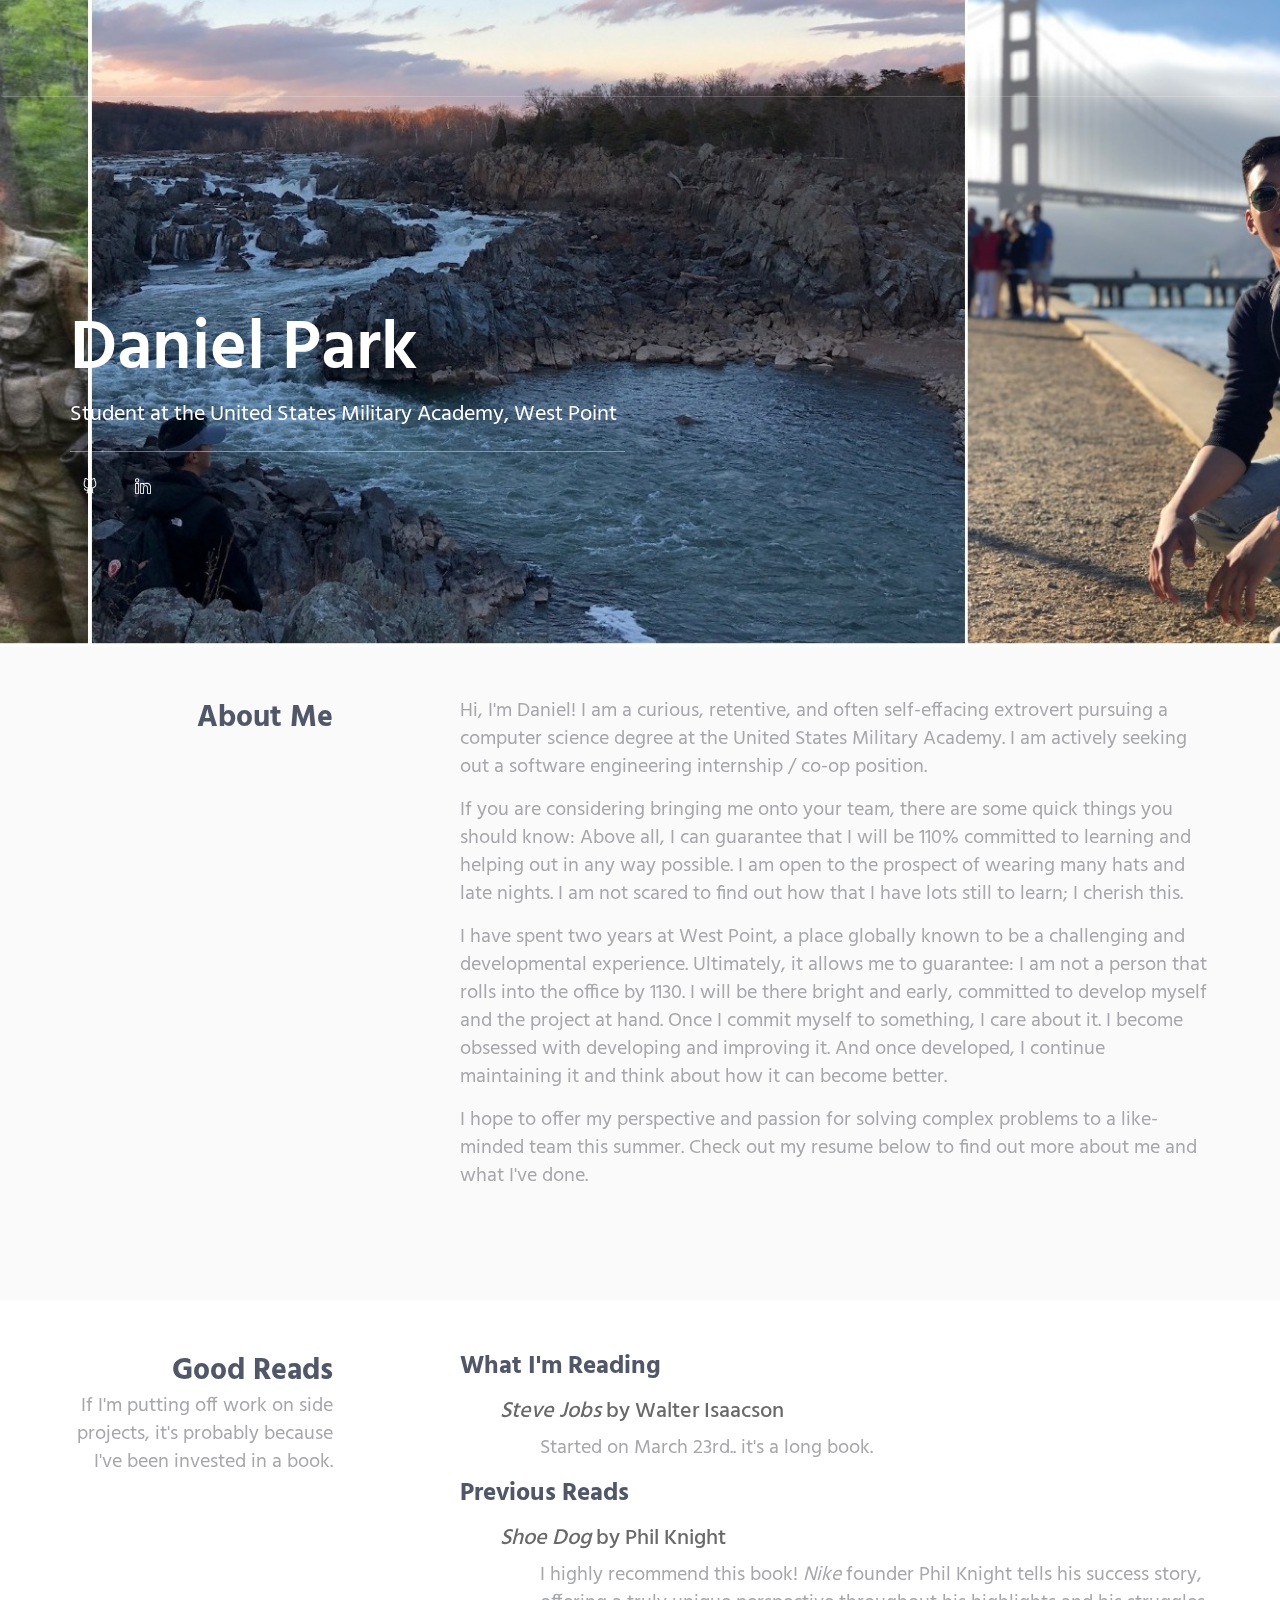
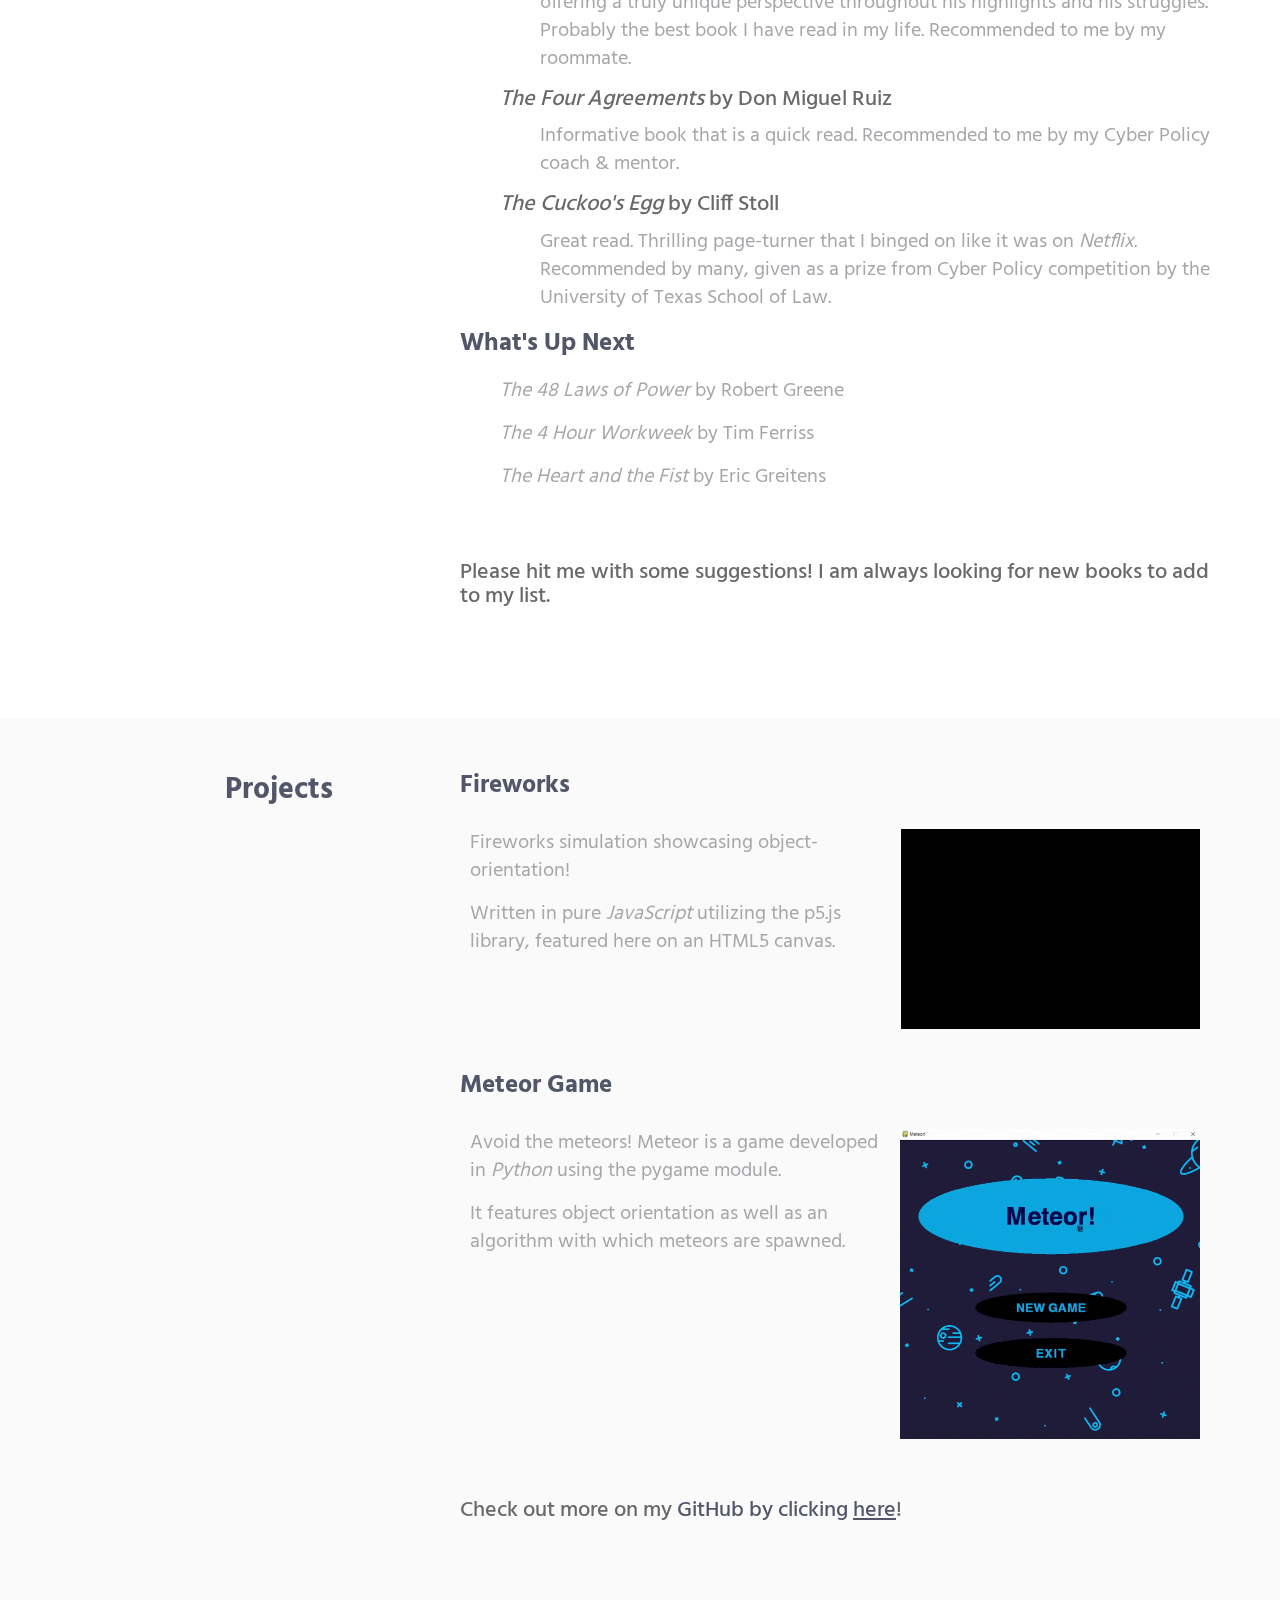
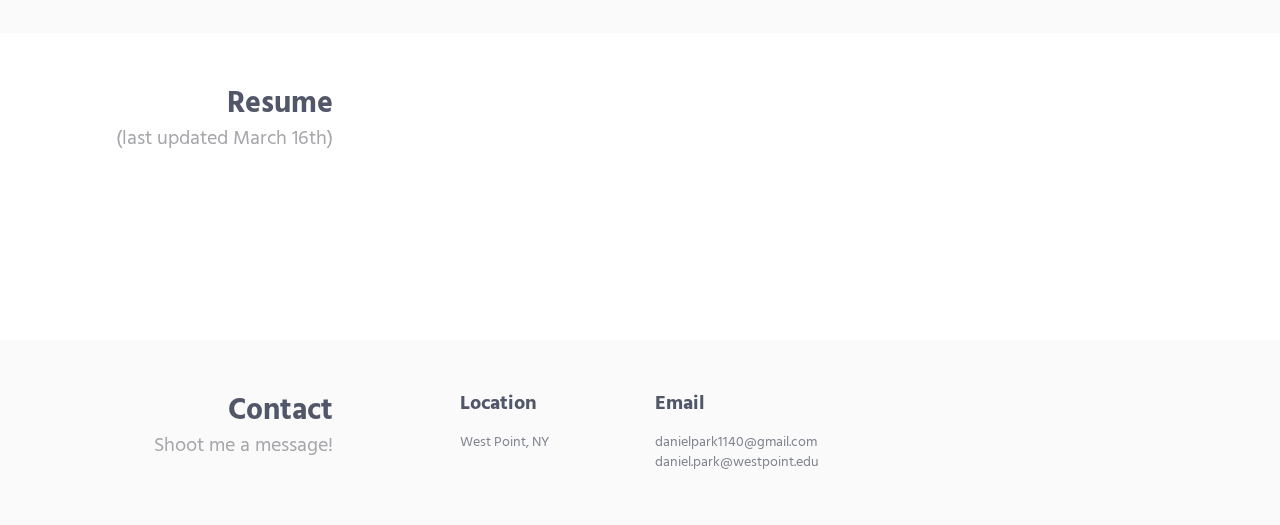
==== index.html @ 15e7bb60 "yet another commit" ====
<!DOCTYPE html>


<html lang="en" class="no-js">
<!-- BEGIN HEAD -->

<head>
  <meta charset="utf-8" />
  <title>Daniel Park: Welcome to my Site!</title>
  <meta http-equiv="X-UA-Compatible" content="IE=edge">
  <meta content="width=device-width, initial-scale=1" name="viewport" />
  <meta content="" name="description" />
  <meta content="" name="author" />

  <!-- GLOBAL MANDATORY STYLES -->
  <!-- <link href="https://fonts.googleapis.com/css?family=Open+Sans" rel="stylesheet"> -->
  <link href="http://fonts.googleapis.com/css?family=Hind:300,400,500,600,700" rel="stylesheet" type="text/css">
  <link href="vendor/simple-line-icons/css/simple-line-icons.css" rel="stylesheet" type="text/css" />
  <link href="vendor/bootstrap/css/bootstrap.min.css" rel="stylesheet" type="text/css" />

  <!-- PAGE LEVEL PLUGIN STYLES -->
  <link href="css/animate.css" rel="stylesheet">

  <!-- THEME STYLES -->
  <link href="css/layout.min.css" rel="stylesheet" type="text/css" />

  <!-- Favicon -->
  <link rel="shortcut icon" href="favicon.ico" />
</head>
<!-- END HEAD -->

<!-- BODY -->

<body id="body" data-spy="scroll" data-target=".header">

  <!--========== HEADER ==========-->
  <header class="header navbar-fixed-top">
    <!-- Navbar -->
    <nav class="navbar" role="navigation">
      <div class="container">
        <!-- Brand and toggle get grouped for better mobile display -->
        <div class="menu-container js_nav-item">
          <button type="button" class="navbar-toggle" data-toggle="collapse" data-target=".nav-collapse">
            <span class="sr-only">Toggle navigation</span>
            <span class="toggle-icon"></span>
          </button>

          <!-- Logo -->

          <!-- End Logo -->
        </div>

        <!-- Collect the nav links, forms, and other content for toggling -->
        <div class="collapse navbar-collapse nav-collapse">
          <div class="menu-container">
            <ul class="nav navbar-nav navbar-nav-right">
              <li class="js_nav-item nav-item"><a class="nav-item-child nav-item-hover" href="#body">Home</a></li>
              <li class="js_nav-item nav-item"><a class="nav-item-child nav-item-hover" href="#about">About</a></li>
              <li class="js_nav-item nav-item"><a class="nav-item-child nav-item-hover" href="#reading">Good Reads</a></li>
              <li class="js_nav-item nav-item"><a class="nav-item-child nav-item-hover" href="#projects">Projects</a></li>
              <li class="js_nav-item nav-item"><a class="nav-item-child nav-item-hover" href="#experience">Resume</a></li>
              <li class="js_nav-item nav-item"><a class="nav-item-child nav-item-hover" href="#contact">Contact</a></li>
            </ul>
          </div>
        </div>
        <!-- End Navbar Collapse -->
      </div>
    </nav>
    <!-- Navbar -->
  </header>
  <!--========== END HEADER ==========-->
  <!-- update -->
  <!--========== SLIDER ==========-->
  <div class="promo-block parallax-window" data-parallax="scroll" data-image-src="./img/slider.jpg">
    <div class="container">
      <div class="row">
        <div class="col-sm-6">
          <div class="promo-block-divider">
            <h1 class="promo-block-title">Daniel Park</h1>
            <p class="promo-block-text">Student at the United States Military Academy, West Point <br></p>
          </div>
          <ul class="list-inline">
            <li><a href="https://github.com/panieldark/" target="_blank" class="social-icons"><i class="icon-social-github"></i></a></li>
            <li><a href="https://www.linkedin.com/in/park-daniel-c/" target="_blank" class="social-icons"><i class="icon-social-linkedin"></i></a></li>
          </ul>
        </div>
      </div>
      <!--// end row -->
    </div>
  </div><!-- End SLIDER -->

  <!--========== SLIDER ==========-->

  <!--========== PAGE LAYOUT ==========-->
  <!-- About -->
  <div id="about">
    <div class="bg-color-sky-light" data-auto-height="true">
      <div class="container content-lg">
        <div class="row">
          <div class="col-sm-3 sm-margin-b-30">
            <div class="text-right sm-text-left">
              <h2 class="margin-b-0">About Me</h2>
              <p></p>

            </div>
          </div>
          <div class="col-sm-8 col-sm-offset-1">
            <div class="margin-b-60">

              <p> Hi, I'm Daniel! I am a curious, retentive, and often self-effacing extrovert pursuing a computer science degree at the United States Military Academy. I am actively seeking out a software engineering internship / co-op position.</p>

              <p>If you are considering bringing me onto your team, there are some quick things you should know:

                Above all, I can guarantee that I will be 110% committed to learning and helping out in any way possible. I am open to the prospect of wearing many hats and late nights. I am not scared to find out how that I have lots still to
                learn;
                I cherish this. </p>
              <p>I have spent two years at West Point, a place globally known to be a challenging and developmental experience.
                Ultimately, it allows me to guarantee: I am not a person that rolls into the office by 1130. I will be there bright and
                early, committed to develop myself and the project at hand.

                Once I commit myself to something, I care about it. I become obsessed with developing and improving it. And once developed, I continue maintaining it and think about how it can become better.</p>

              <p>I hope to offer my perspective and passion for solving complex problems to a like-minded team this summer. Check out my resume below to find out more about me and what I've done.</p>
              <!-- <p>(FOR LATER)CS fundamentals including data structures, algorithms and complexity analysis
                · Proven track record of taking ownership and successfully delivering results
                · Experience with service-oriented architecture and web application/services development from scratch
                · Understanding of performance tradeoffs, load balancing and operational issues
                · Ability to clearly and concisely communicate with technical and non-technical stakeholders across all levels of the organization
                · Demonstrated ability to mentor other software developers to maintain architectural vision and software quality
                · Working in building large-scale, high-performance systems in a complex, multi-tiered, distributed environment
                · Ability to thrive in fast-paced, dynamic environment</p> -->

            </div>
          </div>
          <!--// end row -->
        </div>
      </div>
    </div>
  </div>
  <!-- End About -->


  <!-- Good Reads -->
  <div id="reading">

    <div class="container content-lg" data-auto-height="true">
      <div class="row">
        <div class="col-sm-3 sm-margin-b-30">
          <div class="text-right sm-text-left">
            <h2 class="margin-b-0">Good Reads</h2>
            <p>If I'm putting off work on side projects, it's probably because I've been invested in a book.</p>
          </div>
        </div>


        <div class="col-sm-8 col-sm-offset-1">
          <div class="margin-b-60">
                <div id="container">

                  <div id="container">
                    <h3>What I'm Reading</h3>
                    <ul>
                      <h4> <i>Steve Jobs</i> by Walter Isaacson </h4>
                      <ul>
                        <p>Started on March 23rd.. it's a long book.</p>
                      </ul>
                    </ul>
                  </div>

                  <div id="container">
                    <h3>Previous Reads</h3>
                    <p>
                      <ul>
                        <h4><i>Shoe Dog</i> by Phil Knight</h4>
                        <ul>
                          <p> I highly recommend this book! <i>Nike</i> founder Phil Knight tells his success story, offering a truly unique perspective throughout his highlights and his struggles. Probably the best book I have read in my life.
                            Recommended to me by my roommate.
                        </ul>
                        </p>
                      </ul>
                      <ul>
                        <h4> <i>The Four Agreements</i> by Don Miguel Ruiz </h4>
                        <ul>
                          <p> Informative book that is a quick read. Recommended to me by my Cyber Policy coach & mentor.</p>
                        </ul>
                      </ul>
                      <ul>
                        <h4> <i>The Cuckoo's Egg</i> by Cliff Stoll </h4>
                        <ul>
                          <p> Great read. Thrilling page-turner that I binged on like it was on <i>Netflix</i>. Recommended by many, given as a prize from Cyber Policy competition by the University of Texas School of Law.
                          </p>
                        </ul>
                      </ul>
                    </p>
                  </div>

                  <div id="container" style="margin-bottom: 70px">
                    <h3>What's Up Next</h3>
                    <p>
                      <ul>
                        <p> <i>The 48 Laws of Power</i> by Robert Greene </p>
                      </ul>
                      <ul>
                        <p> <i>The 4 Hour Workweek</i> by Tim Ferriss</p>
                      </ul>
                      <ul>
                        <p> <i>The Heart and the Fist</i> by Eric Greitens</p>
                      </ul>
                    </p>
                  </div>

                  <div id="container">
                    <h4>Please hit me with some suggestions! I am always looking for new books to add to my list.</h4>
                  </div>

                </div>
              </div>
            </div>
        <!--// end row -->
      </div>
    </div>
    <!--// end row -->
  </div>

  </div>
  <!-- End Good Reads -->

  <!-- Projects -->

  <div id="projects">
    <div class="bg-color-sky-light" data-auto-height="true">
      <div class="container content-lg">
        <div class="row">
          <div class="col-sm-3 sm-margin-b-30">
            <div class="text-right sm-text-left">
              <h2 class="margin-b-0">Projects</h2>
              <!-- <p>What I've been working on.</p>
              <p>(DELETE) Where I'm drawing from: https://www.quora.com/What-are-some-good-programming-side-projects-to-work-on-in-your-undergrad-thatll-look-good-on-a-resume</p>
              <p>https://github.com/karan/Projects</p>
              <p>https://codeburst.io/10-awesome-web-developer-portfolios-d266b32e6154</p>
              <p>And potentially: https://gist.github.com/domenic/ec8b0fc8ab45f39403dd</p> -->

            </div>
          </div>
          <div class="col-sm-8 col-sm-offset-1">
            <div class="margin-b-60">

              <div id="container" style="margin-bottom: 30px">
                <table style="width:100%; ">
                  <tr>
                  <tr>
                    <h3>Fireworks</h3>
                  </tr>
                  <td style="padding: 10px; margin: 10px;" valign="baseline">
                    <p>Fireworks simulation showcasing object-orientation! </p>
                    <p> Written in pure <i>JavaScript</i> utilizing the p5.js library, featured here on an HTML5 canvas. </p>
                  </td>
                  <td style="padding: 10px; margin: 10px;"> <a href="https://github.com/panieldark/fireworks" target="_blank">
                      <img data-src="./img/projects/fireworks.gif" alt="fireworks" class="  lazyloaded" src="./img/projects/fireworks.gif" style="width: 300px; height: 200px"></a></td>

                  </tr>

                </table>

              </div>

              <div id="container" style="margin-bottom: 50px">
                <table style="width:100%;">
                  <tr>
                  <tr>
                    <h3>Meteor Game</h3>
                  </tr>
                  <td style="padding: 10px; margin: 10px" valign="baseline">
                    <p>Avoid the meteors! Meteor is a game developed in <i>Python</i> using the pygame module. </p>
                    <p> It features object orientation as well as an algorithm with which meteors are spawned. </p>
                  </td>
                  <td style="padding: 10px; margin: 10px;"> <a href="https://github.com/panieldark/meteor-game" target="_blank">
                      <img data-src="./img/projects/meteor.gif" alt="Meteor Game" class="  lazyloaded" src="./img/projects/meteor.gif" style="width: 300px; height: 310px;"></a></td>

                  </tr>

                </table>

              </div>

              <div id="container">
                <h4>Check out more on my <a href="github.com/panieldark">GitHub by clicking <u> here</u></a>!</h4>
              </div>

            </div>
          </div>
        </div>
      </div>
    </div>
  </div>
  <!-- End Projects -->


  <!-- Resume -->
  <div id="resume">

    <div class="container content-lg">
      <div class="row">
        <div class="col-sm-3 sm-margin-b-30">
          <div class="text-right sm-text-left">
            <h2 class="margin-b-0">Resume</h2>
            <p>(last updated March 16th) </p>
          </div>
        </div>
        <div class="col-sm-8 col-sm-offset-1">
          <div class="row row-space-2 margin-b-4">

            <div class="col-md-4 md-margin-b-4">
              <div class="service bg-color-base wow zoomIn" data-height="height" data-wow-duration=".3" data-wow-delay=".1s">
                <div class="service-element">
                  <i class="service-icon color-white icon-screen-tablet"></i>
                </div>
                <div class="service-info">
                  <h3 class="color-white">Download</h3>
                  <p class="color-white margin-b-5">Click Me!</p>
                </div>
                <a href="./daniel-park-resume.pdf" target="_blank" class="content-wrapper-link"></a>
              </div>
            </div>
            <div class="col-md-4">

            </div>
          </div>
          <!--// end row -->
        </div>
      </div>
      <!--// end row -->
    </div>

  </div>
  <!-- End Resume -->


  </div>
  <div class="masonry-grid-item col-xs-12 col-sm-6 col-md-4 md-margin-b-4">

  </div>
  </div>
  <!-- End Masonry Grid -->
  </div>
  </div>
  <!--// end row -->
  </div>
  </div>
  <!-- End Work -->

  <!-- Contact -->
  <div id="contact">
    <div class="bg-color-sky-light">
      <div class="container content-lg">
        <div class="row">
          <div class="col-sm-3 sm-margin-b-30">
            <div class="text-right sm-text-left">
              <h2 class="margin-b-0">Contact</h2>
              <p>Shoot me a message!</p>
            </div>
          </div>
          <div class="col-sm-8 col-sm-offset-1">
            <div class="row">
              <div class="col-md-3 col-xs-6 md-margin-b-30">
                <h5>Location</h5>
                <a href="https://bit.ly/2Cp3yWv">West Point, NY</a>
              </div>
              <div class="col-md-3 col-xs-6">
                <h5>Email</h5>
                <a href="mailto:danielpark1140@gmail.com">danielpark1140@gmail.com</a>
                <a href="mailto:daniel.park@westpoint.edu">daniel.park@westpoint.edu</a>
              </div>

            </div>
          </div>
        </div>
        <!--// end row -->

      </div>
    </div>
  </div>


  <!-- Back To Top -->
  <a href="javascript:void(0);" class="js-back-to-top back-to-top">Top</a>

  <!-- JAVASCRIPTS(Load javascripts at bottom, this will reduce page load time) -->
  <!-- CORE PLUGINS -->
  <script src="vendor/jquery.min.js" type="text/javascript"></script>
  <script src="vendor/jquery-migrate.min.js" type="text/javascript"></script>
  <script src="vendor/bootstrap/js/bootstrap.min.js" type="text/javascript"></script>

  <!-- PAGE LEVEL PLUGINS -->
  <script src="vendor/jquery.easing.js" type="text/javascript"></script>
  <script src="vendor/jquery.back-to-top.js" type="text/javascript"></script>
  <script src="vendor/jquery.smooth-scroll.js" type="text/javascript"></script>
  <script src="vendor/jquery.wow.min.js" type="text/javascript"></script>
  <script src="vendor/jquery.parallax.min.js" type="text/javascript"></script>
  <script src="vendor/jquery.appear.js" type="text/javascript"></script>
  <script src="vendor/masonry/jquery.masonry.pkgd.min.js" type="text/javascript"></script>
  <script src="vendor/masonry/imagesloaded.pkgd.min.js" type="text/javascript"></script>

  <!-- PAGE LEVEL SCRIPTS -->
  <script src="js/layout.min.js" type="text/javascript"></script>
  <script src="js/components/progress-bar.min.js" type="text/javascript"></script>
  <script src="js/components/masonry.min.js" type="text/javascript"></script>
  <script src="js/components/wow.min.js" type="text/javascript"></script>

</body>
<!-- END BODY -->

</html>
---- vendor/simple-line-icons/css/simple-line-icons.css ----
@font-face {
  font-family: 'simple-line-icons';
  src: url('../fonts/Simple-Line-Icons.eot?v=2.3.2');
  src: url('../fonts/Simple-Line-Icons.eot?v=2.3.2#iefix') format('embedded-opentype'), url('../fonts/Simple-Line-Icons.woff2?v=2.3.2') format('woff2'), url('../fonts/Simple-Line-Icons.ttf?v=2.3.2') format('truetype'), url('../fonts/Simple-Line-Icons.woff?v=2.3.2') format('woff'), url('../fonts/Simple-Line-Icons.svg?v=2.3.2#simple-line-icons') format('svg');
  font-weight: normal;
  font-style: normal;
}
/*
 Use the following CSS code if you want to have a class per icon.
 Instead of a list of all class selectors, you can use the generic [class*="icon-"] selector, but it's slower:
*/
.icon-user,
.icon-people,
.icon-user-female,
.icon-user-follow,
.icon-user-following,
.icon-user-unfollow,
.icon-login,
.icon-logout,
.icon-emotsmile,
.icon-phone,
.icon-call-end,
.icon-call-in,
.icon-call-out,
.icon-map,
.icon-location-pin,
.icon-direction,
.icon-directions,
.icon-compass,
.icon-layers,
.icon-menu,
.icon-list,
.icon-options-vertical,
.icon-options,
.icon-arrow-down,
.icon-arrow-left,
.icon-arrow-right,
.icon-arrow-up,
.icon-arrow-up-circle,
.icon-arrow-left-circle,
.icon-arrow-right-circle,
.icon-arrow-down-circle,
.icon-check,
.icon-clock,
.icon-plus,
.icon-minus,
.icon-close,
.icon-exclamation,
.icon-organization,
.icon-trophy,
.icon-screen-smartphone,
.icon-screen-desktop,
.icon-plane,
.icon-notebook,
.icon-mustache,
.icon-mouse,
.icon-magnet,
.icon-energy,
.icon-disc,
.icon-cursor,
.icon-cursor-move,
.icon-crop,
.icon-chemistry,
.icon-speedometer,
.icon-shield,
.icon-screen-tablet,
.icon-magic-wand,
.icon-hourglass,
.icon-graduation,
.icon-ghost,
.icon-game-controller,
.icon-fire,
.icon-eyeglass,
.icon-envelope-open,
.icon-envelope-letter,
.icon-bell,
.icon-badge,
.icon-anchor,
.icon-wallet,
.icon-vector,
.icon-speech,
.icon-puzzle,
.icon-printer,
.icon-present,
.icon-playlist,
.icon-pin,
.icon-picture,
.icon-handbag,
.icon-globe-alt,
.icon-globe,
.icon-folder-alt,
.icon-folder,
.icon-film,
.icon-feed,
.icon-drop,
.icon-drawer,
.icon-docs,
.icon-doc,
.icon-diamond,
.icon-cup,
.icon-calculator,
.icon-bubbles,
.icon-briefcase,
.icon-book-open,
.icon-basket-loaded,
.icon-basket,
.icon-bag,
.icon-action-undo,
.icon-action-redo,
.icon-wrench,
.icon-umbrella,
.icon-trash,
.icon-tag,
.icon-support,
.icon-frame,
.icon-size-fullscreen,
.icon-size-actual,
.icon-shuffle,
.icon-share-alt,
.icon-share,
.icon-rocket,
.icon-question,
.icon-pie-chart,
.icon-pencil,
.icon-note,
.icon-loop,
.icon-home,
.icon-grid,
.icon-graph,
.icon-microphone,
.icon-music-tone-alt,
.icon-music-tone,
.icon-earphones-alt,
.icon-earphones,
.icon-equalizer,
.icon-like,
.icon-dislike,
.icon-control-start,
.icon-control-rewind,
.icon-control-play,
.icon-control-pause,
.icon-control-forward,
.icon-control-end,
.icon-volume-1,
.icon-volume-2,
.icon-volume-off,
.icon-calendar,
.icon-bulb,
.icon-chart,
.icon-ban,
.icon-bubble,
.icon-camrecorder,
.icon-camera,
.icon-cloud-download,
.icon-cloud-upload,
.icon-envelope,
.icon-eye,
.icon-flag,
.icon-heart,
.icon-info,
.icon-key,
.icon-link,
.icon-lock,
.icon-lock-open,
.icon-magnifier,
.icon-magnifier-add,
.icon-magnifier-remove,
.icon-paper-clip,
.icon-paper-plane,
.icon-power,
.icon-refresh,
.icon-reload,
.icon-settings,
.icon-star,
.icon-symbol-female,
.icon-symbol-male,
.icon-target,
.icon-credit-card,
.icon-paypal,
.icon-social-tumblr,
.icon-social-twitter,
.icon-social-facebook,
.icon-social-instagram,
.icon-social-linkedin,
.icon-social-pinterest,
.icon-social-github,
.icon-social-google,
.icon-social-reddit,
.icon-social-skype,
.icon-social-dribbble,
.icon-social-behance,
.icon-social-foursqare,
.icon-social-soundcloud,
.icon-social-spotify,
.icon-social-stumbleupon,
.icon-social-youtube,
.icon-social-dropbox {
  font-family: 'simple-line-icons';
  speak: none;
  font-style: normal;
  font-weight: normal;
  font-variant: normal;
  text-transform: none;
  line-height: 1;
  /* Better Font Rendering =========== */
  -webkit-font-smoothing: antialiased;
  -moz-osx-font-smoothing: grayscale;
}
.icon-user:before {
  content: "\e005";
}
.icon-people:before {
  content: "\e001";
}
.icon-user-female:before {
  content: "\e000";
}
.icon-user-follow:before {
  content: "\e002";
}
.icon-user-following:before {
  content: "\e003";
}
.icon-user-unfollow:before {
  content: "\e004";
}
.icon-login:before {
  content: "\e066";
}
.icon-logout:before {
  content: "\e065";
}
.icon-emotsmile:before {
  content: "\e021";
}
.icon-phone:before {
  content: "\e600";
}
.icon-call-end:before {
  content: "\e048";
}
.icon-call-in:before {
  content: "\e047";
}
.icon-call-out:before {
  content: "\e046";
}
.icon-map:before {
  content: "\e033";
}
.icon-location-pin:before {
  content: "\e096";
}
.icon-direction:before {
  content: "\e042";
}
.icon-directions:before {
  content: "\e041";
}
.icon-compass:before {
  content: "\e045";
}
.icon-layers:before {
  content: "\e034";
}
.icon-menu:before {
  content: "\e601";
}
.icon-list:before {
  content: "\e067";
}
.icon-options-vertical:before {
  content: "\e602";
}
.icon-options:before {
  content: "\e603";
}
.icon-arrow-down:before {
  content: "\e604";
}
.icon-arrow-left:before {
  content: "\e605";
}
.icon-arrow-right:before {
  content: "\e606";
}
.icon-arrow-up:before {
  content: "\e607";
}
.icon-arrow-up-circle:before {
  content: "\e078";
}
.icon-arrow-left-circle:before {
  content: "\e07a";
}
.icon-arrow-right-circle:before {
  content: "\e079";
}
.icon-arrow-down-circle:before {
  content: "\e07b";
}
.icon-check:before {
  content: "\e080";
}
.icon-clock:before {
  content: "\e081";
}
.icon-plus:before {
  content: "\e095";
}
.icon-minus:before {
  content: "\e615";
}
.icon-close:before {
  content: "\e082";
}
.icon-exclamation:before {
  content: "\e617";
}
.icon-organization:before {
  content: "\e616";
}
.icon-trophy:before {
  content: "\e006";
}
.icon-screen-smartphone:before {
  content: "\e010";
}
.icon-screen-desktop:before {
  content: "\e011";
}
.icon-plane:before {
  content: "\e012";
}
.icon-notebook:before {
  content: "\e013";
}
.icon-mustache:before {
  content: "\e014";
}
.icon-mouse:before {
  content: "\e015";
}
.icon-magnet:before {
  content: "\e016";
}
.icon-energy:before {
  content: "\e020";
}
.icon-disc:before {
  content: "\e022";
}
.icon-cursor:before {
  content: "\e06e";
}
.icon-cursor-move:before {
  content: "\e023";
}
.icon-crop:before {
  content: "\e024";
}
.icon-chemistry:before {
  content: "\e026";
}
.icon-speedometer:before {
  content: "\e007";
}
.icon-shield:before {
  content: "\e00e";
}
.icon-screen-tablet:before {
  content: "\e00f";
}
.icon-magic-wand:before {
  content: "\e017";
}
.icon-hourglass:before {
  content: "\e018";
}
.icon-graduation:before {
  content: "\e019";
}
.icon-ghost:before {
  content: "\e01a";
}
.icon-game-controller:before {
  content: "\e01b";
}
.icon-fire:before {
  content: "\e01c";
}
.icon-eyeglass:before {
  content: "\e01d";
}
.icon-envelope-open:before {
  content: "\e01e";
}
.icon-envelope-letter:before {
  content: "\e01f";
}
.icon-bell:before {
  content: "\e027";
}
.icon-badge:before {
  content: "\e028";
}
.icon-anchor:before {
  content: "\e029";
}
.icon-wallet:before {
  content: "\e02a";
}
.icon-vector:before {
  content: "\e02b";
}
.icon-speech:before {
  content: "\e02c";
}
.icon-puzzle:before {
  content: "\e02d";
}
.icon-printer:before {
  content: "\e02e";
}
.icon-present:before {
  content: "\e02f";
}
.icon-playlist:before {
  content: "\e030";
}
.icon-pin:before {
  content: "\e031";
}
.icon-picture:before {
  content: "\e032";
}
.icon-handbag:before {
  content: "\e035";
}
.icon-globe-alt:before {
  content: "\e036";
}
.icon-globe:before {
  content: "\e037";
}
.icon-folder-alt:before {
  content: "\e039";
}
.icon-folder:before {
  content: "\e089";
}
.icon-film:before {
  content: "\e03a";
}
.icon-feed:before {
  content: "\e03b";
}
.icon-drop:before {
  content: "\e03e";
}
.icon-drawer:before {
  content: "\e03f";
}
.icon-docs:before {
  content: "\e040";
}
.icon-doc:before {
  content: "\e085";
}
.icon-diamond:before {
  content: "\e043";
}
.icon-cup:before {
  content: "\e044";
}
.icon-calculator:before {
  content: "\e049";
}
.icon-bubbles:before {
  content: "\e04a";
}
.icon-briefcase:before {
  content: "\e04b";
}
.icon-book-open:before {
  content: "\e04c";
}
.icon-basket-loaded:before {
  content: "\e04d";
}
.icon-basket:before {
  content: "\e04e";
}
.icon-bag:before {
  content: "\e04f";
}
.icon-action-undo:before {
  content: "\e050";
}
.icon-action-redo:before {
  content: "\e051";
}
.icon-wrench:before {
  content: "\e052";
}
.icon-umbrella:before {
  content: "\e053";
}
.icon-trash:before {
  content: "\e054";
}
.icon-tag:before {
  content: "\e055";
}
.icon-support:before {
  content: "\e056";
}
.icon-frame:before {
  content: "\e038";
}
.icon-size-fullscreen:before {
  content: "\e057";
}
.icon-size-actual:before {
  content: "\e058";
}
.icon-shuffle:before {
  content: "\e059";
}
.icon-share-alt:before {
  content: "\e05a";
}
.icon-share:before {
  content: "\e05b";
}
.icon-rocket:before {
  content: "\e05c";
}
.icon-question:before {
  content: "\e05d";
}
.icon-pie-chart:before {
  content: "\e05e";
}
.icon-pencil:before {
  content: "\e05f";
}
.icon-note:before {
  content: "\e060";
}
.icon-loop:before {
  content: "\e064";
}
.icon-home:before {
  content: "\e069";
}
.icon-grid:before {
  content: "\e06a";
}
.icon-graph:before {
  content: "\e06b";
}
.icon-microphone:before {
  content: "\e063";
}
.icon-music-tone-alt:before {
  content: "\e061";
}
.icon-music-tone:before {
  content: "\e062";
}
.icon-earphones-alt:before {
  content: "\e03c";
}
.icon-earphones:before {
  content: "\e03d";
}
.icon-equalizer:before {
  content: "\e06c";
}
.icon-like:before {
  content: "\e068";
}
.icon-dislike:before {
  content: "\e06d";
}
.icon-control-start:before {
  content: "\e06f";
}
.icon-control-rewind:before {
  content: "\e070";
}
.icon-control-play:before {
  content: "\e071";
}
.icon-control-pause:before {
  content: "\e072";
}
.icon-control-forward:before {
  content: "\e073";
}
.icon-control-end:before {
  content: "\e074";
}
.icon-volume-1:before {
  content: "\e09f";
}
.icon-volume-2:before {
  content: "\e0a0";
}
.icon-volume-off:before {
  content: "\e0a1";
}
.icon-calendar:before {
  content: "\e075";
}
.icon-bulb:before {
  content: "\e076";
}
.icon-chart:before {
  content: "\e077";
}
.icon-ban:before {
  content: "\e07c";
}
.icon-bubble:before {
  content: "\e07d";
}
.icon-camrecorder:before {
  content: "\e07e";
}
.icon-camera:before {
  content: "\e07f";
}
.icon-cloud-download:before {
  content: "\e083";
}
.icon-cloud-upload:before {
  content: "\e084";
}
.icon-envelope:before {
  content: "\e086";
}
.icon-eye:before {
  content: "\e087";
}
.icon-flag:before {
  content: "\e088";
}
.icon-heart:before {
  content: "\e08a";
}
.icon-info:before {
  content: "\e08b";
}
.icon-key:before {
  content: "\e08c";
}
.icon-link:before {
  content: "\e08d";
}
.icon-lock:before {
  content: "\e08e";
}
.icon-lock-open:before {
  content: "\e08f";
}
.icon-magnifier:before {
  content: "\e090";
}
.icon-magnifier-add:before {
  content: "\e091";
}
.icon-magnifier-remove:before {
  content: "\e092";
}
.icon-paper-clip:before {
  content: "\e093";
}
.icon-paper-plane:before {
  content: "\e094";
}
.icon-power:before {
  content: "\e097";
}
.icon-refresh:before {
  content: "\e098";
}
.icon-reload:before {
  content: "\e099";
}
.icon-settings:before {
  content: "\e09a";
}
.icon-star:before {
  content: "\e09b";
}
.icon-symbol-female:before {
  content: "\e09c";
}
.icon-symbol-male:before {
  content: "\e09d";
}
.icon-target:before {
  content: "\e09e";
}
.icon-credit-card:before {
  content: "\e025";
}
.icon-paypal:before {
  content: "\e608";
}
.icon-social-tumblr:before {
  content: "\e00a";
}
.icon-social-twitter:before {
  content: "\e009";
}
.icon-social-facebook:before {
  content: "\e00b";
}
.icon-social-instagram:before {
  content: "\e609";
}
.icon-social-linkedin:before {
  content: "\e60a";
}
.icon-social-pinterest:before {
  content: "\e60b";
}
.icon-social-github:before {
  content: "\e60c";
}
.icon-social-google:before {
  content: "\e60d";
}
.icon-social-reddit:before {
  content: "\e60e";
}
.icon-social-skype:before {
  content: "\e60f";
}
.icon-social-dribbble:before {
  content: "\e00d";
}
.icon-social-behance:before {
  content: "\e610";
}
.icon-social-foursqare:before {
  content: "\e611";
}
.icon-social-soundcloud:before {
  content: "\e612";
}
.icon-social-spotify:before {
  content: "\e613";
}
.icon-social-stumbleupon:before {
  content: "\e614";
}
.icon-social-youtube:before {
  content: "\e008";
}
.icon-social-dropbox:before {
  content: "\e00c";
}
---- css/layout.min.css ----
h6 {
  font-size: 17px;
  color:
}
h4 {
  color: #696969;
}
.link, body {
  position: relative;
  font-family: Hind, sans-serif
}

.btn-theme, p {
  line-height: 1.4
}

.btn-theme.active.focus, .btn-theme.active:focus, .btn-theme.focus, .btn-theme:active.focus, .btn-theme:active:focus, .btn-theme:focus, :active, :focus, a, a:active, a:focus, a:hover {
  outline: 0
}

.btn-theme:hover, .progress-box .progress-bar {
  transition-property: all;
  transition-timing-function: cubic-bezier(.7, 1, .7, 1)
}

.header .nav-item-child, .link, a, body, em, h1, h2, h3, h4, h5, h6, li, li a, p, span {
  font-family: Hind, sans-serif
}

.header .nav-item-hover:after, .link:after, .work .work-overlay:before {
  content: " "
}

.back-to-top, .header .nav-item-child, .link {
  text-transform: uppercase
}

.back-to-top:focus, .back-to-top:hover, .btn-theme.focus, .btn-theme:focus, .btn-theme:hover, .content-wrapper-link, .header .logo-wrap:focus, .header .logo-wrap:hover, a:active, a:focus, a:hover, h1>a:focus, h2>a:focus, h3>a:focus, h4>a:focus, h5>a:focus, h6>a:focus {
  text-decoration: none
}

.container-full-width:after, .container-sm:after {
  clear: both
}

html {
  overflow-x: hidden
}

body, html, html a {
  -webkit-font-smoothing: antialiased
}

p {
  font-size: 20px;
  font-weight: 400;
  color: #a6a7aa;
  margin-bottom: 15px
}

em, li, li a {
  font-size: 20px;
  font-weight: 500;
  color: #515769
}

a {
  color: #81848f
}

a:active, a:focus, a:hover {
  color: #999caa
}

.link {
  font-size: 13px;
  font-weight: 600
}

.back-to-top, .form-control, span {
  font-weight: 400
}

.link:after {
  position: absolute;
  top: 8px;
  right: -15px;
  width: 9px;
  height: 2px;
  background: #17bed2
}

span {
  font-size: 14px;
  color: #bfc1c7
}

h1, h2, h3, h5 {
  font-weight: 700;
  color: #515769;
  line-height: 1.4;
  margin: 0 0 15px
}

h1>a, h2>a, h3>a, h4>a, h5>a, h6>a {
  color: #515769
}

h1>a:hover, h2>a:hover, h3>a:hover, h4>a:hover, h5>a:hover, h6>a:hover {
  color: #999caa;
  text-decoration: none
}

h1 {
  font-size: 40px
}

h2 {
  font-size: 30px
}

h3 {
  font-size: 25px
}
h4 {
  font-size: 22px
}
h5 {
  font-size: 20px
}

::selection {
  color: #fff;
  background: #17bed2;
  text-shadow: none
}

::-webkit-selection {
  color: #fff;
  background: #17bed2;
  text-shadow: none
}

::-moz-selection {
  color: #fff;
  background: #17bed2;
  text-shadow: none
}

.section-seperator {
  border-bottom: 1px solid #edf0f2
}

.content-wrapper-link {
  position: absolute;
  top: 0;
  left: 0;
  right: 0;
  bottom: 0;
  display: block;
  z-index: 3
}

.btn-icon, .btn-theme, .work {
  position: relative
}

.btn-theme, .social-icons {
  display: inline-block;
  vertical-align: middle;
  text-align: center
}

.btn-theme {
  background-image: none;
  border-style: solid;
  white-space: nowrap;
  -ms-touch-action: manipulation;
  touch-action: manipulation;
  cursor: pointer;
  -webkit-user-select: none;
  -moz-user-select: none;
  -ms-user-select: none;
  user-select: none
}

.btn-theme:hover {
  transition-duration: .3s
}

.btn-theme.active, .btn-theme:active {
  background-image: none;
  outline: 0
}

.btn-theme.disabled, .btn-theme[disabled], fieldset[disabled] .btn-theme {
  cursor: not-allowed;
  box-shadow: none;
  opacity: .65;
  pointer-events: none
}

.btn-icon {
  top: 1px;
  margin-right: 10px
}

.btn-white-bg {
  color: #515769;
  background: #fff;
  border-color: transparent;
  border-width: 0
}

.btn-white-bg.focus, .btn-white-bg:focus, .btn-white-bg:hover {
  color: #fff;
  background: #17bed2;
  border-color: transparent
}

.btn-white-brd {
  color: #fff;
  background: 0 0;
  border-color: #fff;
  border-width: 2px
}

.btn-white-brd.focus, .btn-white-brd:focus, .btn-white-brd:hover {
  color: #515769;
  background: #fff;
  border-color: #fff
}

.btn-default-bg {
  color: #515769;
  background: #f3f4f5;
  border-color: transparent;
  border-width: 0
}

.btn-default-bg.focus, .btn-default-bg:focus, .btn-default-bg:hover {
  color: #fff;
  background: #17bed2;
  border-color: transparent
}

.btn-theme-sm {
  font-size: 13px;
  font-weight: 600;
  padding: 15px 40px
}

.btn-theme-md {
  font-size: 15px;
  font-weight: 600;
  padding: 20px 30px
}

.progress-box .progress {
  box-shadow: none;
  height: 3px
}

.progress-box .progress-bar {
  transition-duration: 2s
}

.social-icons {
  width: 40px;
  height: 40px;
  font-size: 16px;
  color: #fff;
  border-radius: 50%;
  padding: 11px;
  transition-duration: .3s;
  transition-property: all;
  transition-timing-function: cubic-bezier(.7, 1, .7, 1)
}

.work .work-overlay:before, .work .work-popup-overlay {
  top: 0;
  width: 100%;
  height: 100%;
  transition-property: all;
  transition-timing-function: cubic-bezier(.7, 1, .7, 1);
  transition-duration: .3s;
  left: 0
}

.social-icons:hover {
  color: #515769;
  background: #fff;
  transition-duration: .3s;
  transition-property: all;
  transition-timing-function: cubic-bezier(.7, 1, .7, 1)
}

.promo-block {
  padding: 315px 0 130px
}

.promo-block .promo-block-title {
  /* font-family: 'Open Sans';
  letter-spacing: 15px;
  font-weight: 50; */
  font-weight: 600;
  font-size: 70px;
  color: #fff;
  line-height: 1
}

@media (max-width:480px) {
  .promo-block .promo-block-title {
    font-size: 50px
    padding: 0;
  }
}

.promo-block .promo-block-text {
  font-size: 22px;
  color: #fff;
}

.promo-block .promo-block-divider {
  border-bottom: 1px solid rgba(255, 255, 255, .4);
  padding-bottom: 5px;
  margin-bottom: 15px
}

.service {
  background: #fff;
  padding: 30px
}

.service .service-element, .service .service-info {
  -webkit-transform: translate3d(0, 0, 0);
  -moz-transform: translate3d(0, 0, 0);
  transform: translate3d(0, 0, 0);
  transition-duration: .3s;
  transition-property: all;
  transition-timing-function: cubic-bezier(.7, 1, .7, 1)
}

.service .service-icon {
  display: block;
  font-size: 30px;
  color: #999caa;
  margin-bottom: 30px
}

.service:hover .service-element {
  opacity: 0;
  -webkit-transform: translate3d(0, -100%, 0);
  -moz-transform: translate3d(0, -100%, 0);
  transform: translate3d(0, -100%, 0);
  transition-duration: .3s;
  transition-property: all;
  transition-timing-function: cubic-bezier(.7, 1, .7, 1)
}

.service:hover .service-info {
  -webkit-transform: translate3d(0, -30%, 0);
  -moz-transform: translate3d(0, -30%, 0);
  transform: translate3d(0, -30%, 0);
  transition-duration: .3s;
  transition-property: all;
  transition-timing-function: cubic-bezier(.7, 1, .7, 1)
}

.work {
  display: block
}

.work .work-overlay {
  position: relative;
  cursor: pointer
}

.work .work-overlay:before {
  position: absolute;
  background: 0 0
}

.work:hover .work-overlay:before {
  background: rgba(0, 0, 0, .5);
  transition-duration: .3s;
  transition-property: all;
  transition-timing-function: cubic-bezier(.7, 1, .7, 1)
}

.work .work-popup-overlay {
  position: fixed;
  right: 0;
  z-index: 99999;
  opacity: 0;
  visibility: hidden;
  -webkit-backface-visibility: hidden;
  backface-visibility: hidden;
  overflow-x: hidden;
  background: rgba(81, 87, 105, .4)
}

.work .work-popup-overlay-show {
  opacity: 1;
  visibility: visible;
  -webkit-backface-visibility: visible;
  backface-visibility: visible;
  transition-duration: .3s;
  transition-property: all;
  transition-timing-function: cubic-bezier(.7, 1, .7, 1)
}

.work .work-popup-content {
  position: absolute;
  top: 50%;
  left: 0;
  right: 0;
  width: 730px;
  height: auto;
  display: block;
  background: #fff;
  padding: 30px;
  margin: 0 auto;
  -webkit-transform: translate3d(0, -50%, 0);
  -moz-transform: translate3d(0, -50%, 0);
  transform: translate3d(0, -50%, 0)
}

.header .logo-img, .header .logo-img-main, .header .logo-wrap {
  display: inline-block
}

.work .work-popup-content-divider {
  border-right: 1px solid #cdcecf
}

@media (max-width:768px) {
  .work .work-popup-content {
    width: 95%
  }

  .work .work-popup-content-divider {
    border-right: none;
    border-bottom: 1px solid #cdcecf
  }
}

.work .work-popup-close {
  float: right;
  font-size: 13px;
  font-weight: 700;
  color: #c5c6cb;
  transition-duration: .3s;
  transition-property: all;
  transition-timing-function: cubic-bezier(.7, 1, .7, 1)
}

.work .work-popup-close:hover {
  color: #aaacb3;
  transition-duration: .3s;
  transition-property: all;
  transition-timing-function: cubic-bezier(.7, 1, .7, 1)
}

.work .work-popup-tag {
  margin: 0
}

.work .work-popup-tag-item {
  padding: 0 2px
}

.work .work-popup-tag-link {
  font-size: 13px
}

.footer .footer-logo {
  width: 64px;
  height: auto
}

.navbar-fixed-top .navbar-collapse {
  max-height: 100%
}

.header .navbar {
  margin-bottom: 0;
  border-bottom: 1px solid rgba(255, 255, 255, .2);
  transition-duration: .3s;
  transition-property: all;
  transition-timing-function: cubic-bezier(.7, 1, .7, 1)
}

.header .navbar-toggle {
  width: 25px;
  height: 25px;
  border: none;
  padding: 0;
  margin: 35px 0
}

.header .navbar-toggle .toggle-icon {
  position: relative;
  width: 21px;
  height: 1px;
  display: inline-block;
  background: #515769;
  transition-duration: .3s;
  transition-property: all;
  transition-timing-function: cubic-bezier(.7, 1, .7, 1)
}

.header .navbar-toggle .toggle-icon:after, .header .navbar-toggle .toggle-icon:before {
  position: absolute;
  left: 0;
  background: #515769;
  content: " "
}

.header .navbar-toggle .toggle-icon:before {
  width: 10px;
  height: 1px;
  bottom: 10px;
  -webkit-transform: rotate(0);
  -moz-transform: rotate(0);
  transform: rotate(0);
  transition-duration: .3s;
  transition-property: all;
  transition-timing-function: cubic-bezier(.7, 1, .7, 1)
}

.header .navbar-toggle .toggle-icon:after {
  width: 16px;
  height: 1px;
  top: -5px;
  -webkit-transform: rotate(0);
  -moz-transform: rotate(0);
  transform: rotate(0);
  transition-duration: .3s;
  transition-property: all;
  transition-timing-function: cubic-bezier(.7, 1, .7, 1)
}

.header .navbar-toggle:hover .toggle-icon {
  background: #17bed2;
  transition-duration: .3s;
  transition-property: all;
  transition-timing-function: cubic-bezier(.7, 1, .7, 1)
}

.header .navbar-toggle:hover .toggle-icon:after, .header .navbar-toggle:hover .toggle-icon:before {
  width: 21px;
  height: 1px;
  background: #17bed2;
  transition-duration: .3s;
  transition-property: all;
  transition-timing-function: cubic-bezier(.7, 1, .7, 1)
}

.header .logo-img-active, .header .logo-img-main, .header .nav-item.active .nav-item-hover:after, .header .nav-item:hover .nav-item-hover:after {
  transition-duration: .4s;
  transition-property: all;
  transition-timing-function: cubic-bezier(.7, 1, .7, 1)
}

.header .navbar-toggle:hover .toggle-icon.is-clicked {
  background: rgba(81, 87, 105, 0)
}

.header .logo {
  width: 100px;
  height: 100px;
  float: left;
  max-height: 95px;
  line-height: 65px
}

.header .logo-wrap {
  padding: 15px 0
}

.header .logo-img {
  width: 64px;
  height: auto;
  max-width: 100%;
  max-height: 100%;
  vertical-align: middle
}

.header .logo-img-active {
  display: none
}

.header .nav-item, .header .nav-item-child {
  display: block;
  position: relative
}

.header .navbar-nav {
  padding-left: 0;
  margin-bottom: 0;
  list-style: none
}

.header .nav-item:last-child .nav-item-child {
  padding-right: 0
}

.header .nav-item.active .nav-item-hover:after, .header .nav-item:hover .nav-item-hover:after {
  opacity: 1;
}

.header .nav-item-child {
  font-size: 15px;
  font-weight: 600;
  color: #fff;
  opacity: 0;
  line-height: 55px;
  padding: 20px;
  transition-duration: .3s;
  transition-property: all;
  transition-timing-function: cubic-bezier(.7, 1, .7, 1)
}

.header .nav-item-child:focus, .header .nav-item-child:hover {
  background: inherit
}

.header .nav-item-hover {
  position: relative
}

.header .nav-item-hover:after {
  position: absolute;
  top: 45px;
  left: 0;
  width: 9px;
  height: 2px;
  background: #17bed2;
  opacity: 0;
  transition-duration: .4s;
  transition-property: all;
  transition-timing-function: cubic-bezier(.7, 1, .7, 1)
}

@media (max-width:991px) {
  .header {
    background: #fff
  }

  .header .navbar-toggle {
    display: block
  }

  .header .navbar-collapse.collapse {
    display: none !important
  }

  .header .navbar-collapse.collapse.in {
    display: block !important
  }

  .header .nav-collapse {
    padding-left: 0;
    padding-right: 0
  }

  .header .navbar-nav {
    margin: 0;
    float: none
  }

  .header .navbar-nav .nav-item {
    float: none
  }

  .header .menu-container:after, .header .menu-container:before {
    content: " ";
    display: table
  }

  .header .menu-container:after {
    clear: both
  }

  .header .logo .logo-img-main {
    display: none
  }

  .header .logo .logo-img-active {
    display: inline-block
  }

  .header .nav-item-child {
    color: #515769;
    line-height: 1.4;
    padding: 12px 12px 12px 15px
  }

  .header .nav-item-hover:after {
    position: absolute;
    top: 19px
  }
}

@media (max-width:767px) {
  .header .menu-container {
    padding-left: 15px;
    padding-right: 15px;
    margin-left: 0;
    margin-right: 0
  }

  .header .navbar>.container, .header .navbar>.container>.nav-collapse {
    padding-left: 0;
    padding-right: 0;
    margin-left: 0;
    margin-right: 0
  }

  .header .navbar>.container {
    width: auto
  }
}

@media (min-width:992px) {
  .header .navbar-nav-right {
    float: right
  }

  .page-on-scroll .header .navbar {
    background: #fff;
    border-bottom-color: #f0f0f0;
    transition-duration: .3s;
    transition-property: all;
    transition-timing-function: cubic-bezier(.7, 1, .7, 1)
  }

  .page-on-scroll .header .logo-img-active, .page-on-scroll .header .logo-img-main {
    transition-duration: .4s;
    transition-property: all;
    transition-timing-function: cubic-bezier(.7, 1, .7, 1)
  }

  .page-on-scroll .header .logo-img-main {
    display: none
  }

  .page-on-scroll .header .logo-img-active {
    display: inline-block
  }

  .page-on-scroll .header .nav-item-child {
    color: #515769;
    opacity: 1;
    transition-duration: .3s;
    transition-property: all;
    transition-timing-function: cubic-bezier(.7, 1, .7, 1)
  }
}

.back-to-top, .back-to-top:hover {
  color: #fff;
  transition-property: all;
  transition-timing-function: cubic-bezier(.7, 1, .7, 1)
}

.back-to-top {
  position: fixed;
  right: 10px;
  bottom: 10px;
  display: inline-block;
  z-index: 9;
  width: 40px;
  height: 40px;
  font-size: 11px;
  text-align: center;
  line-height: 3;
  letter-spacing: 1px;
  background: #515769;
  border-radius: 3px;
  visibility: hidden;
  opacity: 0;
  padding: 5px;
  -webkit-transform: translate3d(0, 50px, 0);
  -moz-transform: translate3d(0, 50px, 0);
  transform: translate3d(0, 50px, 0);
  transition-duration: .3s
}

.container-full-width:after, .container-full-width:before, .container-sm:after, .container-sm:before {
  content: " ";
  display: table
}

.back-to-top:hover {
  transition-duration: .3s
}

.back-to-top.back-to-top-is-visible {
  visibility: visible;
  opacity: .6;
  -webkit-transform: translate3d(0, 0, 0);
  -moz-transform: translate3d(0, 0, 0);
  transform: translate3d(0, 0, 0);
  transition-duration: .3s;
  transition-property: all;
  transition-timing-function: cubic-bezier(.7, 1, .7, 1)
}

.back-to-top.back-to-top-is-visible:hover {
  opacity: 1;
  transition-duration: .3s;
  transition-property: all;
  transition-timing-function: cubic-bezier(.7, 1, .7, 1)
}

.back-to-top.back-to-top-fade-out {
  opacity: .4
}

.back-to-top.back-to-top-fade-out:hover {
  opacity: 1;
  transition-duration: .3s;
  transition-property: all;
  transition-timing-function: cubic-bezier(.7, 1, .7, 1)
}

.form-control {
  height: 50px;
  font-size: 14px;
  color: #a6a7aa;
  background: #fafafa;
  border: none;
  box-shadow: none;
  border-radius: 0;
  padding-left: 15px
}

.form-control::-moz-placeholder {
  color: #a6a7aa
}

.form-control:-ms-input-placeholder {
  color: #a6a7aa
}

.form-control::-webkit-input-placeholder {
  color: #a6a7aa
}

.form-control:focus {
  color: #515769;
  box-shadow: none
}

.form-control:focus::-moz-placeholder {
  color: #515769
}

.form-control:focus:-ms-input-placeholder {
  color: #515769
}

.form-control:focus::-webkit-input-placeholder {
  color: #515769
}

.color-base {
  color: #17bed2 !important
}

.color-white {
  color: #fff !important
}

.color-heading {
  color: #515769 !important
}

.color-subtitle {
  color: #a6a7aa !important
}

.color-link {
  color: #81848f !important
}

.color-link-hover {
  color: #999caa !important
}

.color-sky-light {
  color: #fafafa !important
}

.bg-color-base {
  background: #17bed2 !important
}

.bg-color-white {
  background: #fff !important
}

.bg-color-heading {
  background: #515769 !important
}

.bg-color-subtitle {
  background: #a6a7aa !important
}

.bg-color-link {
  background: #81848f !important
}

.bg-color-link-hover {
  background: #999caa !important
}

.bg-color-sky-light {
  background: #fafafa !important
}

.row-space-2 {
  margin-right: -2px;
  margin-left: -2px
}

.container-full-width, .container-sm {
  margin-right: auto;
  margin-left: auto
  padding:0;
}

.row-space-2>[class*=col-] {
  padding-left: 2px;
  padding-right: 2px
}

.container-sm {
  padding-right: 15px;
  padding-left: 15px
}

@media (min-width:768px) {
  .container-sm {
    width: 750px
  }
}

@media (min-width:1200px) {
  .container-sm {
    width: 970px
  }
}

.content {
  padding-top: 40px;
  padding-bottom: 40px
}

.content-sm {
  padding-top: 60px;
  padding-bottom: 60px
}

.content-md {
  padding-top: 80px;
  padding-bottom: 80px
}

.content-lg {
  padding-top: 50px;
  padding-bottom: 50px
}

.full-width {
  width: 100%;
  height: auto
}

.fweight-300 {
  font-weight: 300 !important
}

.fweight-400 {
  font-weight: 400 !important
}

.fweight-500 {
  font-weight: 500 !important
}

.fweight-600 {
  font-weight: 600 !important
}

.fweight-700 {
  font-weight: 700 !important
}

.margin-l-0 {
  margin-left: 0 !important
}

.margin-l-5 {
  margin-left: 5px !important
}

.margin-l-10 {
  margin-left: 10px !important
}

.margin-l-20 {
  margin-left: 20px !important
}

.margin-r-0 {
  margin-right: 0 !important
}

.margin-r-5 {
  margin-right: 5px !important
}

.margin-r-10 {
  margin-right: 10px !important
}

.margin-r-20 {
  margin-right: 20px !important
}

.margin-t-0 {
  margin-top: 0 !important
}

.margin-t-5 {
  margin-top: 5px !important
}

.margin-t-10 {
  margin-top: 10px !important
}

.margin-t-20 {
  margin-top: 20px !important
}

.margin-t-30 {
  margin-top: 30px !important
}

.margin-t-40 {
  margin-top: 40px !important
}

.margin-t-50 {
  margin-top: 50px !important
}

.margin-t-60 {
  margin-top: 60px !important
}

.margin-b-0 {
  margin-bottom: 0 !important
}

.margin-b-4 {
  margin-bottom: 4px !important
}

.margin-b-5 {
  margin-bottom: 5px !important
}

.margin-b-10 {
  margin-bottom: 10px !important
}

.margin-b-20 {
  margin-bottom: 20px !important
}

.margin-b-30 {
  margin-bottom: 30px !important
}

.margin-b-40 {
  margin-bottom: 40px !important
}

.margin-b-50 {
  margin-bottom: 50px !important
}

.margin-b-60 {
  margin-bottom: 60px !important
}

.margin-b-70 {
  margin-bottom: 70px !important
}

.margin-b-80 {
  margin-bottom: 80px !important
}

.margin-b-90 {
  margin-bottom: 90px !important
}

.margin-b-100 {
  margin-bottom: 100px !important
}

.height-100 {
  height: 100px !important
}

.height-200 {
  height: 200px !important
}

.height-300 {
  height: 300px !important
}

.height-400 {
  height: 400px !important
}

.height-500 {
  height: 500px !important
}

@media (max-width:992px) {
  .md-margin-b-0 {
    margin-bottom: 0 !important
  }

  .md-margin-b-4 {
    margin-bottom: 4px !important
  }

  .md-margin-b-5 {
    margin-bottom: 5px !important
  }

  .md-margin-b-10 {
    margin-bottom: 10px !important
  }

  .md-margin-b-20 {
    margin-bottom: 20px !important
  }

  .md-margin-b-30 {
    margin-bottom: 30px !important
  }

  .md-margin-b-40 {
    margin-bottom: 40px !important
  }

  .md-margin-b-50 {
    margin-bottom: 50px !important
  }

  .md-margin-b-60 {
    margin-bottom: 60px !important
  }

  .md-margin-b-70 {
    margin-bottom: 70px !important
  }

  .md-margin-b-80 {
    margin-bottom: 80px !important
  }

  .md-margin-b-90 {
    margin-bottom: 90px !important
  }

  .md-margin-b-100 {
    margin-bottom: 100px !important
  }

  .md-text-center {
    text-align: center
  }

  .md-text-left {
    text-align: left
  }

  .md-text-right {
    text-align: right
  }
}

@media (max-width:768px) {
  .sm-margin-b-0 {
    margin-bottom: 0 !important
  }

  .sm-margin-b-4 {
    margin-bottom: 4px !important
  }

  .sm-margin-b-5 {
    margin-bottom: 5px !important
  }

  .sm-margin-b-10 {
    margin-bottom: 10px !important
  }

  .sm-margin-b-20 {
    margin-bottom: 20px !important
  }

  .sm-margin-b-30 {
    margin-bottom: 30px !important
  }

  .sm-margin-b-40 {
    margin-bottom: 40px !important
  }

  .sm-margin-b-50 {
    margin-bottom: 50px !important
  }

  .sm-margin-b-60 {
    margin-bottom: 60px !important
  }

  .sm-margin-b-70 {
    margin-bottom: 70px !important
  }

  .sm-margin-b-80 {
    margin-bottom: 80px !important
  }

  .sm-margin-b-90 {
    margin-bottom: 90px !important
  }

  .sm-margin-b-100 {
    margin-bottom: 100px !important
  }

  .sm-text-center {
    text-align: center
  }

  .sm-text-left {
    text-align: left
  }

  .sm-text-right {
    text-align: right
  }
}

@media (max-width:480px) {
  .xs-margin-b-0 {
    margin-bottom: 0 !important
  }

  .xs-margin-b-4 {
    margin-bottom: 4px !important
  }

  .xs-margin-b-5 {
    margin-bottom: 5px !important
  }

  .xs-margin-b-10 {
    margin-bottom: 10px !important
  }

  .xs-margin-b-20 {
    margin-bottom: 20px !important
  }

  .xs-margin-b-30 {
    margin-bottom: 30px !important
  }

  .xs-margin-b-40 {
    margin-bottom: 40px !important
  }

  .xs-margin-b-50 {
    margin-bottom: 50px !important
  }

  .xs-margin-b-60 {
    margin-bottom: 60px !important
  }

  .xs-margin-b-70 {
    margin-bottom: 70px !important
  }

  .xs-margin-b-80 {
    margin-bottom: 80px !important
  }

  .xs-margin-b-90 {
    margin-bottom: 90px !important
  }

  .xs-margin-b-100 {
    margin-bottom: 100px !important
  }

  .xs-text-center {
    text-align: center
  }

  .xs-text-left {
    text-align: left
  }

  .xs-text-right {
    text-align: right
  }
}
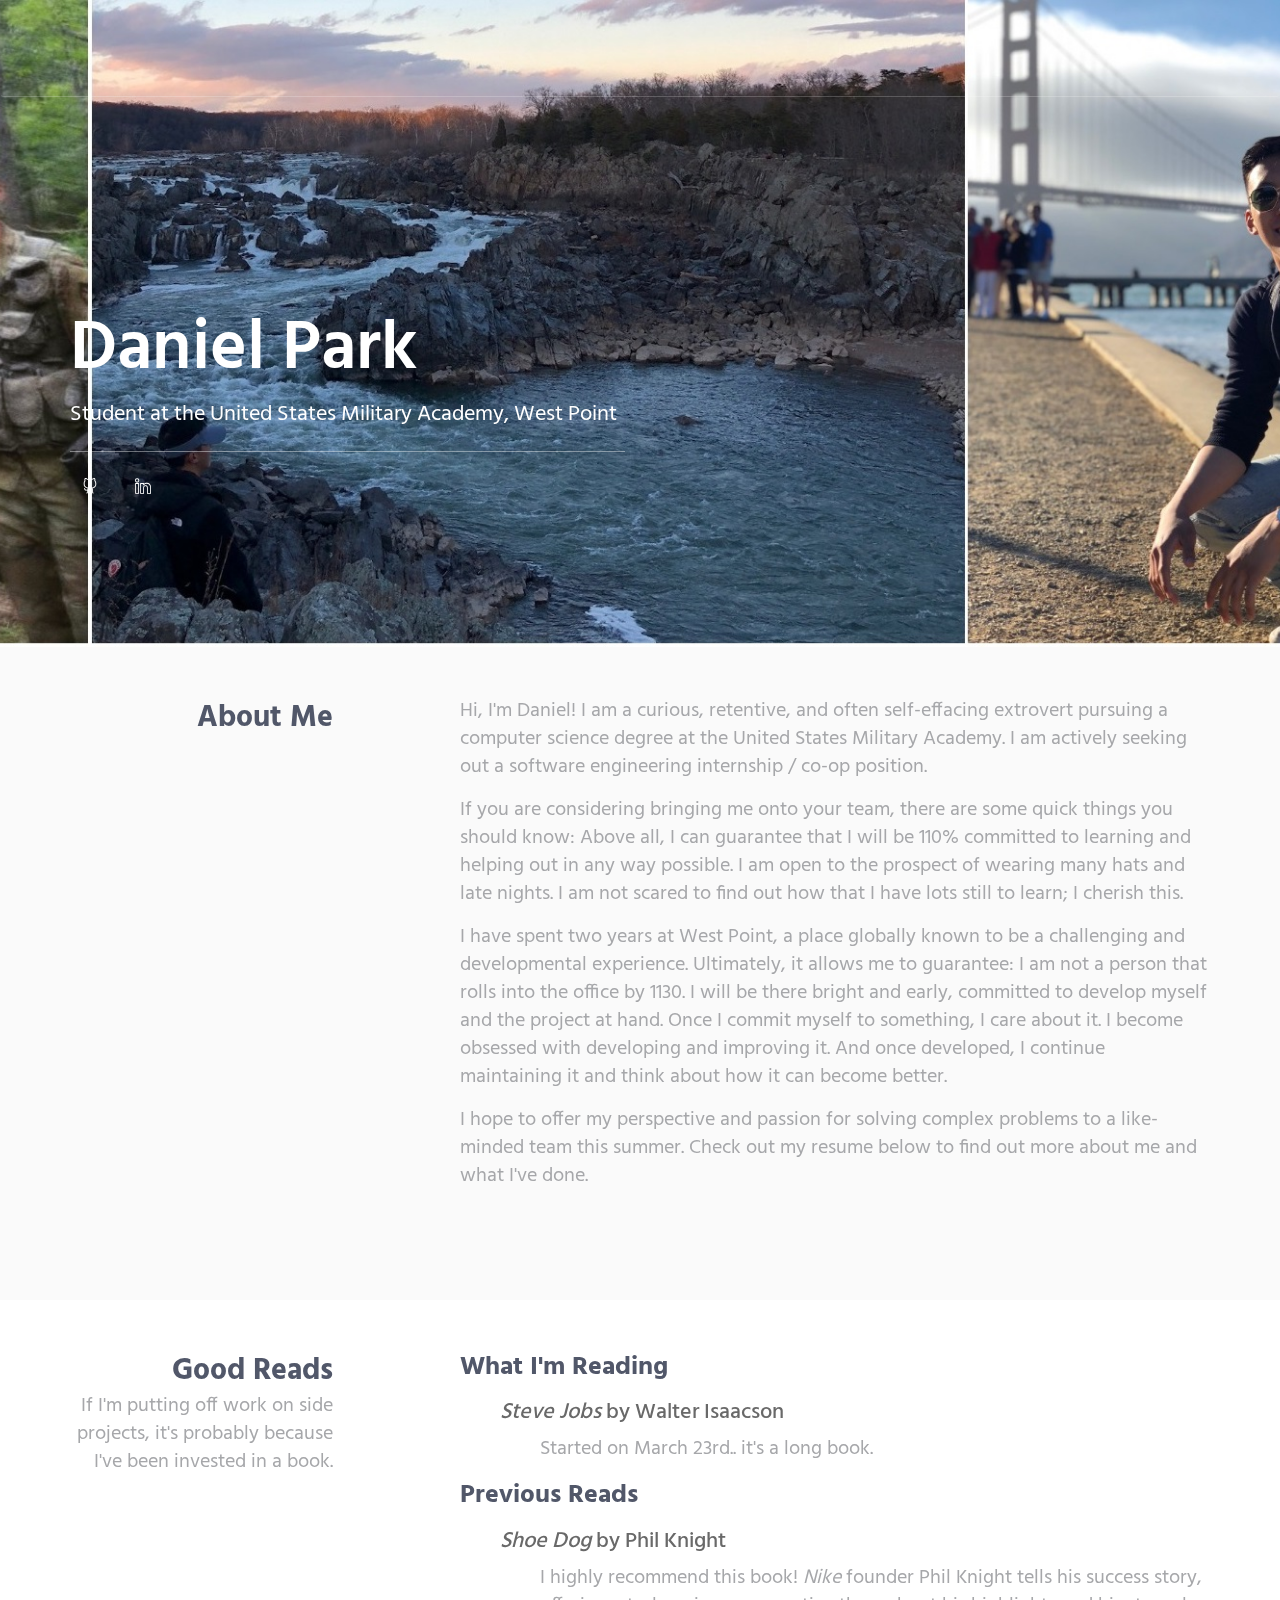
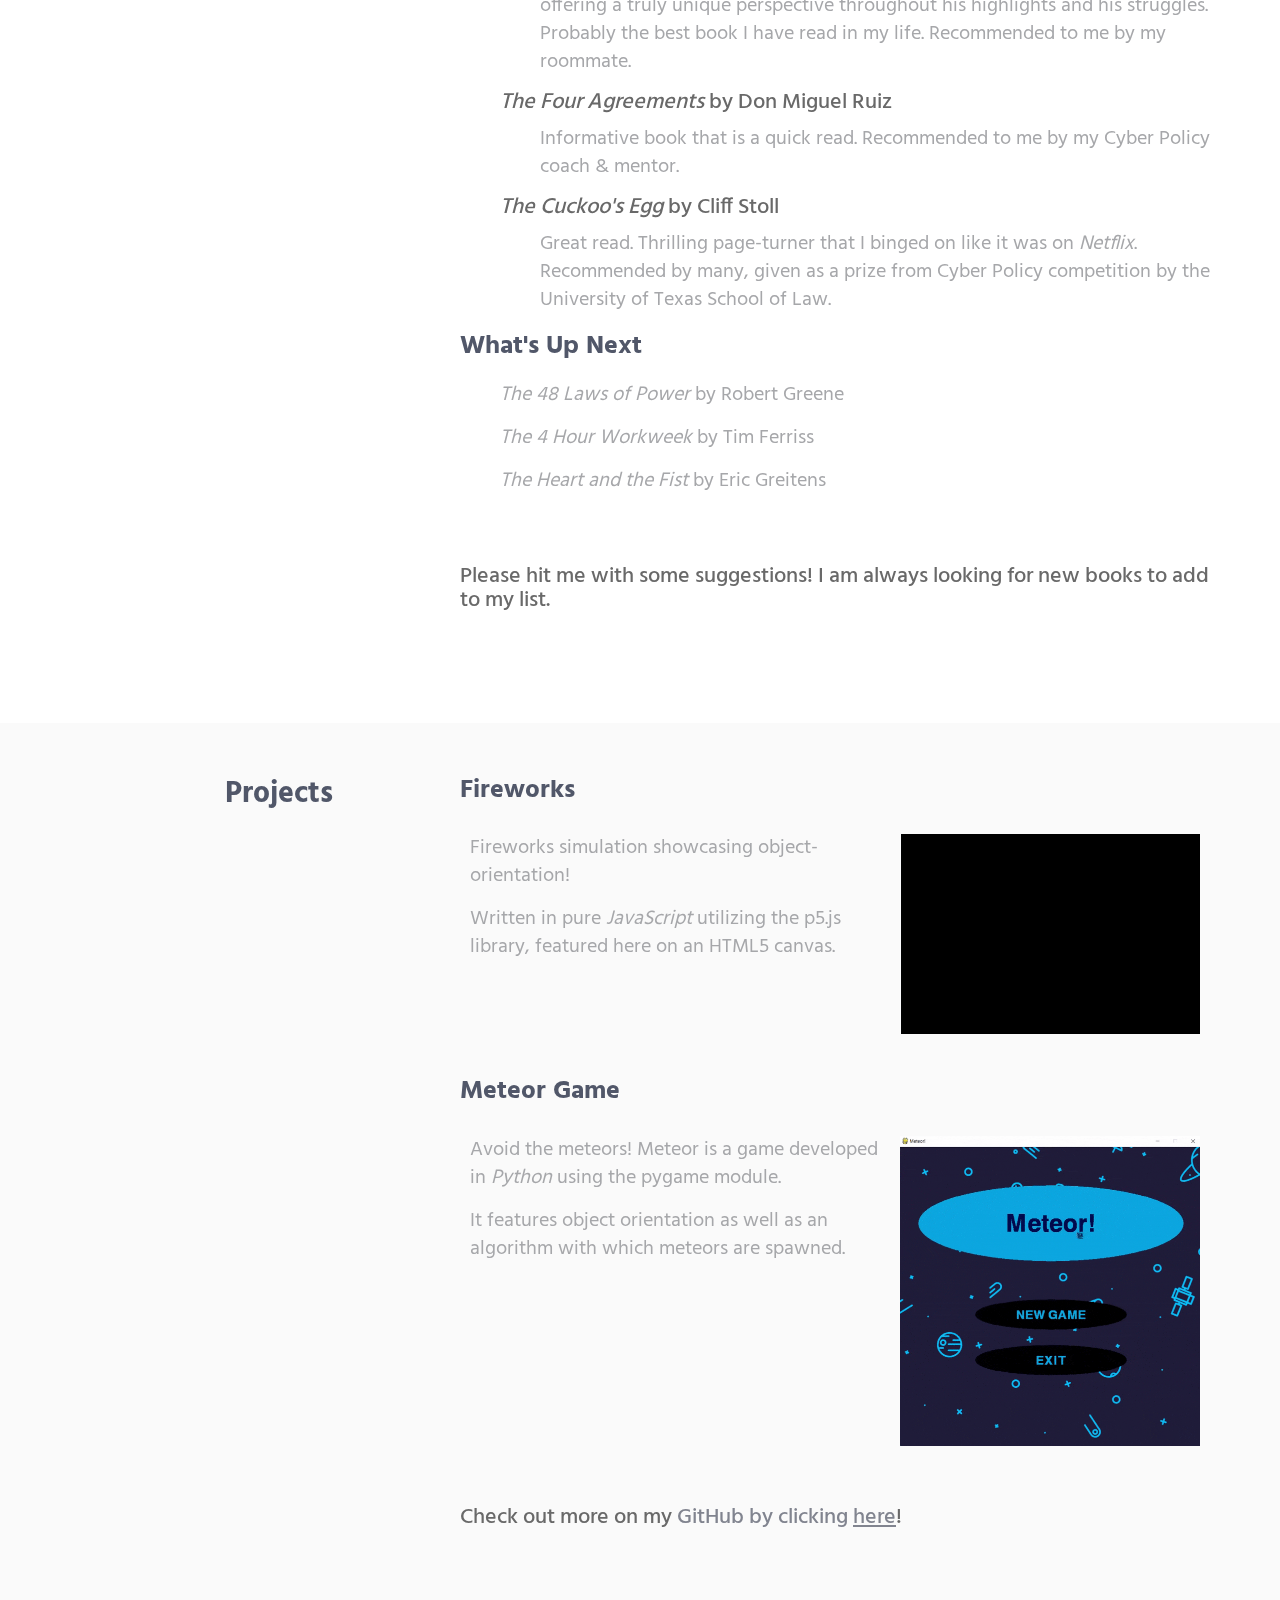
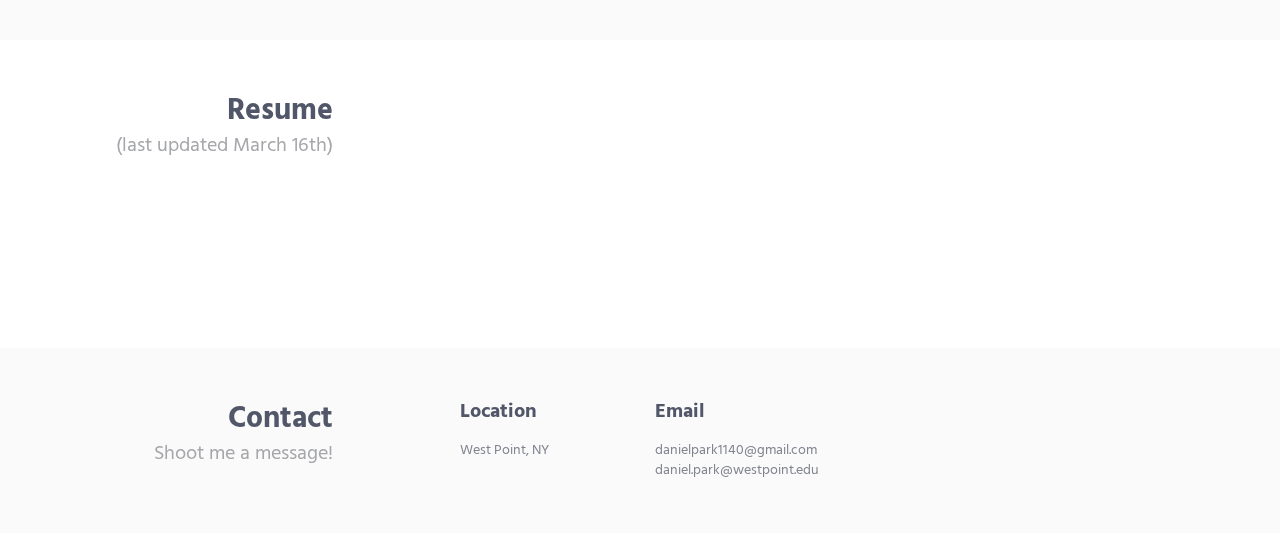
==== commit 46f4f65c: "yet anooooooother commit" ====
--- a/index.html
+++ b/index.html
@@ -14,7 +14,7 @@
 
   <!-- GLOBAL MANDATORY STYLES -->
   <!-- <link href="https://fonts.googleapis.com/css?family=Open+Sans" rel="stylesheet"> -->
-  <link href="http://fonts.googleapis.com/css?family=Hind:300,400,500,600,700" rel="stylesheet" type="text/css">
+  <link href="https://fonts.googleapis.com/css?family=Hind:300,400,500,600,700" rel="stylesheet" type="text/css">
   <link href="vendor/simple-line-icons/css/simple-line-icons.css" rel="stylesheet" type="text/css" />
   <link href="vendor/bootstrap/css/bootstrap.min.css" rel="stylesheet" type="text/css" />
 
--- a/css/layout.min.css
+++ b/css/layout.min.css
@@ -1,6 +1,5 @@
 h6 {
   font-size: 17px;
-  color:
 }
 h4 {
   color: #696969;
@@ -102,7 +101,7 @@
   margin: 0 0 15px
 }
 
-h1>a, h2>a, h3>a, h4>a, h5>a, h6>a {
+h1>a, h2>a, h3>a,h5>a, h6>a {
   color: #515769
 }
 
@@ -120,7 +119,7 @@
 }
 
 h3 {
-  font-size: 25px
+  font-size: 26px
 }
 h4 {
   font-size: 22px
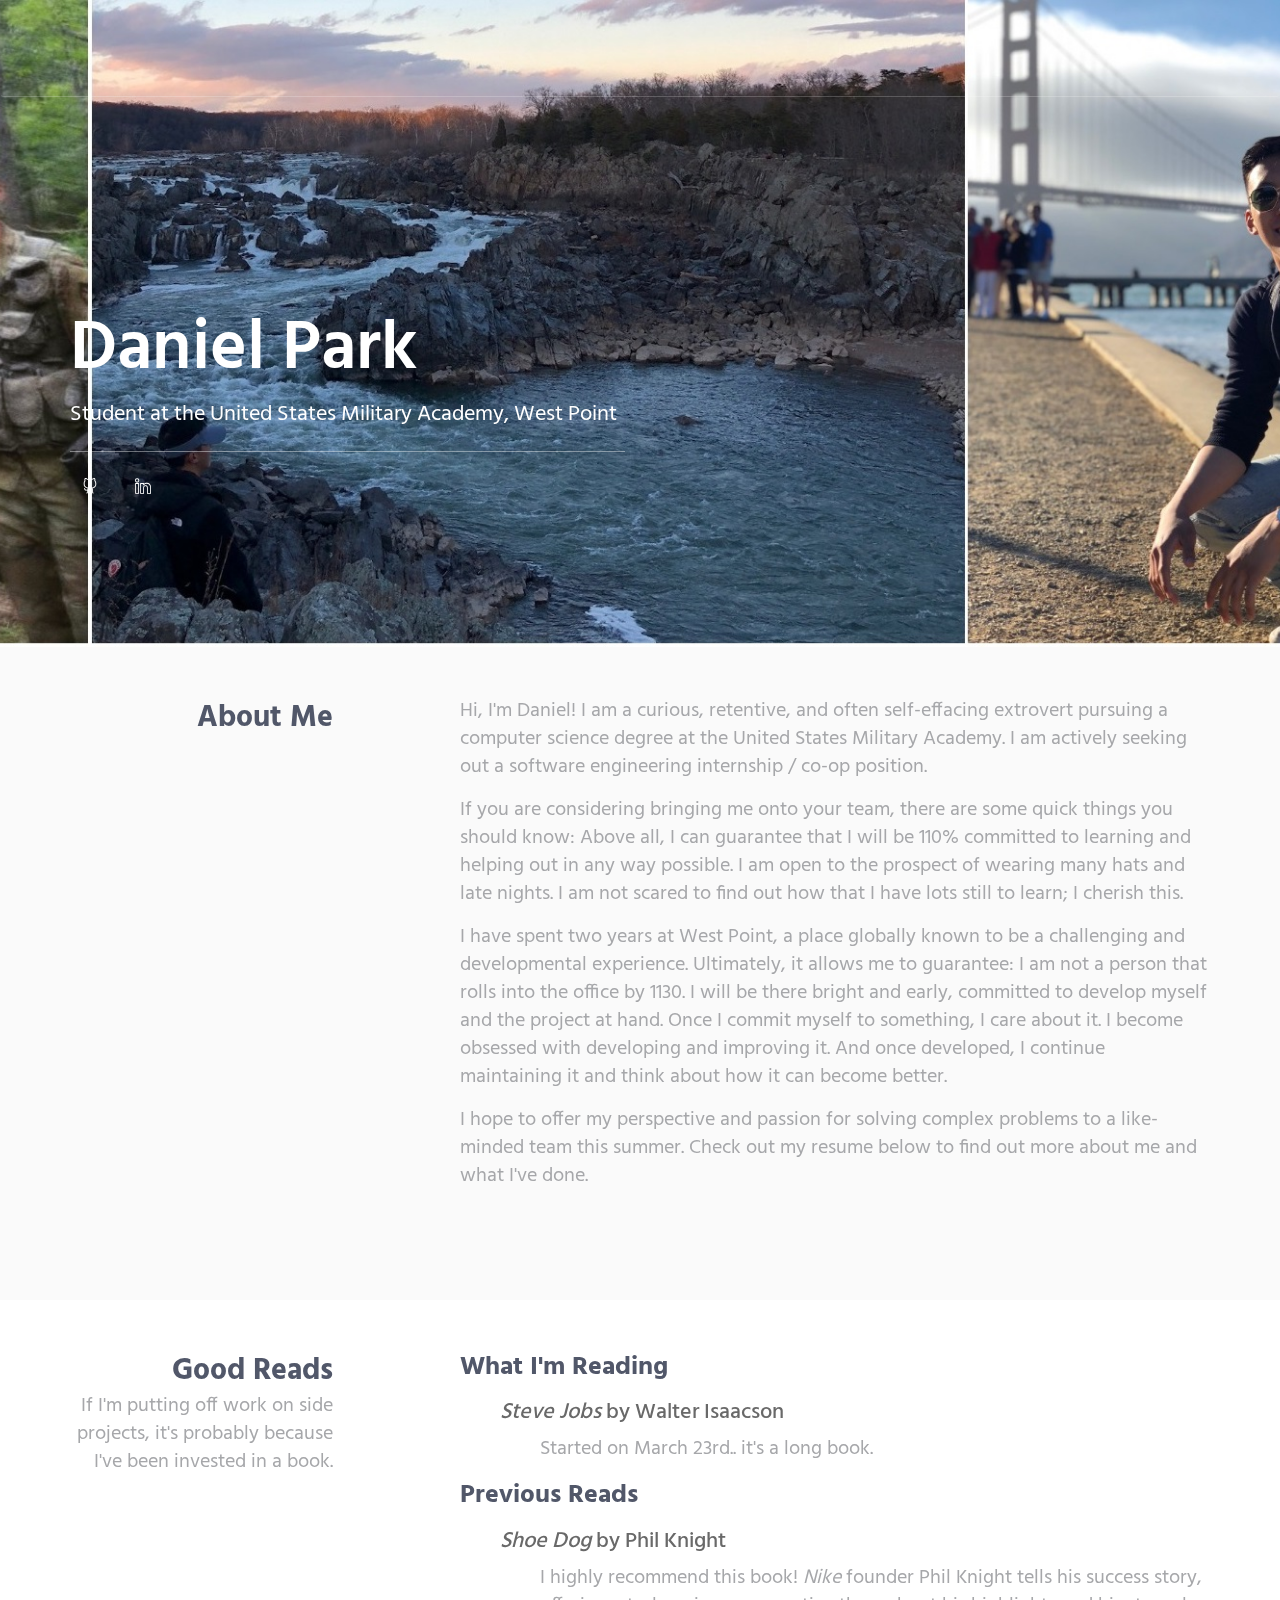
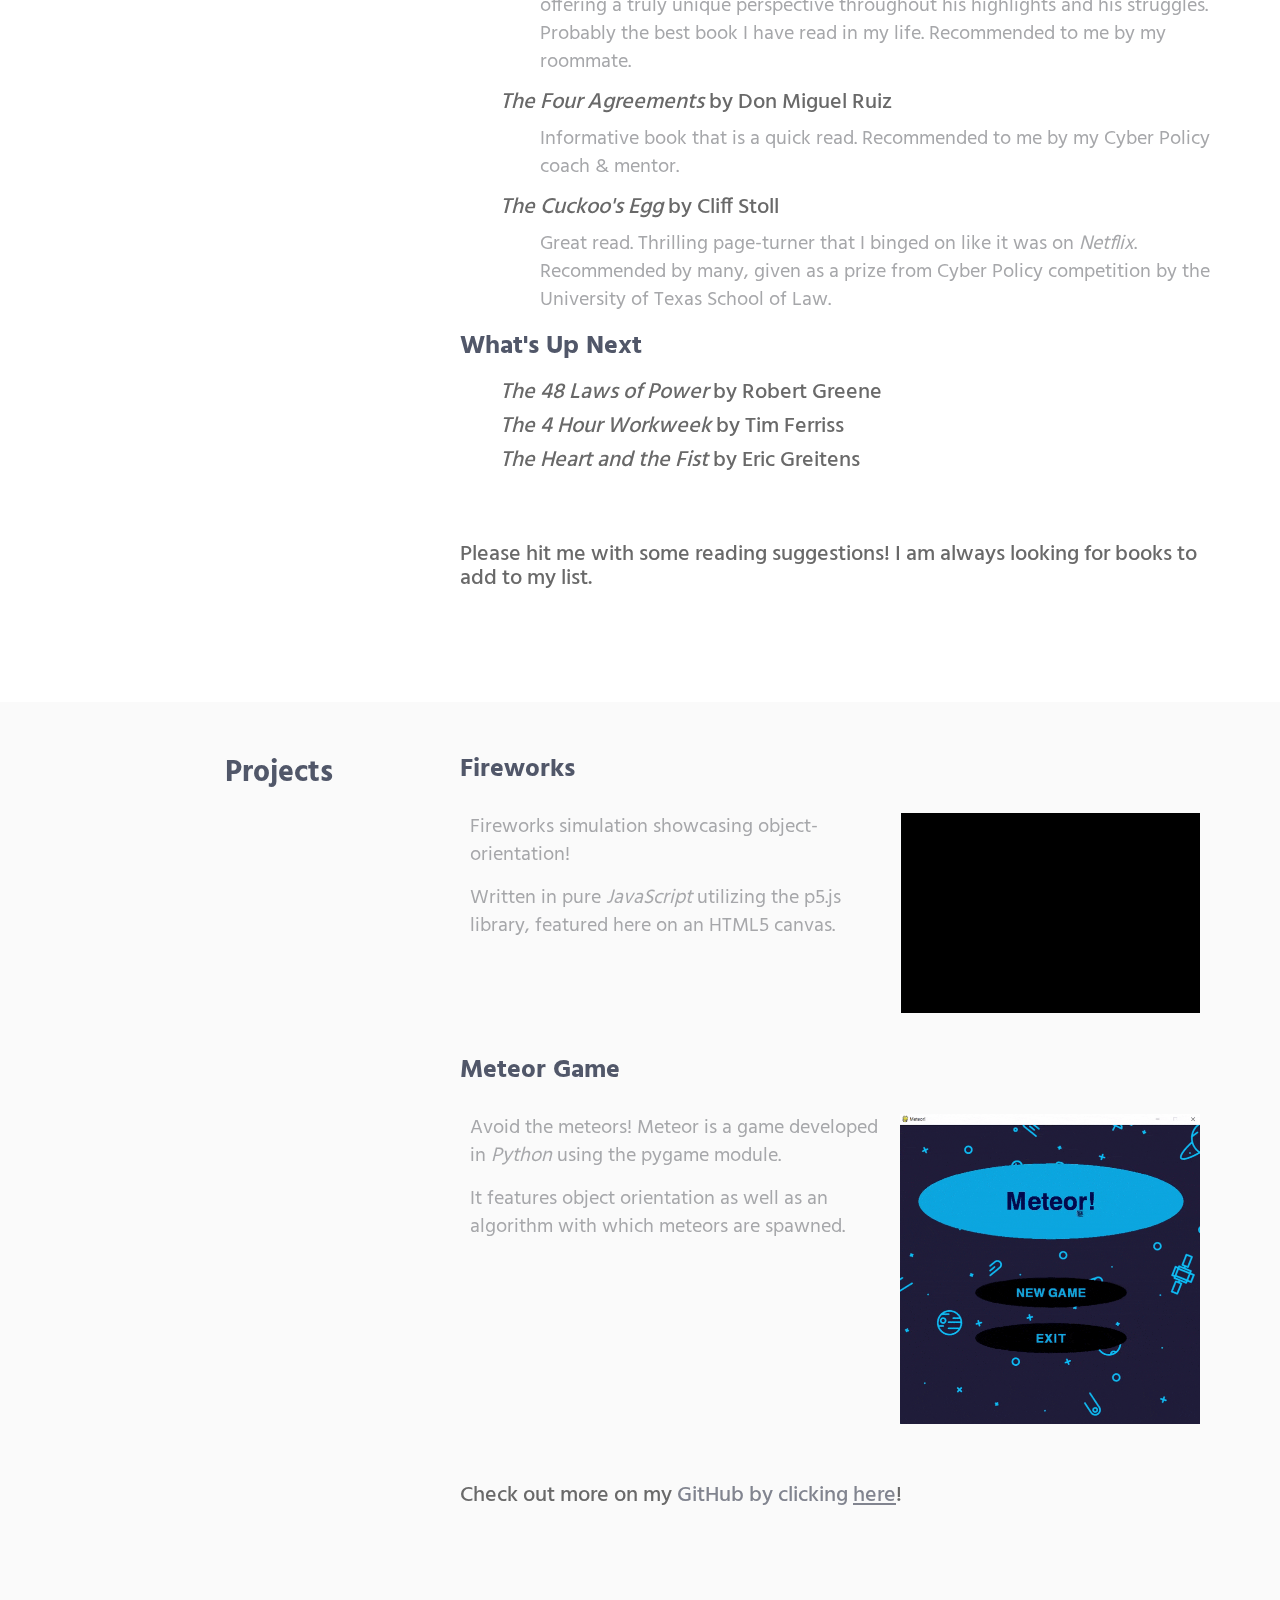
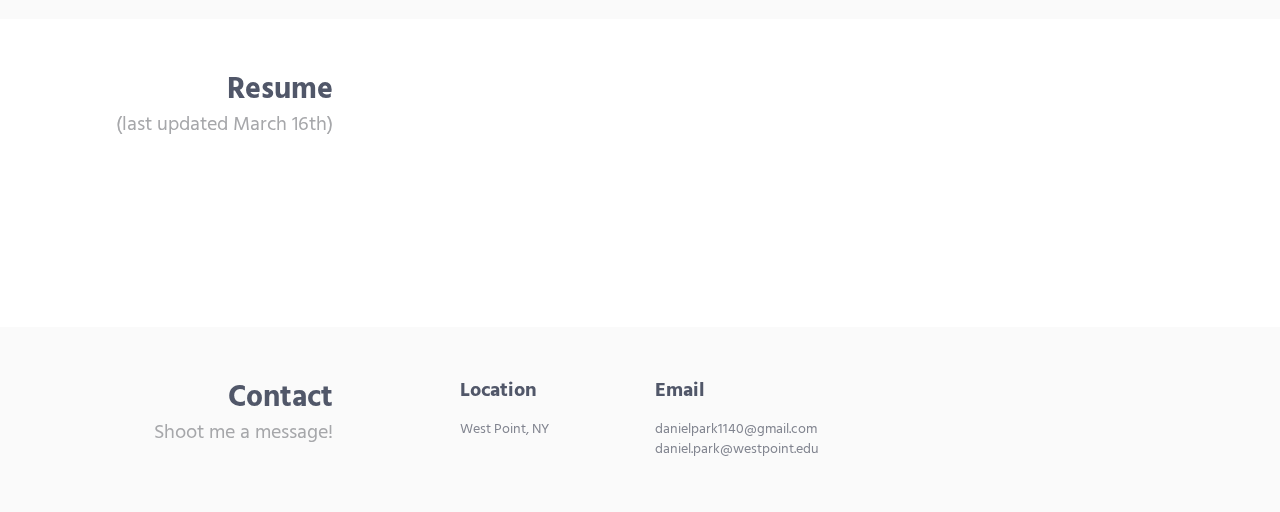
==== commit 46222c9b: "yep. another one" ====
--- a/index.html
+++ b/index.html
@@ -198,19 +198,19 @@
                     <h3>What's Up Next</h3>
                     <p>
                       <ul>
-                        <p> <i>The 48 Laws of Power</i> by Robert Greene </p>
-                      </ul>
-                      <ul>
-                        <p> <i>The 4 Hour Workweek</i> by Tim Ferriss</p>
-                      </ul>
-                      <ul>
-                        <p> <i>The Heart and the Fist</i> by Eric Greitens</p>
+                        <h4> <i>The 48 Laws of Power</i> by Robert Greene </h4>
+                      </ul>
+                      <ul>
+                        <h4> <i>The 4 Hour Workweek</i> by Tim Ferriss</h4>
+                      </ul>
+                      <ul>
+                        <h4> <i>The Heart and the Fist</i> by Eric Greitens</h4>
                       </ul>
                     </p>
                   </div>
 
                   <div id="container">
-                    <h4>Please hit me with some suggestions! I am always looking for new books to add to my list.</h4>
+                    <h4>Please hit me with some reading suggestions! I am always looking for books to add to my list.</h4>
                   </div>
 
                 </div>
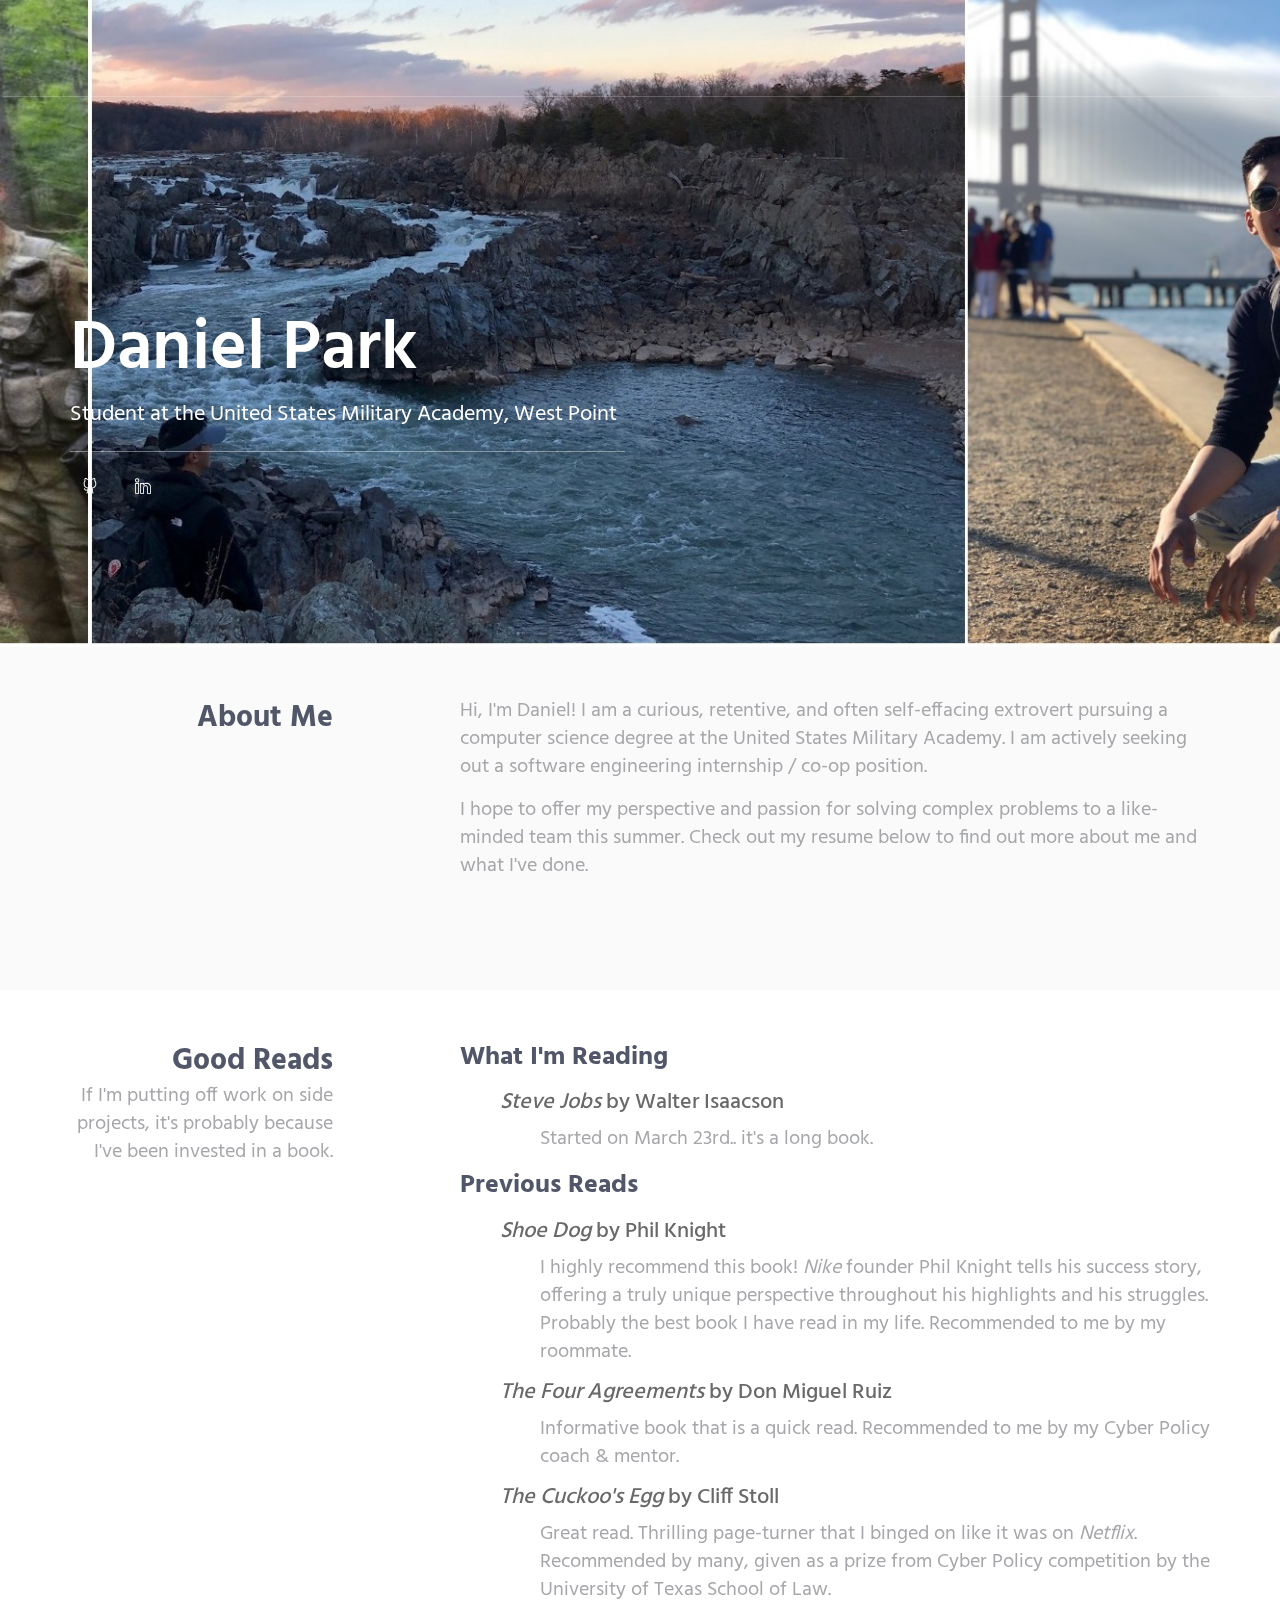
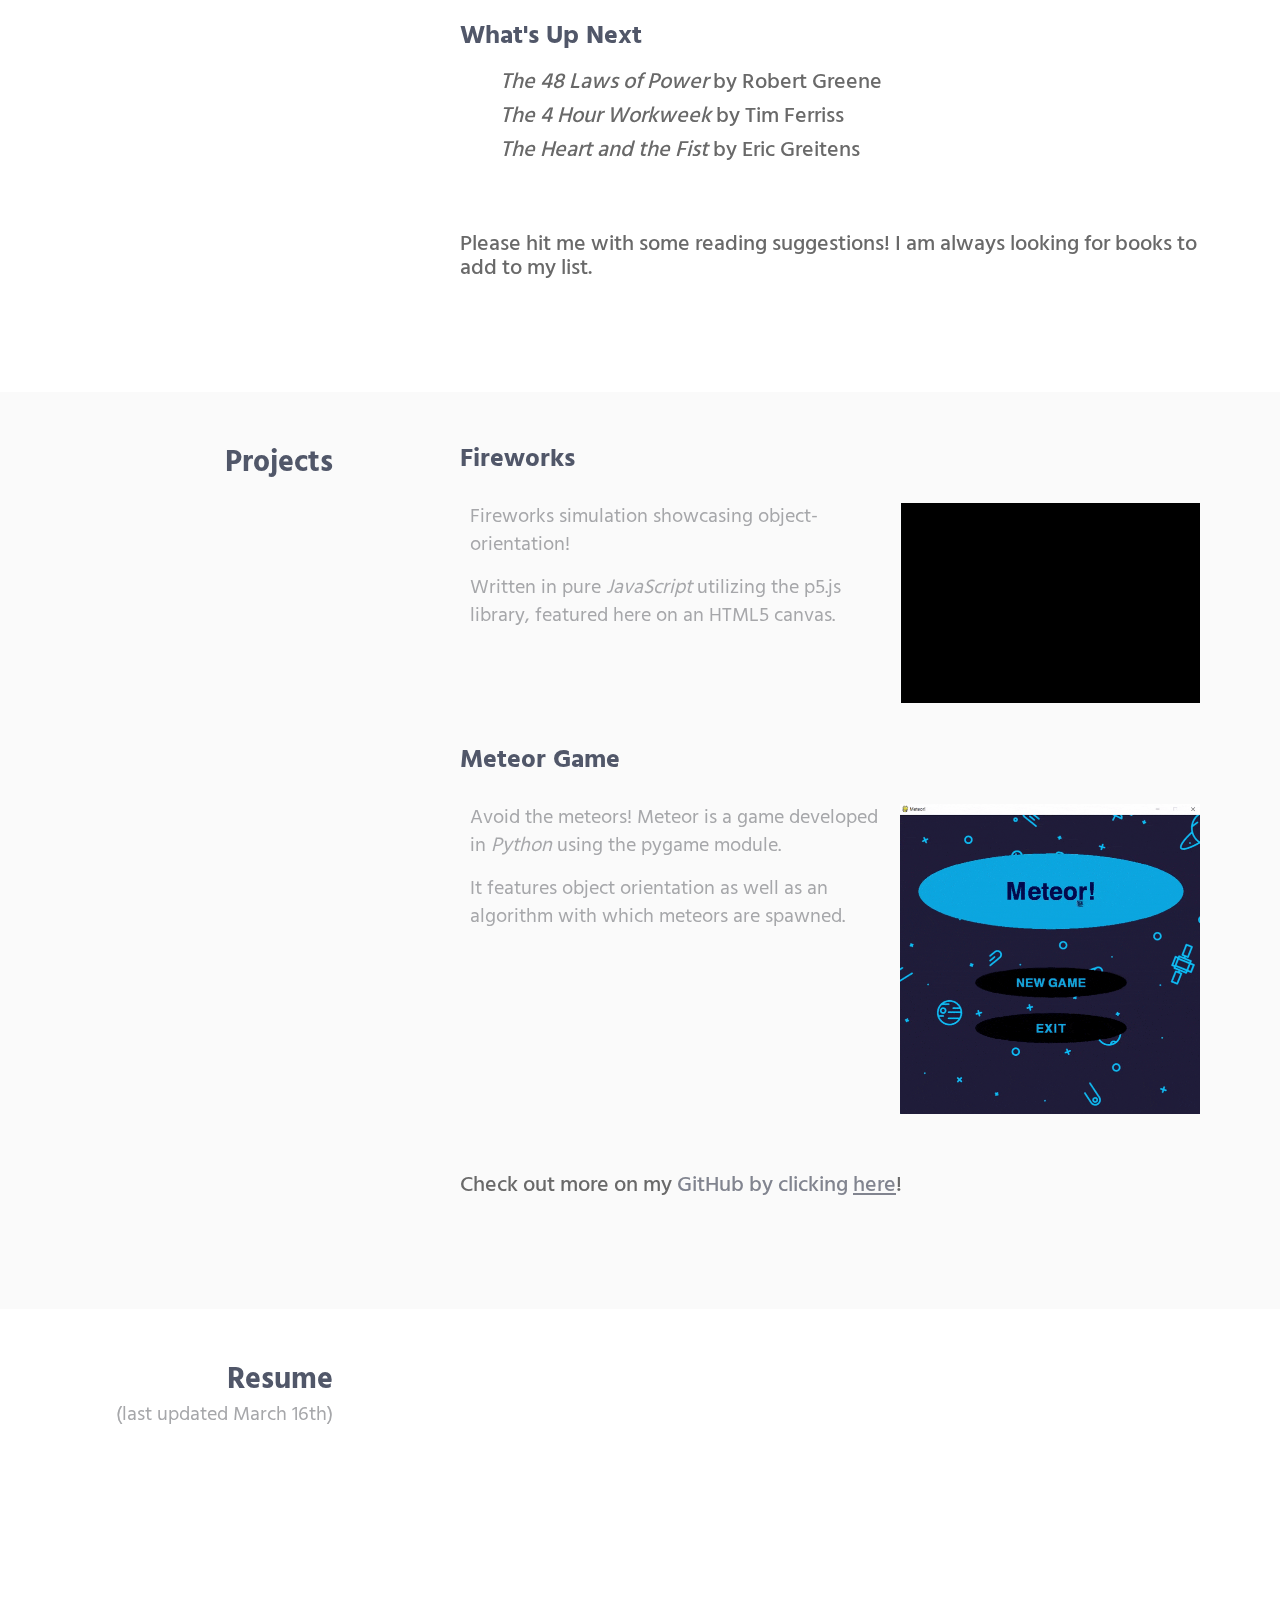
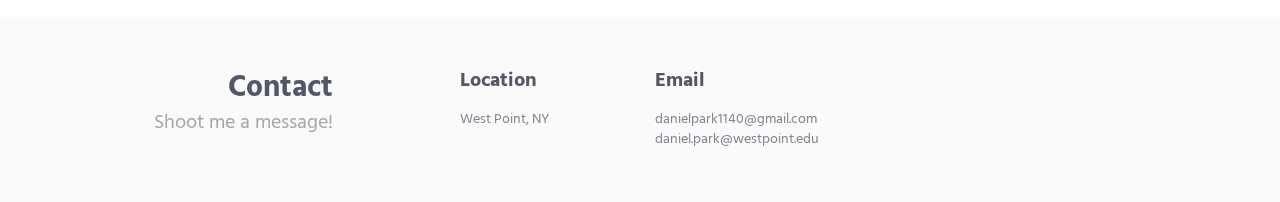
==== commit e890b92b: "it's been a while" ====
--- a/index.html
+++ b/index.html
@@ -1,413 +1,413 @@
-<!DOCTYPE html>
-
-
-<html lang="en" class="no-js">
-<!-- BEGIN HEAD -->
-
-<head>
-  <meta charset="utf-8" />
-  <title>Daniel Park: Welcome to my Site!</title>
-  <meta http-equiv="X-UA-Compatible" content="IE=edge">
-  <meta content="width=device-width, initial-scale=1" name="viewport" />
-  <meta content="" name="description" />
-  <meta content="" name="author" />
-
-  <!-- GLOBAL MANDATORY STYLES -->
-  <!-- <link href="https://fonts.googleapis.com/css?family=Open+Sans" rel="stylesheet"> -->
-  <link href="https://fonts.googleapis.com/css?family=Hind:300,400,500,600,700" rel="stylesheet" type="text/css">
-  <link href="vendor/simple-line-icons/css/simple-line-icons.css" rel="stylesheet" type="text/css" />
-  <link href="vendor/bootstrap/css/bootstrap.min.css" rel="stylesheet" type="text/css" />
-
-  <!-- PAGE LEVEL PLUGIN STYLES -->
-  <link href="css/animate.css" rel="stylesheet">
-
-  <!-- THEME STYLES -->
-  <link href="css/layout.min.css" rel="stylesheet" type="text/css" />
-
-  <!-- Favicon -->
-  <link rel="shortcut icon" href="favicon.ico" />
-</head>
-<!-- END HEAD -->
-
-<!-- BODY -->
-
-<body id="body" data-spy="scroll" data-target=".header">
-
-  <!--========== HEADER ==========-->
-  <header class="header navbar-fixed-top">
-    <!-- Navbar -->
-    <nav class="navbar" role="navigation">
-      <div class="container">
-        <!-- Brand and toggle get grouped for better mobile display -->
-        <div class="menu-container js_nav-item">
-          <button type="button" class="navbar-toggle" data-toggle="collapse" data-target=".nav-collapse">
-            <span class="sr-only">Toggle navigation</span>
-            <span class="toggle-icon"></span>
-          </button>
-
-          <!-- Logo -->
-
-          <!-- End Logo -->
-        </div>
-
-        <!-- Collect the nav links, forms, and other content for toggling -->
-        <div class="collapse navbar-collapse nav-collapse">
-          <div class="menu-container">
-            <ul class="nav navbar-nav navbar-nav-right">
-              <li class="js_nav-item nav-item"><a class="nav-item-child nav-item-hover" href="#body">Home</a></li>
-              <li class="js_nav-item nav-item"><a class="nav-item-child nav-item-hover" href="#about">About</a></li>
-              <li class="js_nav-item nav-item"><a class="nav-item-child nav-item-hover" href="#reading">Good Reads</a></li>
-              <li class="js_nav-item nav-item"><a class="nav-item-child nav-item-hover" href="#projects">Projects</a></li>
-              <li class="js_nav-item nav-item"><a class="nav-item-child nav-item-hover" href="#experience">Resume</a></li>
-              <li class="js_nav-item nav-item"><a class="nav-item-child nav-item-hover" href="#contact">Contact</a></li>
-            </ul>
-          </div>
-        </div>
-        <!-- End Navbar Collapse -->
-      </div>
-    </nav>
-    <!-- Navbar -->
-  </header>
-  <!--========== END HEADER ==========-->
-  <!-- update -->
-  <!--========== SLIDER ==========-->
-  <div class="promo-block parallax-window" data-parallax="scroll" data-image-src="./img/slider.jpg">
-    <div class="container">
-      <div class="row">
-        <div class="col-sm-6">
-          <div class="promo-block-divider">
-            <h1 class="promo-block-title">Daniel Park</h1>
-            <p class="promo-block-text">Student at the United States Military Academy, West Point <br></p>
-          </div>
-          <ul class="list-inline">
-            <li><a href="https://github.com/panieldark/" target="_blank" class="social-icons"><i class="icon-social-github"></i></a></li>
-            <li><a href="https://www.linkedin.com/in/park-daniel-c/" target="_blank" class="social-icons"><i class="icon-social-linkedin"></i></a></li>
-          </ul>
-        </div>
-      </div>
-      <!--// end row -->
-    </div>
-  </div><!-- End SLIDER -->
-
-  <!--========== SLIDER ==========-->
-
-  <!--========== PAGE LAYOUT ==========-->
-  <!-- About -->
-  <div id="about">
-    <div class="bg-color-sky-light" data-auto-height="true">
-      <div class="container content-lg">
-        <div class="row">
-          <div class="col-sm-3 sm-margin-b-30">
-            <div class="text-right sm-text-left">
-              <h2 class="margin-b-0">About Me</h2>
-              <p></p>
-
-            </div>
-          </div>
-          <div class="col-sm-8 col-sm-offset-1">
-            <div class="margin-b-60">
-
-              <p> Hi, I'm Daniel! I am a curious, retentive, and often self-effacing extrovert pursuing a computer science degree at the United States Military Academy. I am actively seeking out a software engineering internship / co-op position.</p>
-
-              <p>If you are considering bringing me onto your team, there are some quick things you should know:
-
-                Above all, I can guarantee that I will be 110% committed to learning and helping out in any way possible. I am open to the prospect of wearing many hats and late nights. I am not scared to find out how that I have lots still to
-                learn;
-                I cherish this. </p>
-              <p>I have spent two years at West Point, a place globally known to be a challenging and developmental experience.
-                Ultimately, it allows me to guarantee: I am not a person that rolls into the office by 1130. I will be there bright and
-                early, committed to develop myself and the project at hand.
-
-                Once I commit myself to something, I care about it. I become obsessed with developing and improving it. And once developed, I continue maintaining it and think about how it can become better.</p>
-
-              <p>I hope to offer my perspective and passion for solving complex problems to a like-minded team this summer. Check out my resume below to find out more about me and what I've done.</p>
-              <!-- <p>(FOR LATER)CS fundamentals including data structures, algorithms and complexity analysis
-                · Proven track record of taking ownership and successfully delivering results
-                · Experience with service-oriented architecture and web application/services development from scratch
-                · Understanding of performance tradeoffs, load balancing and operational issues
-                · Ability to clearly and concisely communicate with technical and non-technical stakeholders across all levels of the organization
-                · Demonstrated ability to mentor other software developers to maintain architectural vision and software quality
-                · Working in building large-scale, high-performance systems in a complex, multi-tiered, distributed environment
-                · Ability to thrive in fast-paced, dynamic environment</p> -->
-
-            </div>
-          </div>
-          <!--// end row -->
-        </div>
-      </div>
-    </div>
-  </div>
-  <!-- End About -->
-
-
-  <!-- Good Reads -->
-  <div id="reading">
-
-    <div class="container content-lg" data-auto-height="true">
-      <div class="row">
-        <div class="col-sm-3 sm-margin-b-30">
-          <div class="text-right sm-text-left">
-            <h2 class="margin-b-0">Good Reads</h2>
-            <p>If I'm putting off work on side projects, it's probably because I've been invested in a book.</p>
-          </div>
-        </div>
-
-
-        <div class="col-sm-8 col-sm-offset-1">
-          <div class="margin-b-60">
-                <div id="container">
-
-                  <div id="container">
-                    <h3>What I'm Reading</h3>
-                    <ul>
-                      <h4> <i>Steve Jobs</i> by Walter Isaacson </h4>
-                      <ul>
-                        <p>Started on March 23rd.. it's a long book.</p>
-                      </ul>
-                    </ul>
-                  </div>
-
-                  <div id="container">
-                    <h3>Previous Reads</h3>
-                    <p>
-                      <ul>
-                        <h4><i>Shoe Dog</i> by Phil Knight</h4>
-                        <ul>
-                          <p> I highly recommend this book! <i>Nike</i> founder Phil Knight tells his success story, offering a truly unique perspective throughout his highlights and his struggles. Probably the best book I have read in my life.
-                            Recommended to me by my roommate.
-                        </ul>
-                        </p>
-                      </ul>
-                      <ul>
-                        <h4> <i>The Four Agreements</i> by Don Miguel Ruiz </h4>
-                        <ul>
-                          <p> Informative book that is a quick read. Recommended to me by my Cyber Policy coach & mentor.</p>
-                        </ul>
-                      </ul>
-                      <ul>
-                        <h4> <i>The Cuckoo's Egg</i> by Cliff Stoll </h4>
-                        <ul>
-                          <p> Great read. Thrilling page-turner that I binged on like it was on <i>Netflix</i>. Recommended by many, given as a prize from Cyber Policy competition by the University of Texas School of Law.
-                          </p>
-                        </ul>
-                      </ul>
-                    </p>
-                  </div>
-
-                  <div id="container" style="margin-bottom: 70px">
-                    <h3>What's Up Next</h3>
-                    <p>
-                      <ul>
-                        <h4> <i>The 48 Laws of Power</i> by Robert Greene </h4>
-                      </ul>
-                      <ul>
-                        <h4> <i>The 4 Hour Workweek</i> by Tim Ferriss</h4>
-                      </ul>
-                      <ul>
-                        <h4> <i>The Heart and the Fist</i> by Eric Greitens</h4>
-                      </ul>
-                    </p>
-                  </div>
-
-                  <div id="container">
-                    <h4>Please hit me with some reading suggestions! I am always looking for books to add to my list.</h4>
-                  </div>
-
-                </div>
-              </div>
-            </div>
-        <!--// end row -->
-      </div>
-    </div>
-    <!--// end row -->
-  </div>
-
-  </div>
-  <!-- End Good Reads -->
-
-  <!-- Projects -->
-
-  <div id="projects">
-    <div class="bg-color-sky-light" data-auto-height="true">
-      <div class="container content-lg">
-        <div class="row">
-          <div class="col-sm-3 sm-margin-b-30">
-            <div class="text-right sm-text-left">
-              <h2 class="margin-b-0">Projects</h2>
-              <!-- <p>What I've been working on.</p>
-              <p>(DELETE) Where I'm drawing from: https://www.quora.com/What-are-some-good-programming-side-projects-to-work-on-in-your-undergrad-thatll-look-good-on-a-resume</p>
-              <p>https://github.com/karan/Projects</p>
-              <p>https://codeburst.io/10-awesome-web-developer-portfolios-d266b32e6154</p>
-              <p>And potentially: https://gist.github.com/domenic/ec8b0fc8ab45f39403dd</p> -->
-
-            </div>
-          </div>
-          <div class="col-sm-8 col-sm-offset-1">
-            <div class="margin-b-60">
-
-              <div id="container" style="margin-bottom: 30px">
-                <table style="width:100%; ">
-                  <tr>
-                  <tr>
-                    <h3>Fireworks</h3>
-                  </tr>
-                  <td style="padding: 10px; margin: 10px;" valign="baseline">
-                    <p>Fireworks simulation showcasing object-orientation! </p>
-                    <p> Written in pure <i>JavaScript</i> utilizing the p5.js library, featured here on an HTML5 canvas. </p>
-                  </td>
-                  <td style="padding: 10px; margin: 10px;"> <a href="https://github.com/panieldark/fireworks" target="_blank">
-                      <img data-src="./img/projects/fireworks.gif" alt="fireworks" class="  lazyloaded" src="./img/projects/fireworks.gif" style="width: 300px; height: 200px"></a></td>
-
-                  </tr>
-
-                </table>
-
-              </div>
-
-              <div id="container" style="margin-bottom: 50px">
-                <table style="width:100%;">
-                  <tr>
-                  <tr>
-                    <h3>Meteor Game</h3>
-                  </tr>
-                  <td style="padding: 10px; margin: 10px" valign="baseline">
-                    <p>Avoid the meteors! Meteor is a game developed in <i>Python</i> using the pygame module. </p>
-                    <p> It features object orientation as well as an algorithm with which meteors are spawned. </p>
-                  </td>
-                  <td style="padding: 10px; margin: 10px;"> <a href="https://github.com/panieldark/meteor-game" target="_blank">
-                      <img data-src="./img/projects/meteor.gif" alt="Meteor Game" class="  lazyloaded" src="./img/projects/meteor.gif" style="width: 300px; height: 310px;"></a></td>
-
-                  </tr>
-
-                </table>
-
-              </div>
-
-              <div id="container">
-                <h4>Check out more on my <a href="github.com/panieldark">GitHub by clicking <u> here</u></a>!</h4>
-              </div>
-
-            </div>
-          </div>
-        </div>
-      </div>
-    </div>
-  </div>
-  <!-- End Projects -->
-
-
-  <!-- Resume -->
-  <div id="resume">
-
-    <div class="container content-lg">
-      <div class="row">
-        <div class="col-sm-3 sm-margin-b-30">
-          <div class="text-right sm-text-left">
-            <h2 class="margin-b-0">Resume</h2>
-            <p>(last updated March 16th) </p>
-          </div>
-        </div>
-        <div class="col-sm-8 col-sm-offset-1">
-          <div class="row row-space-2 margin-b-4">
-
-            <div class="col-md-4 md-margin-b-4">
-              <div class="service bg-color-base wow zoomIn" data-height="height" data-wow-duration=".3" data-wow-delay=".1s">
-                <div class="service-element">
-                  <i class="service-icon color-white icon-screen-tablet"></i>
-                </div>
-                <div class="service-info">
-                  <h3 class="color-white">Download</h3>
-                  <p class="color-white margin-b-5">Click Me!</p>
-                </div>
-                <a href="./daniel-park-resume.pdf" target="_blank" class="content-wrapper-link"></a>
-              </div>
-            </div>
-            <div class="col-md-4">
-
-            </div>
-          </div>
-          <!--// end row -->
-        </div>
-      </div>
-      <!--// end row -->
-    </div>
-
-  </div>
-  <!-- End Resume -->
-
-
-  </div>
-  <div class="masonry-grid-item col-xs-12 col-sm-6 col-md-4 md-margin-b-4">
-
-  </div>
-  </div>
-  <!-- End Masonry Grid -->
-  </div>
-  </div>
-  <!--// end row -->
-  </div>
-  </div>
-  <!-- End Work -->
-
-  <!-- Contact -->
-  <div id="contact">
-    <div class="bg-color-sky-light">
-      <div class="container content-lg">
-        <div class="row">
-          <div class="col-sm-3 sm-margin-b-30">
-            <div class="text-right sm-text-left">
-              <h2 class="margin-b-0">Contact</h2>
-              <p>Shoot me a message!</p>
-            </div>
-          </div>
-          <div class="col-sm-8 col-sm-offset-1">
-            <div class="row">
-              <div class="col-md-3 col-xs-6 md-margin-b-30">
-                <h5>Location</h5>
-                <a href="https://bit.ly/2Cp3yWv">West Point, NY</a>
-              </div>
-              <div class="col-md-3 col-xs-6">
-                <h5>Email</h5>
-                <a href="mailto:danielpark1140@gmail.com">danielpark1140@gmail.com</a>
-                <a href="mailto:daniel.park@westpoint.edu">daniel.park@westpoint.edu</a>
-              </div>
-
-            </div>
-          </div>
-        </div>
-        <!--// end row -->
-
-      </div>
-    </div>
-  </div>
-
-
-  <!-- Back To Top -->
-  <a href="javascript:void(0);" class="js-back-to-top back-to-top">Top</a>
-
-  <!-- JAVASCRIPTS(Load javascripts at bottom, this will reduce page load time) -->
-  <!-- CORE PLUGINS -->
-  <script src="vendor/jquery.min.js" type="text/javascript"></script>
-  <script src="vendor/jquery-migrate.min.js" type="text/javascript"></script>
-  <script src="vendor/bootstrap/js/bootstrap.min.js" type="text/javascript"></script>
-
-  <!-- PAGE LEVEL PLUGINS -->
-  <script src="vendor/jquery.easing.js" type="text/javascript"></script>
-  <script src="vendor/jquery.back-to-top.js" type="text/javascript"></script>
-  <script src="vendor/jquery.smooth-scroll.js" type="text/javascript"></script>
-  <script src="vendor/jquery.wow.min.js" type="text/javascript"></script>
-  <script src="vendor/jquery.parallax.min.js" type="text/javascript"></script>
-  <script src="vendor/jquery.appear.js" type="text/javascript"></script>
-  <script src="vendor/masonry/jquery.masonry.pkgd.min.js" type="text/javascript"></script>
-  <script src="vendor/masonry/imagesloaded.pkgd.min.js" type="text/javascript"></script>
-
-  <!-- PAGE LEVEL SCRIPTS -->
-  <script src="js/layout.min.js" type="text/javascript"></script>
-  <script src="js/components/progress-bar.min.js" type="text/javascript"></script>
-  <script src="js/components/masonry.min.js" type="text/javascript"></script>
-  <script src="js/components/wow.min.js" type="text/javascript"></script>
-
-</body>
-<!-- END BODY -->
-
-</html>
+<!DOCTYPE html>
+
+
+<html lang="en" class="no-js">
+<!-- BEGIN HEAD -->
+
+<head>
+  <meta charset="utf-8" />
+  <title>Daniel Park: Welcome to my Site!</title>
+  <meta http-equiv="X-UA-Compatible" content="IE=edge">
+  <meta content="width=device-width, initial-scale=1" name="viewport" />
+  <meta content="" name="description" />
+  <meta content="" name="author" />
+
+  <!-- GLOBAL MANDATORY STYLES -->
+  <!-- <link href="https://fonts.googleapis.com/css?family=Open+Sans" rel="stylesheet"> -->
+  <link href="https://fonts.googleapis.com/css?family=Hind:300,400,500,600,700" rel="stylesheet" type="text/css">
+  <link href="vendor/simple-line-icons/css/simple-line-icons.css" rel="stylesheet" type="text/css" />
+  <link href="vendor/bootstrap/css/bootstrap.min.css" rel="stylesheet" type="text/css" />
+
+  <!-- PAGE LEVEL PLUGIN STYLES -->
+  <link href="css/animate.css" rel="stylesheet">
+
+  <!-- THEME STYLES -->
+  <link href="css/layout.min.css" rel="stylesheet" type="text/css" />
+
+  <!-- Favicon -->
+  <link rel="shortcut icon" href="favicon.ico" />
+</head>
+<!-- END HEAD -->
+
+<!-- BODY -->
+
+<body id="body" data-spy="scroll" data-target=".header">
+
+  <!--========== HEADER ==========-->
+  <header class="header navbar-fixed-top">
+    <!-- Navbar -->
+    <nav class="navbar" role="navigation">
+      <div class="container">
+        <!-- Brand and toggle get grouped for better mobile display -->
+        <div class="menu-container js_nav-item">
+          <button type="button" class="navbar-toggle" data-toggle="collapse" data-target=".nav-collapse">
+            <span class="sr-only">Toggle navigation</span>
+            <span class="toggle-icon"></span>
+          </button>
+
+          <!-- Logo -->
+
+          <!-- End Logo -->
+        </div>
+
+        <!-- Collect the nav links, forms, and other content for toggling -->
+        <div class="collapse navbar-collapse nav-collapse">
+          <div class="menu-container">
+            <ul class="nav navbar-nav navbar-nav-right">
+              <li class="js_nav-item nav-item"><a class="nav-item-child nav-item-hover" href="#body">Home</a></li>
+              <li class="js_nav-item nav-item"><a class="nav-item-child nav-item-hover" href="#about">About</a></li>
+              <li class="js_nav-item nav-item"><a class="nav-item-child nav-item-hover" href="#reading">Good Reads</a></li>
+              <li class="js_nav-item nav-item"><a class="nav-item-child nav-item-hover" href="#projects">Projects</a></li>
+              <li class="js_nav-item nav-item"><a class="nav-item-child nav-item-hover" href="#experience">Resume</a></li>
+              <li class="js_nav-item nav-item"><a class="nav-item-child nav-item-hover" href="#contact">Contact</a></li>
+            </ul>
+          </div>
+        </div>
+        <!-- End Navbar Collapse -->
+      </div>
+    </nav>
+    <!-- Navbar -->
+  </header>
+  <!--========== END HEADER ==========-->
+  <!-- update -->
+  <!--========== SLIDER ==========-->
+  <div class="promo-block parallax-window" data-parallax="scroll" data-image-src="./img/slider.jpg">
+    <div class="container">
+      <div class="row">
+        <div class="col-sm-6">
+          <div class="promo-block-divider">
+            <h1 class="promo-block-title">Daniel Park</h1>
+            <p class="promo-block-text">Student at the United States Military Academy, West Point <br></p>
+          </div>
+          <ul class="list-inline">
+            <li><a href="https://github.com/panieldark/" target="_blank" class="social-icons"><i class="icon-social-github"></i></a></li>
+            <li><a href="https://www.linkedin.com/in/park-daniel-c/" target="_blank" class="social-icons"><i class="icon-social-linkedin"></i></a></li>
+          </ul>
+        </div>
+      </div>
+      <!--// end row -->
+    </div>
+  </div><!-- End SLIDER -->
+
+  <!--========== SLIDER ==========-->
+
+  <!--========== PAGE LAYOUT ==========-->
+  <!-- About -->
+  <div id="about">
+    <div class="bg-color-sky-light" data-auto-height="true">
+      <div class="container content-lg">
+        <div class="row">
+          <div class="col-sm-3 sm-margin-b-30">
+            <div class="text-right sm-text-left">
+              <h2 class="margin-b-0">About Me</h2>
+              <p></p>
+
+            </div>
+          </div>
+          <div class="col-sm-8 col-sm-offset-1">
+            <div class="margin-b-60">
+
+              <p> Hi, I'm Daniel! I am a curious, retentive, and often self-effacing extrovert pursuing a computer science degree at the United States Military Academy. I am actively seeking out a software engineering internship / co-op position.</p>
+
+              <!-- <p>If you are considering bringing me onto your team, there are some quick things you should know:
+
+                Above all, I can guarantee that I will be 110% committed to learning and helping out in any way possible. I am open to the prospect of wearing many hats and late nights. I am not scared to find out how that I have lots still to
+                learn;
+                I cherish this. </p>
+              <p>I have spent two years at West Point, a place globally known to be a challenging and developmental experience.
+                Ultimately, it allows me to guarantee: I am not a person that rolls into the office by 1130. I will be there bright and
+                early, committed to develop myself and the project at hand.
+
+                Once I commit myself to something, I care about it. I become obsessed with developing and improving it. And once developed, I continue maintaining it and think about how it can become better.</p> -->
+
+              <p>I hope to offer my perspective and passion for solving complex problems to a like-minded team this summer. Check out my resume below to find out more about me and what I've done.</p>
+              <!-- <p>(FOR LATER)CS fundamentals including data structures, algorithms and complexity analysis
+                · Proven track record of taking ownership and successfully delivering results
+                · Experience with service-oriented architecture and web application/services development from scratch
+                · Understanding of performance tradeoffs, load balancing and operational issues
+                · Ability to clearly and concisely communicate with technical and non-technical stakeholders across all levels of the organization
+                · Demonstrated ability to mentor other software developers to maintain architectural vision and software quality
+                · Working in building large-scale, high-performance systems in a complex, multi-tiered, distributed environment
+                · Ability to thrive in fast-paced, dynamic environment</p> -->
+
+            </div>
+          </div>
+          <!--// end row -->
+        </div>
+      </div>
+    </div>
+  </div>
+  <!-- End About -->
+
+
+  <!-- Good Reads -->
+  <div id="reading">
+
+    <div class="container content-lg" data-auto-height="true">
+      <div class="row">
+        <div class="col-sm-3 sm-margin-b-30">
+          <div class="text-right sm-text-left">
+            <h2 class="margin-b-0">Good Reads</h2>
+            <p>If I'm putting off work on side projects, it's probably because I've been invested in a book.</p>
+          </div>
+        </div>
+
+
+        <div class="col-sm-8 col-sm-offset-1">
+          <div class="margin-b-60">
+                <div id="container">
+
+                  <div id="container">
+                    <h3>What I'm Reading</h3>
+                    <ul>
+                      <h4> <i>Steve Jobs</i> by Walter Isaacson </h4>
+                      <ul>
+                        <p>Started on March 23rd.. it's a long book.</p>
+                      </ul>
+                    </ul>
+                  </div>
+
+                  <div id="container">
+                    <h3>Previous Reads</h3>
+                    <p>
+                      <ul>
+                        <h4><i>Shoe Dog</i> by Phil Knight</h4>
+                        <ul>
+                          <p> I highly recommend this book! <i>Nike</i> founder Phil Knight tells his success story, offering a truly unique perspective throughout his highlights and his struggles. Probably the best book I have read in my life.
+                            Recommended to me by my roommate.
+                        </ul>
+                        </p>
+                      </ul>
+                      <ul>
+                        <h4> <i>The Four Agreements</i> by Don Miguel Ruiz </h4>
+                        <ul>
+                          <p> Informative book that is a quick read. Recommended to me by my Cyber Policy coach & mentor.</p>
+                        </ul>
+                      </ul>
+                      <ul>
+                        <h4> <i>The Cuckoo's Egg</i> by Cliff Stoll </h4>
+                        <ul>
+                          <p> Great read. Thrilling page-turner that I binged on like it was on <i>Netflix</i>. Recommended by many, given as a prize from Cyber Policy competition by the University of Texas School of Law.
+                          </p>
+                        </ul>
+                      </ul>
+                    </p>
+                  </div>
+
+                  <div id="container" style="margin-bottom: 70px">
+                    <h3>What's Up Next</h3>
+                    <p>
+                      <ul>
+                        <h4> <i>The 48 Laws of Power</i> by Robert Greene </h4>
+                      </ul>
+                      <ul>
+                        <h4> <i>The 4 Hour Workweek</i> by Tim Ferriss</h4>
+                      </ul>
+                      <ul>
+                        <h4> <i>The Heart and the Fist</i> by Eric Greitens</h4>
+                      </ul>
+                    </p>
+                  </div>
+
+                  <div id="container">
+                    <h4>Please hit me with some reading suggestions! I am always looking for books to add to my list.</h4>
+                  </div>
+
+                </div>
+              </div>
+            </div>
+        <!--// end row -->
+      </div>
+    </div>
+    <!--// end row -->
+  </div>
+
+  </div>
+  <!-- End Good Reads -->
+
+  <!-- Projects -->
+
+  <div id="projects">
+    <div class="bg-color-sky-light" data-auto-height="true">
+      <div class="container content-lg">
+        <div class="row">
+          <div class="col-sm-3 sm-margin-b-30">
+            <div class="text-right sm-text-left">
+              <h2 class="margin-b-0">Projects</h2>
+              <!-- <p>What I've been working on.</p>
+              <p>(DELETE) Where I'm drawing from: https://www.quora.com/What-are-some-good-programming-side-projects-to-work-on-in-your-undergrad-thatll-look-good-on-a-resume</p>
+              <p>https://github.com/karan/Projects</p>
+              <p>https://codeburst.io/10-awesome-web-developer-portfolios-d266b32e6154</p>
+              <p>And potentially: https://gist.github.com/domenic/ec8b0fc8ab45f39403dd</p> -->
+
+            </div>
+          </div>
+          <div class="col-sm-8 col-sm-offset-1">
+            <div class="margin-b-60">
+
+              <div id="container" style="margin-bottom: 30px">
+                <table style="width:100%; ">
+                  <tr>
+                  <tr>
+                    <h3>Fireworks</h3>
+                  </tr>
+                  <td style="padding: 10px; margin: 10px;" valign="baseline">
+                    <p>Fireworks simulation showcasing object-orientation! </p>
+                    <p> Written in pure <i>JavaScript</i> utilizing the p5.js library, featured here on an HTML5 canvas. </p>
+                  </td>
+                  <td style="padding: 10px; margin: 10px;"> <a href="https://github.com/panieldark/fireworks" target="_blank">
+                      <img data-src="./img/projects/fireworks.gif" alt="fireworks" class="  lazyloaded" src="./img/projects/fireworks.gif" style="width: 300px; height: 200px"></a></td>
+
+                  </tr>
+
+                </table>
+
+              </div>
+
+              <div id="container" style="margin-bottom: 50px">
+                <table style="width:100%;">
+                  <tr>
+                  <tr>
+                    <h3>Meteor Game</h3>
+                  </tr>
+                  <td style="padding: 10px; margin: 10px" valign="baseline">
+                    <p>Avoid the meteors! Meteor is a game developed in <i>Python</i> using the pygame module. </p>
+                    <p> It features object orientation as well as an algorithm with which meteors are spawned. </p>
+                  </td>
+                  <td style="padding: 10px; margin: 10px;"> <a href="https://github.com/panieldark/meteor-game" target="_blank">
+                      <img data-src="./img/projects/meteor.gif" alt="Meteor Game" class="  lazyloaded" src="./img/projects/meteor.gif" style="width: 300px; height: 310px;"></a></td>
+
+                  </tr>
+
+                </table>
+
+              </div>
+
+              <div id="container">
+                <h4>Check out more on my <a href="github.com/panieldark">GitHub by clicking <u> here</u></a>!</h4>
+              </div>
+
+            </div>
+          </div>
+        </div>
+      </div>
+    </div>
+  </div>
+  <!-- End Projects -->
+
+
+  <!-- Resume -->
+  <div id="resume">
+
+    <div class="container content-lg">
+      <div class="row">
+        <div class="col-sm-3 sm-margin-b-30">
+          <div class="text-right sm-text-left">
+            <h2 class="margin-b-0">Resume</h2>
+            <p>(last updated March 16th) </p>
+          </div>
+        </div>
+        <div class="col-sm-8 col-sm-offset-1">
+          <div class="row row-space-2 margin-b-4">
+
+            <div class="col-md-4 md-margin-b-4">
+              <div class="service bg-color-base wow zoomIn" data-height="height" data-wow-duration=".3" data-wow-delay=".1s">
+                <div class="service-element">
+                  <i class="service-icon color-white icon-screen-tablet"></i>
+                </div>
+                <div class="service-info">
+                  <h3 class="color-white">Download</h3>
+                  <p class="color-white margin-b-5">Click Me!</p>
+                </div>
+                <a href="./daniel-park-resume.pdf" target="_blank" class="content-wrapper-link"></a>
+              </div>
+            </div>
+            <div class="col-md-4">
+
+            </div>
+          </div>
+          <!--// end row -->
+        </div>
+      </div>
+      <!--// end row -->
+    </div>
+
+  </div>
+  <!-- End Resume -->
+
+
+  </div>
+  <div class="masonry-grid-item col-xs-12 col-sm-6 col-md-4 md-margin-b-4">
+
+  </div>
+  </div>
+  <!-- End Masonry Grid -->
+  </div>
+  </div>
+  <!--// end row -->
+  </div>
+  </div>
+  <!-- End Work -->
+
+  <!-- Contact -->
+  <div id="contact">
+    <div class="bg-color-sky-light">
+      <div class="container content-lg">
+        <div class="row">
+          <div class="col-sm-3 sm-margin-b-30">
+            <div class="text-right sm-text-left">
+              <h2 class="margin-b-0">Contact</h2>
+              <p>Shoot me a message!</p>
+            </div>
+          </div>
+          <div class="col-sm-8 col-sm-offset-1">
+            <div class="row">
+              <div class="col-md-3 col-xs-6 md-margin-b-30">
+                <h5>Location</h5>
+                <a href="https://bit.ly/2Cp3yWv">West Point, NY</a>
+              </div>
+              <div class="col-md-3 col-xs-6">
+                <h5>Email</h5>
+                <a href="mailto:danielpark1140@gmail.com">danielpark1140@gmail.com</a>
+                <a href="mailto:daniel.park@westpoint.edu">daniel.park@westpoint.edu</a>
+              </div>
+
+            </div>
+          </div>
+        </div>
+        <!--// end row -->
+
+      </div>
+    </div>
+  </div>
+
+
+  <!-- Back To Top -->
+  <a href="javascript:void(0);" class="js-back-to-top back-to-top">Top</a>
+
+  <!-- JAVASCRIPTS(Load javascripts at bottom, this will reduce page load time) -->
+  <!-- CORE PLUGINS -->
+  <script src="vendor/jquery.min.js" type="text/javascript"></script>
+  <script src="vendor/jquery-migrate.min.js" type="text/javascript"></script>
+  <script src="vendor/bootstrap/js/bootstrap.min.js" type="text/javascript"></script>
+
+  <!-- PAGE LEVEL PLUGINS -->
+  <script src="vendor/jquery.easing.js" type="text/javascript"></script>
+  <script src="vendor/jquery.back-to-top.js" type="text/javascript"></script>
+  <script src="vendor/jquery.smooth-scroll.js" type="text/javascript"></script>
+  <script src="vendor/jquery.wow.min.js" type="text/javascript"></script>
+  <script src="vendor/jquery.parallax.min.js" type="text/javascript"></script>
+  <script src="vendor/jquery.appear.js" type="text/javascript"></script>
+  <script src="vendor/masonry/jquery.masonry.pkgd.min.js" type="text/javascript"></script>
+  <script src="vendor/masonry/imagesloaded.pkgd.min.js" type="text/javascript"></script>
+
+  <!-- PAGE LEVEL SCRIPTS -->
+  <script src="js/layout.min.js" type="text/javascript"></script>
+  <script src="js/components/progress-bar.min.js" type="text/javascript"></script>
+  <script src="js/components/masonry.min.js" type="text/javascript"></script>
+  <script src="js/components/wow.min.js" type="text/javascript"></script>
+
+</body>
+<!-- END BODY -->
+
+</html>
--- a/css/layout.min.css
+++ b/css/layout.min.css
@@ -1,1334 +1,1334 @@
-h6 {
-  font-size: 17px;
-}
-h4 {
-  color: #696969;
-}
-.link, body {
-  position: relative;
-  font-family: Hind, sans-serif
-}
-
-.btn-theme, p {
-  line-height: 1.4
-}
-
-.btn-theme.active.focus, .btn-theme.active:focus, .btn-theme.focus, .btn-theme:active.focus, .btn-theme:active:focus, .btn-theme:focus, :active, :focus, a, a:active, a:focus, a:hover {
-  outline: 0
-}
-
-.btn-theme:hover, .progress-box .progress-bar {
-  transition-property: all;
-  transition-timing-function: cubic-bezier(.7, 1, .7, 1)
-}
-
-.header .nav-item-child, .link, a, body, em, h1, h2, h3, h4, h5, h6, li, li a, p, span {
-  font-family: Hind, sans-serif
-}
-
-.header .nav-item-hover:after, .link:after, .work .work-overlay:before {
-  content: " "
-}
-
-.back-to-top, .header .nav-item-child, .link {
-  text-transform: uppercase
-}
-
-.back-to-top:focus, .back-to-top:hover, .btn-theme.focus, .btn-theme:focus, .btn-theme:hover, .content-wrapper-link, .header .logo-wrap:focus, .header .logo-wrap:hover, a:active, a:focus, a:hover, h1>a:focus, h2>a:focus, h3>a:focus, h4>a:focus, h5>a:focus, h6>a:focus {
-  text-decoration: none
-}
-
-.container-full-width:after, .container-sm:after {
-  clear: both
-}
-
-html {
-  overflow-x: hidden
-}
-
-body, html, html a {
-  -webkit-font-smoothing: antialiased
-}
-
-p {
-  font-size: 20px;
-  font-weight: 400;
-  color: #a6a7aa;
-  margin-bottom: 15px
-}
-
-em, li, li a {
-  font-size: 20px;
-  font-weight: 500;
-  color: #515769
-}
-
-a {
-  color: #81848f
-}
-
-a:active, a:focus, a:hover {
-  color: #999caa
-}
-
-.link {
-  font-size: 13px;
-  font-weight: 600
-}
-
-.back-to-top, .form-control, span {
-  font-weight: 400
-}
-
-.link:after {
-  position: absolute;
-  top: 8px;
-  right: -15px;
-  width: 9px;
-  height: 2px;
-  background: #17bed2
-}
-
-span {
-  font-size: 14px;
-  color: #bfc1c7
-}
-
-h1, h2, h3, h5 {
-  font-weight: 700;
-  color: #515769;
-  line-height: 1.4;
-  margin: 0 0 15px
-}
-
-h1>a, h2>a, h3>a,h5>a, h6>a {
-  color: #515769
-}
-
-h1>a:hover, h2>a:hover, h3>a:hover, h4>a:hover, h5>a:hover, h6>a:hover {
-  color: #999caa;
-  text-decoration: none
-}
-
-h1 {
-  font-size: 40px
-}
-
-h2 {
-  font-size: 30px
-}
-
-h3 {
-  font-size: 26px
-}
-h4 {
-  font-size: 22px
-}
-h5 {
-  font-size: 20px
-}
-
-::selection {
-  color: #fff;
-  background: #17bed2;
-  text-shadow: none
-}
-
-::-webkit-selection {
-  color: #fff;
-  background: #17bed2;
-  text-shadow: none
-}
-
-::-moz-selection {
-  color: #fff;
-  background: #17bed2;
-  text-shadow: none
-}
-
-.section-seperator {
-  border-bottom: 1px solid #edf0f2
-}
-
-.content-wrapper-link {
-  position: absolute;
-  top: 0;
-  left: 0;
-  right: 0;
-  bottom: 0;
-  display: block;
-  z-index: 3
-}
-
-.btn-icon, .btn-theme, .work {
-  position: relative
-}
-
-.btn-theme, .social-icons {
-  display: inline-block;
-  vertical-align: middle;
-  text-align: center
-}
-
-.btn-theme {
-  background-image: none;
-  border-style: solid;
-  white-space: nowrap;
-  -ms-touch-action: manipulation;
-  touch-action: manipulation;
-  cursor: pointer;
-  -webkit-user-select: none;
-  -moz-user-select: none;
-  -ms-user-select: none;
-  user-select: none
-}
-
-.btn-theme:hover {
-  transition-duration: .3s
-}
-
-.btn-theme.active, .btn-theme:active {
-  background-image: none;
-  outline: 0
-}
-
-.btn-theme.disabled, .btn-theme[disabled], fieldset[disabled] .btn-theme {
-  cursor: not-allowed;
-  box-shadow: none;
-  opacity: .65;
-  pointer-events: none
-}
-
-.btn-icon {
-  top: 1px;
-  margin-right: 10px
-}
-
-.btn-white-bg {
-  color: #515769;
-  background: #fff;
-  border-color: transparent;
-  border-width: 0
-}
-
-.btn-white-bg.focus, .btn-white-bg:focus, .btn-white-bg:hover {
-  color: #fff;
-  background: #17bed2;
-  border-color: transparent
-}
-
-.btn-white-brd {
-  color: #fff;
-  background: 0 0;
-  border-color: #fff;
-  border-width: 2px
-}
-
-.btn-white-brd.focus, .btn-white-brd:focus, .btn-white-brd:hover {
-  color: #515769;
-  background: #fff;
-  border-color: #fff
-}
-
-.btn-default-bg {
-  color: #515769;
-  background: #f3f4f5;
-  border-color: transparent;
-  border-width: 0
-}
-
-.btn-default-bg.focus, .btn-default-bg:focus, .btn-default-bg:hover {
-  color: #fff;
-  background: #17bed2;
-  border-color: transparent
-}
-
-.btn-theme-sm {
-  font-size: 13px;
-  font-weight: 600;
-  padding: 15px 40px
-}
-
-.btn-theme-md {
-  font-size: 15px;
-  font-weight: 600;
-  padding: 20px 30px
-}
-
-.progress-box .progress {
-  box-shadow: none;
-  height: 3px
-}
-
-.progress-box .progress-bar {
-  transition-duration: 2s
-}
-
-.social-icons {
-  width: 40px;
-  height: 40px;
-  font-size: 16px;
-  color: #fff;
-  border-radius: 50%;
-  padding: 11px;
-  transition-duration: .3s;
-  transition-property: all;
-  transition-timing-function: cubic-bezier(.7, 1, .7, 1)
-}
-
-.work .work-overlay:before, .work .work-popup-overlay {
-  top: 0;
-  width: 100%;
-  height: 100%;
-  transition-property: all;
-  transition-timing-function: cubic-bezier(.7, 1, .7, 1);
-  transition-duration: .3s;
-  left: 0
-}
-
-.social-icons:hover {
-  color: #515769;
-  background: #fff;
-  transition-duration: .3s;
-  transition-property: all;
-  transition-timing-function: cubic-bezier(.7, 1, .7, 1)
-}
-
-.promo-block {
-  padding: 315px 0 130px
-}
-
-.promo-block .promo-block-title {
-  /* font-family: 'Open Sans';
-  letter-spacing: 15px;
-  font-weight: 50; */
-  font-weight: 600;
-  font-size: 70px;
-  color: #fff;
-  line-height: 1
-}
-
-@media (max-width:480px) {
-  .promo-block .promo-block-title {
-    font-size: 50px
-    padding: 0;
-  }
-}
-
-.promo-block .promo-block-text {
-  font-size: 22px;
-  color: #fff;
-}
-
-.promo-block .promo-block-divider {
-  border-bottom: 1px solid rgba(255, 255, 255, .4);
-  padding-bottom: 5px;
-  margin-bottom: 15px
-}
-
-.service {
-  background: #fff;
-  padding: 30px
-}
-
-.service .service-element, .service .service-info {
-  -webkit-transform: translate3d(0, 0, 0);
-  -moz-transform: translate3d(0, 0, 0);
-  transform: translate3d(0, 0, 0);
-  transition-duration: .3s;
-  transition-property: all;
-  transition-timing-function: cubic-bezier(.7, 1, .7, 1)
-}
-
-.service .service-icon {
-  display: block;
-  font-size: 30px;
-  color: #999caa;
-  margin-bottom: 30px
-}
-
-.service:hover .service-element {
-  opacity: 0;
-  -webkit-transform: translate3d(0, -100%, 0);
-  -moz-transform: translate3d(0, -100%, 0);
-  transform: translate3d(0, -100%, 0);
-  transition-duration: .3s;
-  transition-property: all;
-  transition-timing-function: cubic-bezier(.7, 1, .7, 1)
-}
-
-.service:hover .service-info {
-  -webkit-transform: translate3d(0, -30%, 0);
-  -moz-transform: translate3d(0, -30%, 0);
-  transform: translate3d(0, -30%, 0);
-  transition-duration: .3s;
-  transition-property: all;
-  transition-timing-function: cubic-bezier(.7, 1, .7, 1)
-}
-
-.work {
-  display: block
-}
-
-.work .work-overlay {
-  position: relative;
-  cursor: pointer
-}
-
-.work .work-overlay:before {
-  position: absolute;
-  background: 0 0
-}
-
-.work:hover .work-overlay:before {
-  background: rgba(0, 0, 0, .5);
-  transition-duration: .3s;
-  transition-property: all;
-  transition-timing-function: cubic-bezier(.7, 1, .7, 1)
-}
-
-.work .work-popup-overlay {
-  position: fixed;
-  right: 0;
-  z-index: 99999;
-  opacity: 0;
-  visibility: hidden;
-  -webkit-backface-visibility: hidden;
-  backface-visibility: hidden;
-  overflow-x: hidden;
-  background: rgba(81, 87, 105, .4)
-}
-
-.work .work-popup-overlay-show {
-  opacity: 1;
-  visibility: visible;
-  -webkit-backface-visibility: visible;
-  backface-visibility: visible;
-  transition-duration: .3s;
-  transition-property: all;
-  transition-timing-function: cubic-bezier(.7, 1, .7, 1)
-}
-
-.work .work-popup-content {
-  position: absolute;
-  top: 50%;
-  left: 0;
-  right: 0;
-  width: 730px;
-  height: auto;
-  display: block;
-  background: #fff;
-  padding: 30px;
-  margin: 0 auto;
-  -webkit-transform: translate3d(0, -50%, 0);
-  -moz-transform: translate3d(0, -50%, 0);
-  transform: translate3d(0, -50%, 0)
-}
-
-.header .logo-img, .header .logo-img-main, .header .logo-wrap {
-  display: inline-block
-}
-
-.work .work-popup-content-divider {
-  border-right: 1px solid #cdcecf
-}
-
-@media (max-width:768px) {
-  .work .work-popup-content {
-    width: 95%
-  }
-
-  .work .work-popup-content-divider {
-    border-right: none;
-    border-bottom: 1px solid #cdcecf
-  }
-}
-
-.work .work-popup-close {
-  float: right;
-  font-size: 13px;
-  font-weight: 700;
-  color: #c5c6cb;
-  transition-duration: .3s;
-  transition-property: all;
-  transition-timing-function: cubic-bezier(.7, 1, .7, 1)
-}
-
-.work .work-popup-close:hover {
-  color: #aaacb3;
-  transition-duration: .3s;
-  transition-property: all;
-  transition-timing-function: cubic-bezier(.7, 1, .7, 1)
-}
-
-.work .work-popup-tag {
-  margin: 0
-}
-
-.work .work-popup-tag-item {
-  padding: 0 2px
-}
-
-.work .work-popup-tag-link {
-  font-size: 13px
-}
-
-.footer .footer-logo {
-  width: 64px;
-  height: auto
-}
-
-.navbar-fixed-top .navbar-collapse {
-  max-height: 100%
-}
-
-.header .navbar {
-  margin-bottom: 0;
-  border-bottom: 1px solid rgba(255, 255, 255, .2);
-  transition-duration: .3s;
-  transition-property: all;
-  transition-timing-function: cubic-bezier(.7, 1, .7, 1)
-}
-
-.header .navbar-toggle {
-  width: 25px;
-  height: 25px;
-  border: none;
-  padding: 0;
-  margin: 35px 0
-}
-
-.header .navbar-toggle .toggle-icon {
-  position: relative;
-  width: 21px;
-  height: 1px;
-  display: inline-block;
-  background: #515769;
-  transition-duration: .3s;
-  transition-property: all;
-  transition-timing-function: cubic-bezier(.7, 1, .7, 1)
-}
-
-.header .navbar-toggle .toggle-icon:after, .header .navbar-toggle .toggle-icon:before {
-  position: absolute;
-  left: 0;
-  background: #515769;
-  content: " "
-}
-
-.header .navbar-toggle .toggle-icon:before {
-  width: 10px;
-  height: 1px;
-  bottom: 10px;
-  -webkit-transform: rotate(0);
-  -moz-transform: rotate(0);
-  transform: rotate(0);
-  transition-duration: .3s;
-  transition-property: all;
-  transition-timing-function: cubic-bezier(.7, 1, .7, 1)
-}
-
-.header .navbar-toggle .toggle-icon:after {
-  width: 16px;
-  height: 1px;
-  top: -5px;
-  -webkit-transform: rotate(0);
-  -moz-transform: rotate(0);
-  transform: rotate(0);
-  transition-duration: .3s;
-  transition-property: all;
-  transition-timing-function: cubic-bezier(.7, 1, .7, 1)
-}
-
-.header .navbar-toggle:hover .toggle-icon {
-  background: #17bed2;
-  transition-duration: .3s;
-  transition-property: all;
-  transition-timing-function: cubic-bezier(.7, 1, .7, 1)
-}
-
-.header .navbar-toggle:hover .toggle-icon:after, .header .navbar-toggle:hover .toggle-icon:before {
-  width: 21px;
-  height: 1px;
-  background: #17bed2;
-  transition-duration: .3s;
-  transition-property: all;
-  transition-timing-function: cubic-bezier(.7, 1, .7, 1)
-}
-
-.header .logo-img-active, .header .logo-img-main, .header .nav-item.active .nav-item-hover:after, .header .nav-item:hover .nav-item-hover:after {
-  transition-duration: .4s;
-  transition-property: all;
-  transition-timing-function: cubic-bezier(.7, 1, .7, 1)
-}
-
-.header .navbar-toggle:hover .toggle-icon.is-clicked {
-  background: rgba(81, 87, 105, 0)
-}
-
-.header .logo {
-  width: 100px;
-  height: 100px;
-  float: left;
-  max-height: 95px;
-  line-height: 65px
-}
-
-.header .logo-wrap {
-  padding: 15px 0
-}
-
-.header .logo-img {
-  width: 64px;
-  height: auto;
-  max-width: 100%;
-  max-height: 100%;
-  vertical-align: middle
-}
-
-.header .logo-img-active {
-  display: none
-}
-
-.header .nav-item, .header .nav-item-child {
-  display: block;
-  position: relative
-}
-
-.header .navbar-nav {
-  padding-left: 0;
-  margin-bottom: 0;
-  list-style: none
-}
-
-.header .nav-item:last-child .nav-item-child {
-  padding-right: 0
-}
-
-.header .nav-item.active .nav-item-hover:after, .header .nav-item:hover .nav-item-hover:after {
-  opacity: 1;
-}
-
-.header .nav-item-child {
-  font-size: 15px;
-  font-weight: 600;
-  color: #fff;
-  opacity: 0;
-  line-height: 55px;
-  padding: 20px;
-  transition-duration: .3s;
-  transition-property: all;
-  transition-timing-function: cubic-bezier(.7, 1, .7, 1)
-}
-
-.header .nav-item-child:focus, .header .nav-item-child:hover {
-  background: inherit
-}
-
-.header .nav-item-hover {
-  position: relative
-}
-
-.header .nav-item-hover:after {
-  position: absolute;
-  top: 45px;
-  left: 0;
-  width: 9px;
-  height: 2px;
-  background: #17bed2;
-  opacity: 0;
-  transition-duration: .4s;
-  transition-property: all;
-  transition-timing-function: cubic-bezier(.7, 1, .7, 1)
-}
-
-@media (max-width:991px) {
-  .header {
-    background: #fff
-  }
-
-  .header .navbar-toggle {
-    display: block
-  }
-
-  .header .navbar-collapse.collapse {
-    display: none !important
-  }
-
-  .header .navbar-collapse.collapse.in {
-    display: block !important
-  }
-
-  .header .nav-collapse {
-    padding-left: 0;
-    padding-right: 0
-  }
-
-  .header .navbar-nav {
-    margin: 0;
-    float: none
-  }
-
-  .header .navbar-nav .nav-item {
-    float: none
-  }
-
-  .header .menu-container:after, .header .menu-container:before {
-    content: " ";
-    display: table
-  }
-
-  .header .menu-container:after {
-    clear: both
-  }
-
-  .header .logo .logo-img-main {
-    display: none
-  }
-
-  .header .logo .logo-img-active {
-    display: inline-block
-  }
-
-  .header .nav-item-child {
-    color: #515769;
-    line-height: 1.4;
-    padding: 12px 12px 12px 15px
-  }
-
-  .header .nav-item-hover:after {
-    position: absolute;
-    top: 19px
-  }
-}
-
-@media (max-width:767px) {
-  .header .menu-container {
-    padding-left: 15px;
-    padding-right: 15px;
-    margin-left: 0;
-    margin-right: 0
-  }
-
-  .header .navbar>.container, .header .navbar>.container>.nav-collapse {
-    padding-left: 0;
-    padding-right: 0;
-    margin-left: 0;
-    margin-right: 0
-  }
-
-  .header .navbar>.container {
-    width: auto
-  }
-}
-
-@media (min-width:992px) {
-  .header .navbar-nav-right {
-    float: right
-  }
-
-  .page-on-scroll .header .navbar {
-    background: #fff;
-    border-bottom-color: #f0f0f0;
-    transition-duration: .3s;
-    transition-property: all;
-    transition-timing-function: cubic-bezier(.7, 1, .7, 1)
-  }
-
-  .page-on-scroll .header .logo-img-active, .page-on-scroll .header .logo-img-main {
-    transition-duration: .4s;
-    transition-property: all;
-    transition-timing-function: cubic-bezier(.7, 1, .7, 1)
-  }
-
-  .page-on-scroll .header .logo-img-main {
-    display: none
-  }
-
-  .page-on-scroll .header .logo-img-active {
-    display: inline-block
-  }
-
-  .page-on-scroll .header .nav-item-child {
-    color: #515769;
-    opacity: 1;
-    transition-duration: .3s;
-    transition-property: all;
-    transition-timing-function: cubic-bezier(.7, 1, .7, 1)
-  }
-}
-
-.back-to-top, .back-to-top:hover {
-  color: #fff;
-  transition-property: all;
-  transition-timing-function: cubic-bezier(.7, 1, .7, 1)
-}
-
-.back-to-top {
-  position: fixed;
-  right: 10px;
-  bottom: 10px;
-  display: inline-block;
-  z-index: 9;
-  width: 40px;
-  height: 40px;
-  font-size: 11px;
-  text-align: center;
-  line-height: 3;
-  letter-spacing: 1px;
-  background: #515769;
-  border-radius: 3px;
-  visibility: hidden;
-  opacity: 0;
-  padding: 5px;
-  -webkit-transform: translate3d(0, 50px, 0);
-  -moz-transform: translate3d(0, 50px, 0);
-  transform: translate3d(0, 50px, 0);
-  transition-duration: .3s
-}
-
-.container-full-width:after, .container-full-width:before, .container-sm:after, .container-sm:before {
-  content: " ";
-  display: table
-}
-
-.back-to-top:hover {
-  transition-duration: .3s
-}
-
-.back-to-top.back-to-top-is-visible {
-  visibility: visible;
-  opacity: .6;
-  -webkit-transform: translate3d(0, 0, 0);
-  -moz-transform: translate3d(0, 0, 0);
-  transform: translate3d(0, 0, 0);
-  transition-duration: .3s;
-  transition-property: all;
-  transition-timing-function: cubic-bezier(.7, 1, .7, 1)
-}
-
-.back-to-top.back-to-top-is-visible:hover {
-  opacity: 1;
-  transition-duration: .3s;
-  transition-property: all;
-  transition-timing-function: cubic-bezier(.7, 1, .7, 1)
-}
-
-.back-to-top.back-to-top-fade-out {
-  opacity: .4
-}
-
-.back-to-top.back-to-top-fade-out:hover {
-  opacity: 1;
-  transition-duration: .3s;
-  transition-property: all;
-  transition-timing-function: cubic-bezier(.7, 1, .7, 1)
-}
-
-.form-control {
-  height: 50px;
-  font-size: 14px;
-  color: #a6a7aa;
-  background: #fafafa;
-  border: none;
-  box-shadow: none;
-  border-radius: 0;
-  padding-left: 15px
-}
-
-.form-control::-moz-placeholder {
-  color: #a6a7aa
-}
-
-.form-control:-ms-input-placeholder {
-  color: #a6a7aa
-}
-
-.form-control::-webkit-input-placeholder {
-  color: #a6a7aa
-}
-
-.form-control:focus {
-  color: #515769;
-  box-shadow: none
-}
-
-.form-control:focus::-moz-placeholder {
-  color: #515769
-}
-
-.form-control:focus:-ms-input-placeholder {
-  color: #515769
-}
-
-.form-control:focus::-webkit-input-placeholder {
-  color: #515769
-}
-
-.color-base {
-  color: #17bed2 !important
-}
-
-.color-white {
-  color: #fff !important
-}
-
-.color-heading {
-  color: #515769 !important
-}
-
-.color-subtitle {
-  color: #a6a7aa !important
-}
-
-.color-link {
-  color: #81848f !important
-}
-
-.color-link-hover {
-  color: #999caa !important
-}
-
-.color-sky-light {
-  color: #fafafa !important
-}
-
-.bg-color-base {
-  background: #17bed2 !important
-}
-
-.bg-color-white {
-  background: #fff !important
-}
-
-.bg-color-heading {
-  background: #515769 !important
-}
-
-.bg-color-subtitle {
-  background: #a6a7aa !important
-}
-
-.bg-color-link {
-  background: #81848f !important
-}
-
-.bg-color-link-hover {
-  background: #999caa !important
-}
-
-.bg-color-sky-light {
-  background: #fafafa !important
-}
-
-.row-space-2 {
-  margin-right: -2px;
-  margin-left: -2px
-}
-
-.container-full-width, .container-sm {
-  margin-right: auto;
-  margin-left: auto
-  padding:0;
-}
-
-.row-space-2>[class*=col-] {
-  padding-left: 2px;
-  padding-right: 2px
-}
-
-.container-sm {
-  padding-right: 15px;
-  padding-left: 15px
-}
-
-@media (min-width:768px) {
-  .container-sm {
-    width: 750px
-  }
-}
-
-@media (min-width:1200px) {
-  .container-sm {
-    width: 970px
-  }
-}
-
-.content {
-  padding-top: 40px;
-  padding-bottom: 40px
-}
-
-.content-sm {
-  padding-top: 60px;
-  padding-bottom: 60px
-}
-
-.content-md {
-  padding-top: 80px;
-  padding-bottom: 80px
-}
-
-.content-lg {
-  padding-top: 50px;
-  padding-bottom: 50px
-}
-
-.full-width {
-  width: 100%;
-  height: auto
-}
-
-.fweight-300 {
-  font-weight: 300 !important
-}
-
-.fweight-400 {
-  font-weight: 400 !important
-}
-
-.fweight-500 {
-  font-weight: 500 !important
-}
-
-.fweight-600 {
-  font-weight: 600 !important
-}
-
-.fweight-700 {
-  font-weight: 700 !important
-}
-
-.margin-l-0 {
-  margin-left: 0 !important
-}
-
-.margin-l-5 {
-  margin-left: 5px !important
-}
-
-.margin-l-10 {
-  margin-left: 10px !important
-}
-
-.margin-l-20 {
-  margin-left: 20px !important
-}
-
-.margin-r-0 {
-  margin-right: 0 !important
-}
-
-.margin-r-5 {
-  margin-right: 5px !important
-}
-
-.margin-r-10 {
-  margin-right: 10px !important
-}
-
-.margin-r-20 {
-  margin-right: 20px !important
-}
-
-.margin-t-0 {
-  margin-top: 0 !important
-}
-
-.margin-t-5 {
-  margin-top: 5px !important
-}
-
-.margin-t-10 {
-  margin-top: 10px !important
-}
-
-.margin-t-20 {
-  margin-top: 20px !important
-}
-
-.margin-t-30 {
-  margin-top: 30px !important
-}
-
-.margin-t-40 {
-  margin-top: 40px !important
-}
-
-.margin-t-50 {
-  margin-top: 50px !important
-}
-
-.margin-t-60 {
-  margin-top: 60px !important
-}
-
-.margin-b-0 {
-  margin-bottom: 0 !important
-}
-
-.margin-b-4 {
-  margin-bottom: 4px !important
-}
-
-.margin-b-5 {
-  margin-bottom: 5px !important
-}
-
-.margin-b-10 {
-  margin-bottom: 10px !important
-}
-
-.margin-b-20 {
-  margin-bottom: 20px !important
-}
-
-.margin-b-30 {
-  margin-bottom: 30px !important
-}
-
-.margin-b-40 {
-  margin-bottom: 40px !important
-}
-
-.margin-b-50 {
-  margin-bottom: 50px !important
-}
-
-.margin-b-60 {
-  margin-bottom: 60px !important
-}
-
-.margin-b-70 {
-  margin-bottom: 70px !important
-}
-
-.margin-b-80 {
-  margin-bottom: 80px !important
-}
-
-.margin-b-90 {
-  margin-bottom: 90px !important
-}
-
-.margin-b-100 {
-  margin-bottom: 100px !important
-}
-
-.height-100 {
-  height: 100px !important
-}
-
-.height-200 {
-  height: 200px !important
-}
-
-.height-300 {
-  height: 300px !important
-}
-
-.height-400 {
-  height: 400px !important
-}
-
-.height-500 {
-  height: 500px !important
-}
-
-@media (max-width:992px) {
-  .md-margin-b-0 {
-    margin-bottom: 0 !important
-  }
-
-  .md-margin-b-4 {
-    margin-bottom: 4px !important
-  }
-
-  .md-margin-b-5 {
-    margin-bottom: 5px !important
-  }
-
-  .md-margin-b-10 {
-    margin-bottom: 10px !important
-  }
-
-  .md-margin-b-20 {
-    margin-bottom: 20px !important
-  }
-
-  .md-margin-b-30 {
-    margin-bottom: 30px !important
-  }
-
-  .md-margin-b-40 {
-    margin-bottom: 40px !important
-  }
-
-  .md-margin-b-50 {
-    margin-bottom: 50px !important
-  }
-
-  .md-margin-b-60 {
-    margin-bottom: 60px !important
-  }
-
-  .md-margin-b-70 {
-    margin-bottom: 70px !important
-  }
-
-  .md-margin-b-80 {
-    margin-bottom: 80px !important
-  }
-
-  .md-margin-b-90 {
-    margin-bottom: 90px !important
-  }
-
-  .md-margin-b-100 {
-    margin-bottom: 100px !important
-  }
-
-  .md-text-center {
-    text-align: center
-  }
-
-  .md-text-left {
-    text-align: left
-  }
-
-  .md-text-right {
-    text-align: right
-  }
-}
-
-@media (max-width:768px) {
-  .sm-margin-b-0 {
-    margin-bottom: 0 !important
-  }
-
-  .sm-margin-b-4 {
-    margin-bottom: 4px !important
-  }
-
-  .sm-margin-b-5 {
-    margin-bottom: 5px !important
-  }
-
-  .sm-margin-b-10 {
-    margin-bottom: 10px !important
-  }
-
-  .sm-margin-b-20 {
-    margin-bottom: 20px !important
-  }
-
-  .sm-margin-b-30 {
-    margin-bottom: 30px !important
-  }
-
-  .sm-margin-b-40 {
-    margin-bottom: 40px !important
-  }
-
-  .sm-margin-b-50 {
-    margin-bottom: 50px !important
-  }
-
-  .sm-margin-b-60 {
-    margin-bottom: 60px !important
-  }
-
-  .sm-margin-b-70 {
-    margin-bottom: 70px !important
-  }
-
-  .sm-margin-b-80 {
-    margin-bottom: 80px !important
-  }
-
-  .sm-margin-b-90 {
-    margin-bottom: 90px !important
-  }
-
-  .sm-margin-b-100 {
-    margin-bottom: 100px !important
-  }
-
-  .sm-text-center {
-    text-align: center
-  }
-
-  .sm-text-left {
-    text-align: left
-  }
-
-  .sm-text-right {
-    text-align: right
-  }
-}
-
-@media (max-width:480px) {
-  .xs-margin-b-0 {
-    margin-bottom: 0 !important
-  }
-
-  .xs-margin-b-4 {
-    margin-bottom: 4px !important
-  }
-
-  .xs-margin-b-5 {
-    margin-bottom: 5px !important
-  }
-
-  .xs-margin-b-10 {
-    margin-bottom: 10px !important
-  }
-
-  .xs-margin-b-20 {
-    margin-bottom: 20px !important
-  }
-
-  .xs-margin-b-30 {
-    margin-bottom: 30px !important
-  }
-
-  .xs-margin-b-40 {
-    margin-bottom: 40px !important
-  }
-
-  .xs-margin-b-50 {
-    margin-bottom: 50px !important
-  }
-
-  .xs-margin-b-60 {
-    margin-bottom: 60px !important
-  }
-
-  .xs-margin-b-70 {
-    margin-bottom: 70px !important
-  }
-
-  .xs-margin-b-80 {
-    margin-bottom: 80px !important
-  }
-
-  .xs-margin-b-90 {
-    margin-bottom: 90px !important
-  }
-
-  .xs-margin-b-100 {
-    margin-bottom: 100px !important
-  }
-
-  .xs-text-center {
-    text-align: center
-  }
-
-  .xs-text-left {
-    text-align: left
-  }
-
-  .xs-text-right {
-    text-align: right
-  }
-}
+h6 {
+  font-size: 17px;
+}
+h4 {
+  color: #696969;
+}
+.link, body {
+  position: relative;
+  font-family: Hind, sans-serif
+}
+
+.btn-theme, p {
+  line-height: 1.4
+}
+
+.btn-theme.active.focus, .btn-theme.active:focus, .btn-theme.focus, .btn-theme:active.focus, .btn-theme:active:focus, .btn-theme:focus, :active, :focus, a, a:active, a:focus, a:hover {
+  outline: 0
+}
+
+.btn-theme:hover, .progress-box .progress-bar {
+  transition-property: all;
+  transition-timing-function: cubic-bezier(.7, 1, .7, 1)
+}
+
+.header .nav-item-child, .link, a, body, em, h1, h2, h3, h4, h5, h6, li, li a, p, span {
+  font-family: Hind, sans-serif
+}
+
+.header .nav-item-hover:after, .link:after, .work .work-overlay:before {
+  content: " "
+}
+
+.back-to-top, .header .nav-item-child, .link {
+  text-transform: uppercase
+}
+
+.back-to-top:focus, .back-to-top:hover, .btn-theme.focus, .btn-theme:focus, .btn-theme:hover, .content-wrapper-link, .header .logo-wrap:focus, .header .logo-wrap:hover, a:active, a:focus, a:hover, h1>a:focus, h2>a:focus, h3>a:focus, h4>a:focus, h5>a:focus, h6>a:focus {
+  text-decoration: none
+}
+
+.container-full-width:after, .container-sm:after {
+  clear: both
+}
+
+html {
+  overflow-x: hidden
+}
+
+body, html, html a {
+  -webkit-font-smoothing: antialiased
+}
+
+p {
+  font-size: 20px;
+  font-weight: 400;
+  color: #a6a7aa;
+  margin-bottom: 15px
+}
+
+em, li, li a {
+  font-size: 20px;
+  font-weight: 500;
+  color: #515769
+}
+
+a {
+  color: #81848f
+}
+
+a:active, a:focus, a:hover {
+  color: #999caa
+}
+
+.link {
+  font-size: 13px;
+  font-weight: 600
+}
+
+.back-to-top, .form-control, span {
+  font-weight: 400
+}
+
+.link:after {
+  position: absolute;
+  top: 8px;
+  right: -15px;
+  width: 9px;
+  height: 2px;
+  background: #17bed2
+}
+
+span {
+  font-size: 14px;
+  color: #bfc1c7
+}
+
+h1, h2, h3, h5 {
+  font-weight: 700;
+  color: #515769;
+  line-height: 1.4;
+  margin: 0 0 15px
+}
+
+h1>a, h2>a, h3>a,h5>a, h6>a {
+  color: #515769
+}
+
+h1>a:hover, h2>a:hover, h3>a:hover, h4>a:hover, h5>a:hover, h6>a:hover {
+  color: #999caa;
+  text-decoration: none
+}
+
+h1 {
+  font-size: 40px
+}
+
+h2 {
+  font-size: 30px
+}
+
+h3 {
+  font-size: 26px
+}
+h4 {
+  font-size: 22px
+}
+h5 {
+  font-size: 20px
+}
+
+::selection {
+  color: #fff;
+  background: #17bed2;
+  text-shadow: none
+}
+
+::-webkit-selection {
+  color: #fff;
+  background: #17bed2;
+  text-shadow: none
+}
+
+::-moz-selection {
+  color: #fff;
+  background: #17bed2;
+  text-shadow: none
+}
+
+.section-seperator {
+  border-bottom: 1px solid #edf0f2
+}
+
+.content-wrapper-link {
+  position: absolute;
+  top: 0;
+  left: 0;
+  right: 0;
+  bottom: 0;
+  display: block;
+  z-index: 3
+}
+
+.btn-icon, .btn-theme, .work {
+  position: relative
+}
+
+.btn-theme, .social-icons {
+  display: inline-block;
+  vertical-align: middle;
+  text-align: center
+}
+
+.btn-theme {
+  background-image: none;
+  border-style: solid;
+  white-space: nowrap;
+  -ms-touch-action: manipulation;
+  touch-action: manipulation;
+  cursor: pointer;
+  -webkit-user-select: none;
+  -moz-user-select: none;
+  -ms-user-select: none;
+  user-select: none
+}
+
+.btn-theme:hover {
+  transition-duration: .3s
+}
+
+.btn-theme.active, .btn-theme:active {
+  background-image: none;
+  outline: 0
+}
+
+.btn-theme.disabled, .btn-theme[disabled], fieldset[disabled] .btn-theme {
+  cursor: not-allowed;
+  box-shadow: none;
+  opacity: .65;
+  pointer-events: none
+}
+
+.btn-icon {
+  top: 1px;
+  margin-right: 10px
+}
+
+.btn-white-bg {
+  color: #515769;
+  background: #fff;
+  border-color: transparent;
+  border-width: 0
+}
+
+.btn-white-bg.focus, .btn-white-bg:focus, .btn-white-bg:hover {
+  color: #fff;
+  background: #17bed2;
+  border-color: transparent
+}
+
+.btn-white-brd {
+  color: #fff;
+  background: 0 0;
+  border-color: #fff;
+  border-width: 2px
+}
+
+.btn-white-brd.focus, .btn-white-brd:focus, .btn-white-brd:hover {
+  color: #515769;
+  background: #fff;
+  border-color: #fff
+}
+
+.btn-default-bg {
+  color: #515769;
+  background: #f3f4f5;
+  border-color: transparent;
+  border-width: 0
+}
+
+.btn-default-bg.focus, .btn-default-bg:focus, .btn-default-bg:hover {
+  color: #fff;
+  background: #17bed2;
+  border-color: transparent
+}
+
+.btn-theme-sm {
+  font-size: 13px;
+  font-weight: 600;
+  padding: 15px 40px
+}
+
+.btn-theme-md {
+  font-size: 15px;
+  font-weight: 600;
+  padding: 20px 30px
+}
+
+.progress-box .progress {
+  box-shadow: none;
+  height: 3px
+}
+
+.progress-box .progress-bar {
+  transition-duration: 2s
+}
+
+.social-icons {
+  width: 40px;
+  height: 40px;
+  font-size: 16px;
+  color: #fff;
+  border-radius: 50%;
+  padding: 11px;
+  transition-duration: .3s;
+  transition-property: all;
+  transition-timing-function: cubic-bezier(.7, 1, .7, 1)
+}
+
+.work .work-overlay:before, .work .work-popup-overlay {
+  top: 0;
+  width: 100%;
+  height: 100%;
+  transition-property: all;
+  transition-timing-function: cubic-bezier(.7, 1, .7, 1);
+  transition-duration: .3s;
+  left: 0
+}
+
+.social-icons:hover {
+  color: #515769;
+  background: #fff;
+  transition-duration: .3s;
+  transition-property: all;
+  transition-timing-function: cubic-bezier(.7, 1, .7, 1)
+}
+
+.promo-block {
+  padding: 315px 0 130px
+}
+
+.promo-block .promo-block-title {
+  /* font-family: 'Open Sans';
+  letter-spacing: 15px;
+  font-weight: 50; */
+  font-weight: 600;
+  font-size: 70px;
+  color: #fff;
+  line-height: 1
+}
+
+@media (max-width:480px) {
+  .promo-block .promo-block-title {
+    font-size: 50px
+    padding: 0;
+  }
+}
+
+.promo-block .promo-block-text {
+  font-size: 22px;
+  color: #fff;
+}
+
+.promo-block .promo-block-divider {
+  border-bottom: 1px solid rgba(255, 255, 255, .4);
+  padding-bottom: 5px;
+  margin-bottom: 15px
+}
+
+.service {
+  background: #fff;
+  padding: 30px
+}
+
+.service .service-element, .service .service-info {
+  -webkit-transform: translate3d(0, 0, 0);
+  -moz-transform: translate3d(0, 0, 0);
+  transform: translate3d(0, 0, 0);
+  transition-duration: .3s;
+  transition-property: all;
+  transition-timing-function: cubic-bezier(.7, 1, .7, 1)
+}
+
+.service .service-icon {
+  display: block;
+  font-size: 30px;
+  color: #999caa;
+  margin-bottom: 30px
+}
+
+.service:hover .service-element {
+  opacity: 0;
+  -webkit-transform: translate3d(0, -100%, 0);
+  -moz-transform: translate3d(0, -100%, 0);
+  transform: translate3d(0, -100%, 0);
+  transition-duration: .3s;
+  transition-property: all;
+  transition-timing-function: cubic-bezier(.7, 1, .7, 1)
+}
+
+.service:hover .service-info {
+  -webkit-transform: translate3d(0, -30%, 0);
+  -moz-transform: translate3d(0, -30%, 0);
+  transform: translate3d(0, -30%, 0);
+  transition-duration: .3s;
+  transition-property: all;
+  transition-timing-function: cubic-bezier(.7, 1, .7, 1)
+}
+
+.work {
+  display: block
+}
+
+.work .work-overlay {
+  position: relative;
+  cursor: pointer
+}
+
+.work .work-overlay:before {
+  position: absolute;
+  background: 0 0
+}
+
+.work:hover .work-overlay:before {
+  background: rgba(0, 0, 0, .5);
+  transition-duration: .3s;
+  transition-property: all;
+  transition-timing-function: cubic-bezier(.7, 1, .7, 1)
+}
+
+.work .work-popup-overlay {
+  position: fixed;
+  right: 0;
+  z-index: 99999;
+  opacity: 0;
+  visibility: hidden;
+  -webkit-backface-visibility: hidden;
+  backface-visibility: hidden;
+  overflow-x: hidden;
+  background: rgba(81, 87, 105, .4)
+}
+
+.work .work-popup-overlay-show {
+  opacity: 1;
+  visibility: visible;
+  -webkit-backface-visibility: visible;
+  backface-visibility: visible;
+  transition-duration: .3s;
+  transition-property: all;
+  transition-timing-function: cubic-bezier(.7, 1, .7, 1)
+}
+
+.work .work-popup-content {
+  position: absolute;
+  top: 50%;
+  left: 0;
+  right: 0;
+  width: 730px;
+  height: auto;
+  display: block;
+  background: #fff;
+  padding: 30px;
+  margin: 0 auto;
+  -webkit-transform: translate3d(0, -50%, 0);
+  -moz-transform: translate3d(0, -50%, 0);
+  transform: translate3d(0, -50%, 0)
+}
+
+.header .logo-img, .header .logo-img-main, .header .logo-wrap {
+  display: inline-block
+}
+
+.work .work-popup-content-divider {
+  border-right: 1px solid #cdcecf
+}
+
+@media (max-width:768px) {
+  .work .work-popup-content {
+    width: 95%
+  }
+
+  .work .work-popup-content-divider {
+    border-right: none;
+    border-bottom: 1px solid #cdcecf
+  }
+}
+
+.work .work-popup-close {
+  float: right;
+  font-size: 13px;
+  font-weight: 700;
+  color: #c5c6cb;
+  transition-duration: .3s;
+  transition-property: all;
+  transition-timing-function: cubic-bezier(.7, 1, .7, 1)
+}
+
+.work .work-popup-close:hover {
+  color: #aaacb3;
+  transition-duration: .3s;
+  transition-property: all;
+  transition-timing-function: cubic-bezier(.7, 1, .7, 1)
+}
+
+.work .work-popup-tag {
+  margin: 0
+}
+
+.work .work-popup-tag-item {
+  padding: 0 2px
+}
+
+.work .work-popup-tag-link {
+  font-size: 13px
+}
+
+.footer .footer-logo {
+  width: 64px;
+  height: auto
+}
+
+.navbar-fixed-top .navbar-collapse {
+  max-height: 100%
+}
+
+.header .navbar {
+  margin-bottom: 0;
+  border-bottom: 1px solid rgba(255, 255, 255, .2);
+  transition-duration: .3s;
+  transition-property: all;
+  transition-timing-function: cubic-bezier(.7, 1, .7, 1)
+}
+
+.header .navbar-toggle {
+  width: 25px;
+  height: 25px;
+  border: none;
+  padding: 0;
+  margin: 35px 0
+}
+
+.header .navbar-toggle .toggle-icon {
+  position: relative;
+  width: 21px;
+  height: 1px;
+  display: inline-block;
+  background: #515769;
+  transition-duration: .3s;
+  transition-property: all;
+  transition-timing-function: cubic-bezier(.7, 1, .7, 1)
+}
+
+.header .navbar-toggle .toggle-icon:after, .header .navbar-toggle .toggle-icon:before {
+  position: absolute;
+  left: 0;
+  background: #515769;
+  content: " "
+}
+
+.header .navbar-toggle .toggle-icon:before {
+  width: 10px;
+  height: 1px;
+  bottom: 10px;
+  -webkit-transform: rotate(0);
+  -moz-transform: rotate(0);
+  transform: rotate(0);
+  transition-duration: .3s;
+  transition-property: all;
+  transition-timing-function: cubic-bezier(.7, 1, .7, 1)
+}
+
+.header .navbar-toggle .toggle-icon:after {
+  width: 16px;
+  height: 1px;
+  top: -5px;
+  -webkit-transform: rotate(0);
+  -moz-transform: rotate(0);
+  transform: rotate(0);
+  transition-duration: .3s;
+  transition-property: all;
+  transition-timing-function: cubic-bezier(.7, 1, .7, 1)
+}
+
+.header .navbar-toggle:hover .toggle-icon {
+  background: #17bed2;
+  transition-duration: .3s;
+  transition-property: all;
+  transition-timing-function: cubic-bezier(.7, 1, .7, 1)
+}
+
+.header .navbar-toggle:hover .toggle-icon:after, .header .navbar-toggle:hover .toggle-icon:before {
+  width: 21px;
+  height: 1px;
+  background: #17bed2;
+  transition-duration: .3s;
+  transition-property: all;
+  transition-timing-function: cubic-bezier(.7, 1, .7, 1)
+}
+
+.header .logo-img-active, .header .logo-img-main, .header .nav-item.active .nav-item-hover:after, .header .nav-item:hover .nav-item-hover:after {
+  transition-duration: .4s;
+  transition-property: all;
+  transition-timing-function: cubic-bezier(.7, 1, .7, 1)
+}
+
+.header .navbar-toggle:hover .toggle-icon.is-clicked {
+  background: rgba(81, 87, 105, 0)
+}
+
+.header .logo {
+  width: 100px;
+  height: 100px;
+  float: left;
+  max-height: 95px;
+  line-height: 65px
+}
+
+.header .logo-wrap {
+  padding: 15px 0
+}
+
+.header .logo-img {
+  width: 64px;
+  height: auto;
+  max-width: 100%;
+  max-height: 100%;
+  vertical-align: middle
+}
+
+.header .logo-img-active {
+  display: none
+}
+
+.header .nav-item, .header .nav-item-child {
+  display: block;
+  position: relative
+}
+
+.header .navbar-nav {
+  padding-left: 0;
+  margin-bottom: 0;
+  list-style: none
+}
+
+.header .nav-item:last-child .nav-item-child {
+  padding-right: 0
+}
+
+.header .nav-item.active .nav-item-hover:after, .header .nav-item:hover .nav-item-hover:after {
+  opacity: 1;
+}
+
+.header .nav-item-child {
+  font-size: 15px;
+  font-weight: 600;
+  color: #fff;
+  opacity: 0;
+  line-height: 55px;
+  padding: 20px;
+  transition-duration: .3s;
+  transition-property: all;
+  transition-timing-function: cubic-bezier(.7, 1, .7, 1)
+}
+
+.header .nav-item-child:focus, .header .nav-item-child:hover {
+  background: inherit
+}
+
+.header .nav-item-hover {
+  position: relative
+}
+
+.header .nav-item-hover:after {
+  position: absolute;
+  top: 45px;
+  left: 0;
+  width: 9px;
+  height: 2px;
+  background: #17bed2;
+  opacity: 0;
+  transition-duration: .4s;
+  transition-property: all;
+  transition-timing-function: cubic-bezier(.7, 1, .7, 1)
+}
+
+@media (max-width:991px) {
+  .header {
+    background: #fff
+  }
+
+  .header .navbar-toggle {
+    display: block
+  }
+
+  .header .navbar-collapse.collapse {
+    display: none !important
+  }
+
+  .header .navbar-collapse.collapse.in {
+    display: block !important
+  }
+
+  .header .nav-collapse {
+    padding-left: 0;
+    padding-right: 0
+  }
+
+  .header .navbar-nav {
+    margin: 0;
+    float: none
+  }
+
+  .header .navbar-nav .nav-item {
+    float: none
+  }
+
+  .header .menu-container:after, .header .menu-container:before {
+    content: " ";
+    display: table
+  }
+
+  .header .menu-container:after {
+    clear: both
+  }
+
+  .header .logo .logo-img-main {
+    display: none
+  }
+
+  .header .logo .logo-img-active {
+    display: inline-block
+  }
+
+  .header .nav-item-child {
+    color: #515769;
+    line-height: 1.4;
+    padding: 12px 12px 12px 15px
+  }
+
+  .header .nav-item-hover:after {
+    position: absolute;
+    top: 19px
+  }
+}
+
+@media (max-width:767px) {
+  .header .menu-container {
+    padding-left: 15px;
+    padding-right: 15px;
+    margin-left: 0;
+    margin-right: 0
+  }
+
+  .header .navbar>.container, .header .navbar>.container>.nav-collapse {
+    padding-left: 0;
+    padding-right: 0;
+    margin-left: 0;
+    margin-right: 0
+  }
+
+  .header .navbar>.container {
+    width: auto
+  }
+}
+
+@media (min-width:992px) {
+  .header .navbar-nav-right {
+    float: right
+  }
+
+  .page-on-scroll .header .navbar {
+    background: #fff;
+    border-bottom-color: #f0f0f0;
+    transition-duration: .3s;
+    transition-property: all;
+    transition-timing-function: cubic-bezier(.7, 1, .7, 1)
+  }
+
+  .page-on-scroll .header .logo-img-active, .page-on-scroll .header .logo-img-main {
+    transition-duration: .4s;
+    transition-property: all;
+    transition-timing-function: cubic-bezier(.7, 1, .7, 1)
+  }
+
+  .page-on-scroll .header .logo-img-main {
+    display: none
+  }
+
+  .page-on-scroll .header .logo-img-active {
+    display: inline-block
+  }
+
+  .page-on-scroll .header .nav-item-child {
+    color: #515769;
+    opacity: 1;
+    transition-duration: .3s;
+    transition-property: all;
+    transition-timing-function: cubic-bezier(.7, 1, .7, 1)
+  }
+}
+
+.back-to-top, .back-to-top:hover {
+  color: #fff;
+  transition-property: all;
+  transition-timing-function: cubic-bezier(.7, 1, .7, 1)
+}
+
+.back-to-top {
+  position: fixed;
+  right: 10px;
+  bottom: 10px;
+  display: inline-block;
+  z-index: 9;
+  width: 40px;
+  height: 40px;
+  font-size: 11px;
+  text-align: center;
+  line-height: 3;
+  letter-spacing: 1px;
+  background: #515769;
+  border-radius: 3px;
+  visibility: hidden;
+  opacity: 0;
+  padding: 5px;
+  -webkit-transform: translate3d(0, 50px, 0);
+  -moz-transform: translate3d(0, 50px, 0);
+  transform: translate3d(0, 50px, 0);
+  transition-duration: .3s
+}
+
+.container-full-width:after, .container-full-width:before, .container-sm:after, .container-sm:before {
+  content: " ";
+  display: table
+}
+
+.back-to-top:hover {
+  transition-duration: .3s
+}
+
+.back-to-top.back-to-top-is-visible {
+  visibility: visible;
+  opacity: .6;
+  -webkit-transform: translate3d(0, 0, 0);
+  -moz-transform: translate3d(0, 0, 0);
+  transform: translate3d(0, 0, 0);
+  transition-duration: .3s;
+  transition-property: all;
+  transition-timing-function: cubic-bezier(.7, 1, .7, 1)
+}
+
+.back-to-top.back-to-top-is-visible:hover {
+  opacity: 1;
+  transition-duration: .3s;
+  transition-property: all;
+  transition-timing-function: cubic-bezier(.7, 1, .7, 1)
+}
+
+.back-to-top.back-to-top-fade-out {
+  opacity: .4
+}
+
+.back-to-top.back-to-top-fade-out:hover {
+  opacity: 1;
+  transition-duration: .3s;
+  transition-property: all;
+  transition-timing-function: cubic-bezier(.7, 1, .7, 1)
+}
+
+.form-control {
+  height: 50px;
+  font-size: 14px;
+  color: #a6a7aa;
+  background: #fafafa;
+  border: none;
+  box-shadow: none;
+  border-radius: 0;
+  padding-left: 15px
+}
+
+.form-control::-moz-placeholder {
+  color: #a6a7aa
+}
+
+.form-control:-ms-input-placeholder {
+  color: #a6a7aa
+}
+
+.form-control::-webkit-input-placeholder {
+  color: #a6a7aa
+}
+
+.form-control:focus {
+  color: #515769;
+  box-shadow: none
+}
+
+.form-control:focus::-moz-placeholder {
+  color: #515769
+}
+
+.form-control:focus:-ms-input-placeholder {
+  color: #515769
+}
+
+.form-control:focus::-webkit-input-placeholder {
+  color: #515769
+}
+
+.color-base {
+  color: #17bed2 !important
+}
+
+.color-white {
+  color: #fff !important
+}
+
+.color-heading {
+  color: #515769 !important
+}
+
+.color-subtitle {
+  color: #a6a7aa !important
+}
+
+.color-link {
+  color: #81848f !important
+}
+
+.color-link-hover {
+  color: #999caa !important
+}
+
+.color-sky-light {
+  color: #fafafa !important
+}
+
+.bg-color-base {
+  background: #17bed2 !important
+}
+
+.bg-color-white {
+  background: #fff !important
+}
+
+.bg-color-heading {
+  background: #515769 !important
+}
+
+.bg-color-subtitle {
+  background: #a6a7aa !important
+}
+
+.bg-color-link {
+  background: #81848f !important
+}
+
+.bg-color-link-hover {
+  background: #999caa !important
+}
+
+.bg-color-sky-light {
+  background: #fafafa !important
+}
+
+.row-space-2 {
+  margin-right: -2px;
+  margin-left: -2px
+}
+
+.container-full-width, .container-sm {
+  margin-right: auto;
+  margin-left: auto
+  padding:0;
+}
+
+.row-space-2>[class*=col-] {
+  padding-left: 2px;
+  padding-right: 2px
+}
+
+.container-sm {
+  padding-right: 15px;
+  padding-left: 15px
+}
+
+@media (min-width:768px) {
+  .container-sm {
+    width: 750px
+  }
+}
+
+@media (min-width:1200px) {
+  .container-sm {
+    width: 970px
+  }
+}
+
+.content {
+  padding-top: 40px;
+  padding-bottom: 40px
+}
+
+.content-sm {
+  padding-top: 60px;
+  padding-bottom: 60px
+}
+
+.content-md {
+  padding-top: 80px;
+  padding-bottom: 80px
+}
+
+.content-lg {
+  padding-top: 50px;
+  padding-bottom: 50px
+}
+
+.full-width {
+  width: 100%;
+  height: auto
+}
+
+.fweight-300 {
+  font-weight: 300 !important
+}
+
+.fweight-400 {
+  font-weight: 400 !important
+}
+
+.fweight-500 {
+  font-weight: 500 !important
+}
+
+.fweight-600 {
+  font-weight: 600 !important
+}
+
+.fweight-700 {
+  font-weight: 700 !important
+}
+
+.margin-l-0 {
+  margin-left: 0 !important
+}
+
+.margin-l-5 {
+  margin-left: 5px !important
+}
+
+.margin-l-10 {
+  margin-left: 10px !important
+}
+
+.margin-l-20 {
+  margin-left: 20px !important
+}
+
+.margin-r-0 {
+  margin-right: 0 !important
+}
+
+.margin-r-5 {
+  margin-right: 5px !important
+}
+
+.margin-r-10 {
+  margin-right: 10px !important
+}
+
+.margin-r-20 {
+  margin-right: 20px !important
+}
+
+.margin-t-0 {
+  margin-top: 0 !important
+}
+
+.margin-t-5 {
+  margin-top: 5px !important
+}
+
+.margin-t-10 {
+  margin-top: 10px !important
+}
+
+.margin-t-20 {
+  margin-top: 20px !important
+}
+
+.margin-t-30 {
+  margin-top: 30px !important
+}
+
+.margin-t-40 {
+  margin-top: 40px !important
+}
+
+.margin-t-50 {
+  margin-top: 50px !important
+}
+
+.margin-t-60 {
+  margin-top: 60px !important
+}
+
+.margin-b-0 {
+  margin-bottom: 0 !important
+}
+
+.margin-b-4 {
+  margin-bottom: 4px !important
+}
+
+.margin-b-5 {
+  margin-bottom: 5px !important
+}
+
+.margin-b-10 {
+  margin-bottom: 10px !important
+}
+
+.margin-b-20 {
+  margin-bottom: 20px !important
+}
+
+.margin-b-30 {
+  margin-bottom: 30px !important
+}
+
+.margin-b-40 {
+  margin-bottom: 40px !important
+}
+
+.margin-b-50 {
+  margin-bottom: 50px !important
+}
+
+.margin-b-60 {
+  margin-bottom: 60px !important
+}
+
+.margin-b-70 {
+  margin-bottom: 70px !important
+}
+
+.margin-b-80 {
+  margin-bottom: 80px !important
+}
+
+.margin-b-90 {
+  margin-bottom: 90px !important
+}
+
+.margin-b-100 {
+  margin-bottom: 100px !important
+}
+
+.height-100 {
+  height: 100px !important
+}
+
+.height-200 {
+  height: 200px !important
+}
+
+.height-300 {
+  height: 300px !important
+}
+
+.height-400 {
+  height: 400px !important
+}
+
+.height-500 {
+  height: 500px !important
+}
+
+@media (max-width:992px) {
+  .md-margin-b-0 {
+    margin-bottom: 0 !important
+  }
+
+  .md-margin-b-4 {
+    margin-bottom: 4px !important
+  }
+
+  .md-margin-b-5 {
+    margin-bottom: 5px !important
+  }
+
+  .md-margin-b-10 {
+    margin-bottom: 10px !important
+  }
+
+  .md-margin-b-20 {
+    margin-bottom: 20px !important
+  }
+
+  .md-margin-b-30 {
+    margin-bottom: 30px !important
+  }
+
+  .md-margin-b-40 {
+    margin-bottom: 40px !important
+  }
+
+  .md-margin-b-50 {
+    margin-bottom: 50px !important
+  }
+
+  .md-margin-b-60 {
+    margin-bottom: 60px !important
+  }
+
+  .md-margin-b-70 {
+    margin-bottom: 70px !important
+  }
+
+  .md-margin-b-80 {
+    margin-bottom: 80px !important
+  }
+
+  .md-margin-b-90 {
+    margin-bottom: 90px !important
+  }
+
+  .md-margin-b-100 {
+    margin-bottom: 100px !important
+  }
+
+  .md-text-center {
+    text-align: center
+  }
+
+  .md-text-left {
+    text-align: left
+  }
+
+  .md-text-right {
+    text-align: right
+  }
+}
+
+@media (max-width:768px) {
+  .sm-margin-b-0 {
+    margin-bottom: 0 !important
+  }
+
+  .sm-margin-b-4 {
+    margin-bottom: 4px !important
+  }
+
+  .sm-margin-b-5 {
+    margin-bottom: 5px !important
+  }
+
+  .sm-margin-b-10 {
+    margin-bottom: 10px !important
+  }
+
+  .sm-margin-b-20 {
+    margin-bottom: 20px !important
+  }
+
+  .sm-margin-b-30 {
+    margin-bottom: 30px !important
+  }
+
+  .sm-margin-b-40 {
+    margin-bottom: 40px !important
+  }
+
+  .sm-margin-b-50 {
+    margin-bottom: 50px !important
+  }
+
+  .sm-margin-b-60 {
+    margin-bottom: 60px !important
+  }
+
+  .sm-margin-b-70 {
+    margin-bottom: 70px !important
+  }
+
+  .sm-margin-b-80 {
+    margin-bottom: 80px !important
+  }
+
+  .sm-margin-b-90 {
+    margin-bottom: 90px !important
+  }
+
+  .sm-margin-b-100 {
+    margin-bottom: 100px !important
+  }
+
+  .sm-text-center {
+    text-align: center
+  }
+
+  .sm-text-left {
+    text-align: left
+  }
+
+  .sm-text-right {
+    text-align: right
+  }
+}
+
+@media (max-width:480px) {
+  .xs-margin-b-0 {
+    margin-bottom: 0 !important
+  }
+
+  .xs-margin-b-4 {
+    margin-bottom: 4px !important
+  }
+
+  .xs-margin-b-5 {
+    margin-bottom: 5px !important
+  }
+
+  .xs-margin-b-10 {
+    margin-bottom: 10px !important
+  }
+
+  .xs-margin-b-20 {
+    margin-bottom: 20px !important
+  }
+
+  .xs-margin-b-30 {
+    margin-bottom: 30px !important
+  }
+
+  .xs-margin-b-40 {
+    margin-bottom: 40px !important
+  }
+
+  .xs-margin-b-50 {
+    margin-bottom: 50px !important
+  }
+
+  .xs-margin-b-60 {
+    margin-bottom: 60px !important
+  }
+
+  .xs-margin-b-70 {
+    margin-bottom: 70px !important
+  }
+
+  .xs-margin-b-80 {
+    margin-bottom: 80px !important
+  }
+
+  .xs-margin-b-90 {
+    margin-bottom: 90px !important
+  }
+
+  .xs-margin-b-100 {
+    margin-bottom: 100px !important
+  }
+
+  .xs-text-center {
+    text-align: center
+  }
+
+  .xs-text-left {
+    text-align: left
+  }
+
+  .xs-text-right {
+    text-align: right
+  }
+}
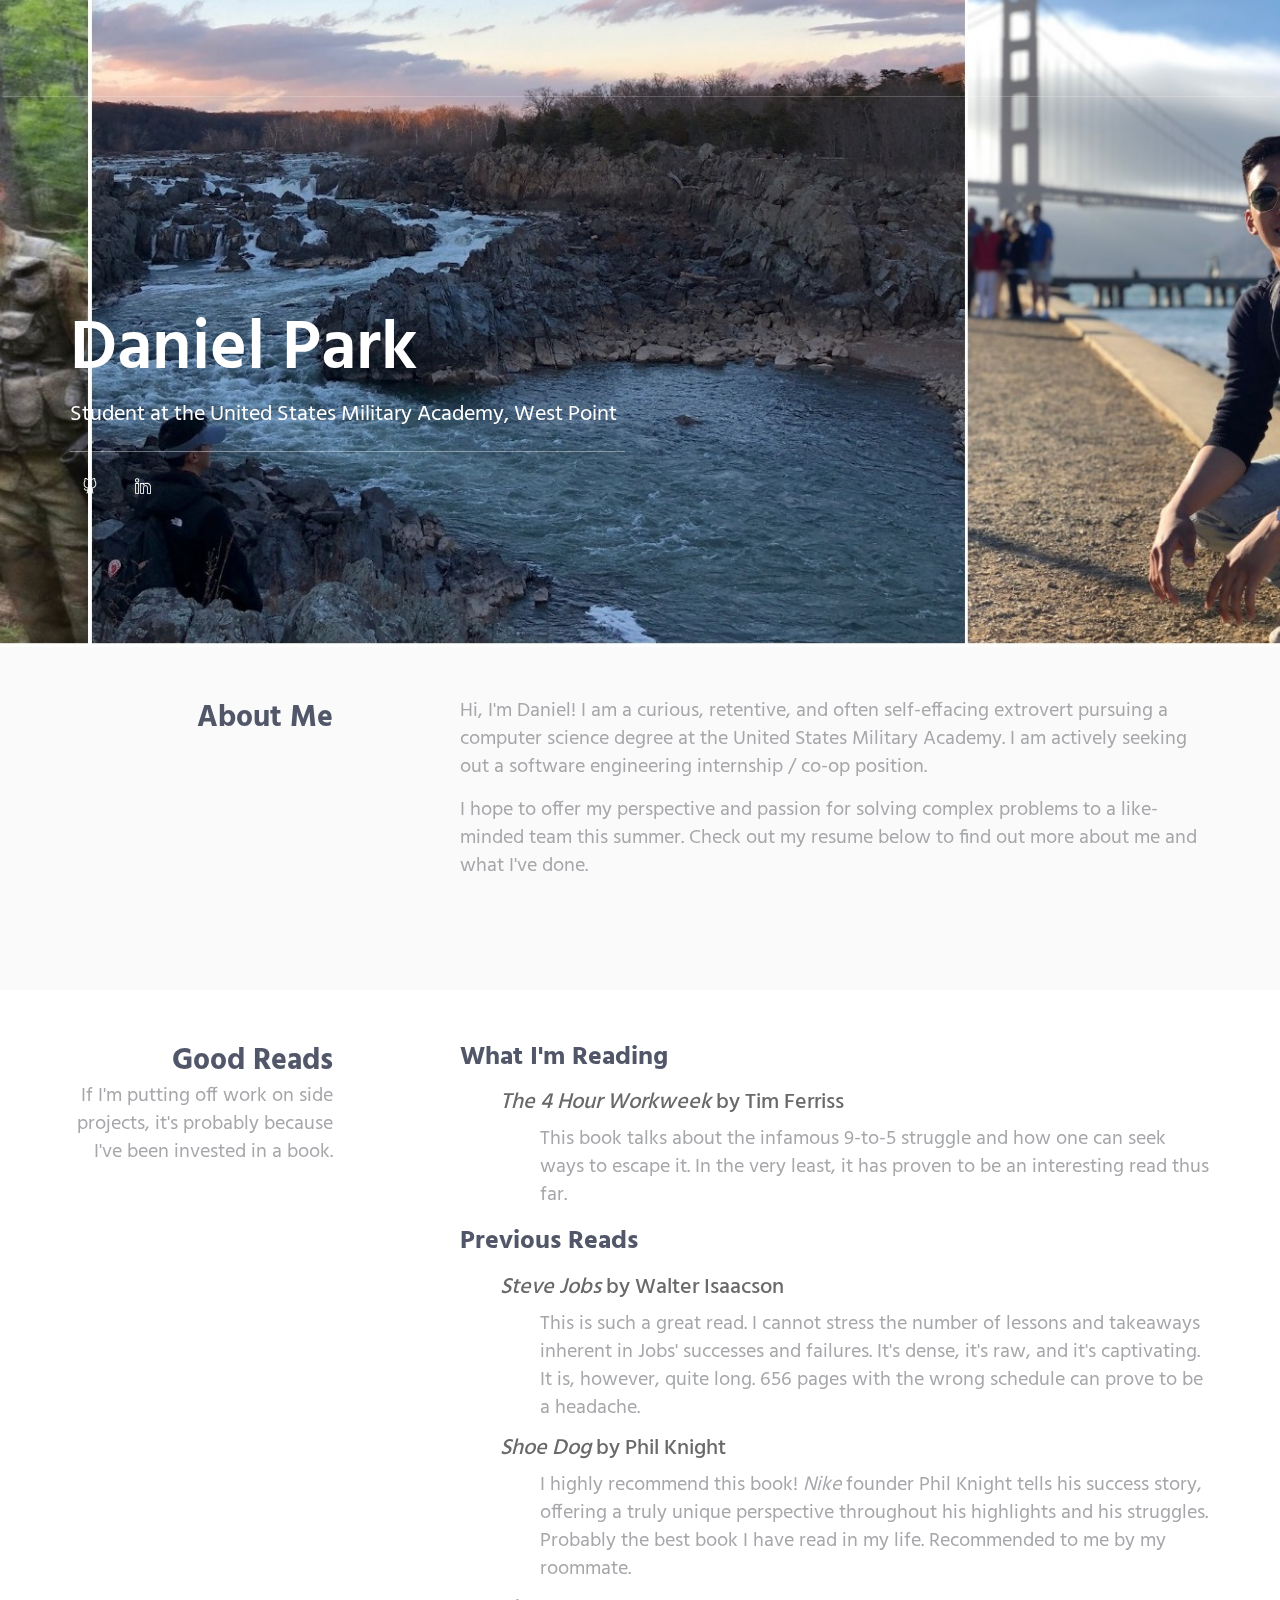
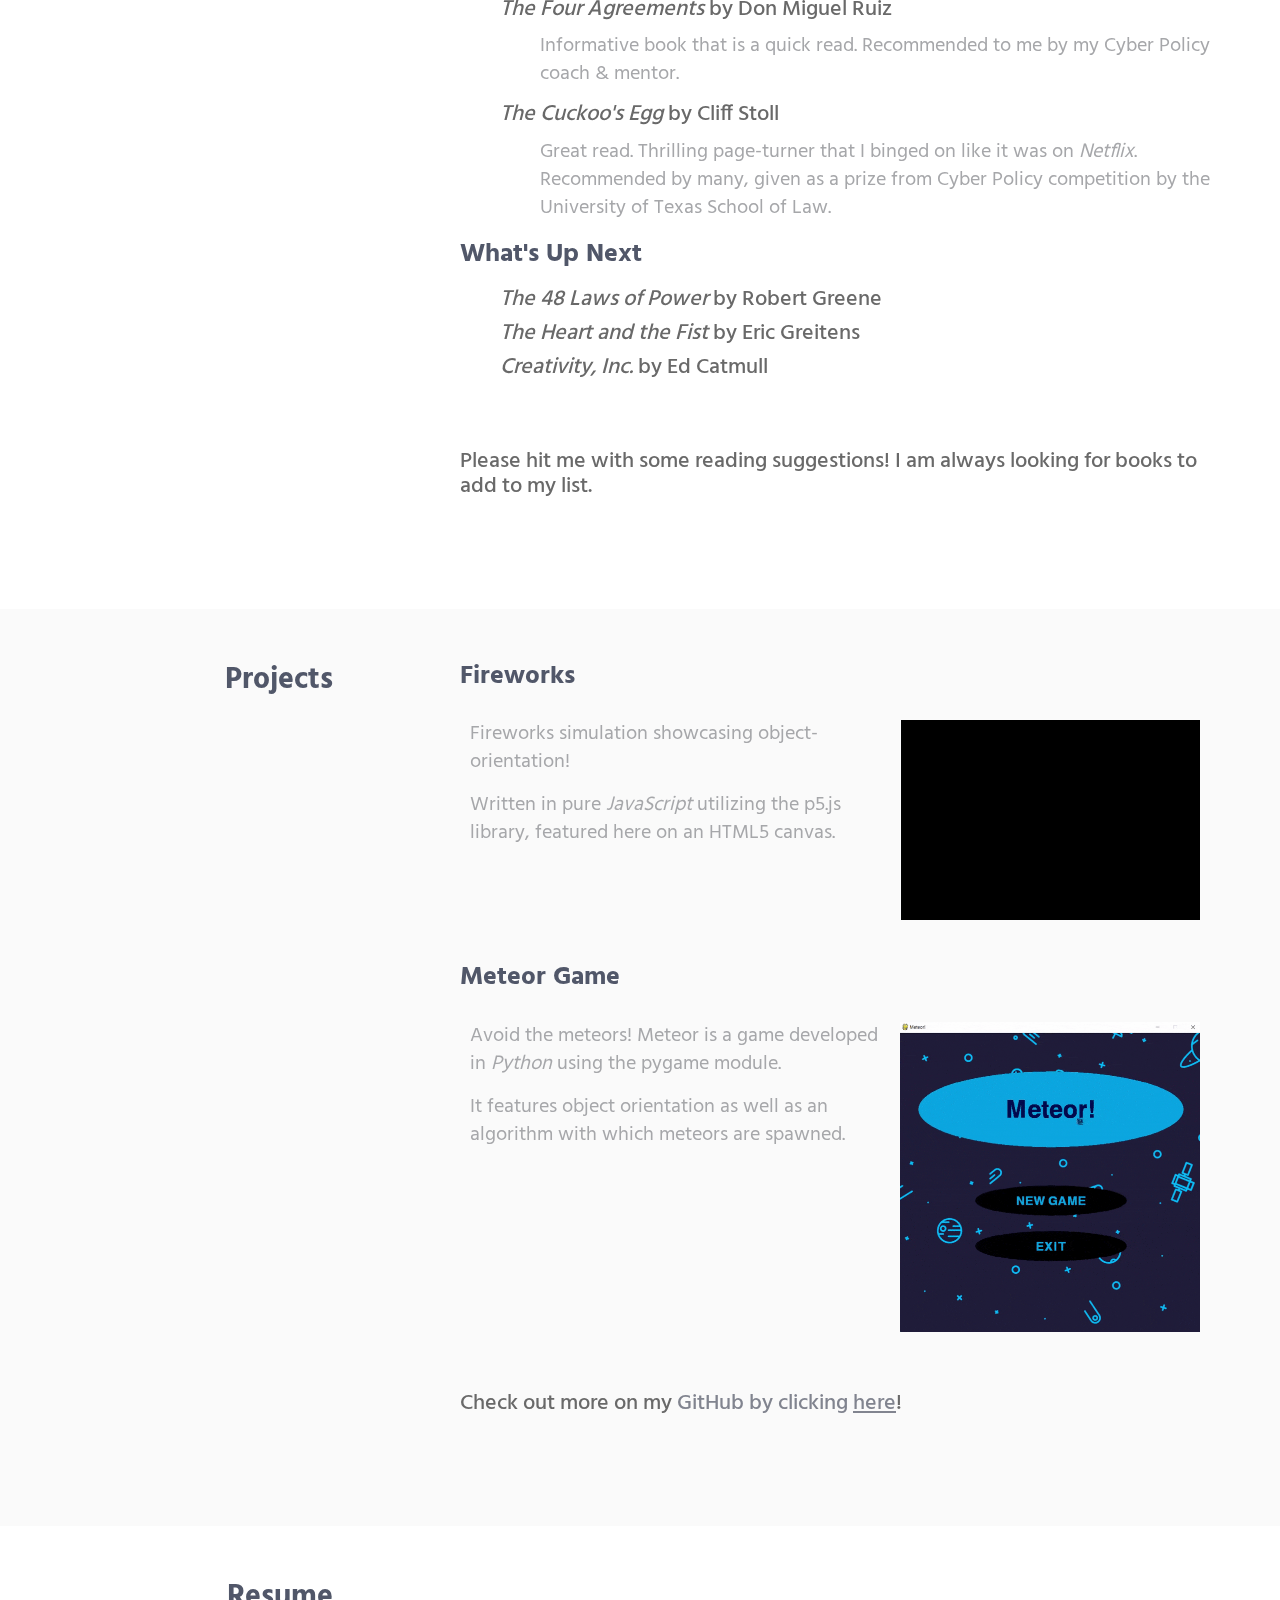
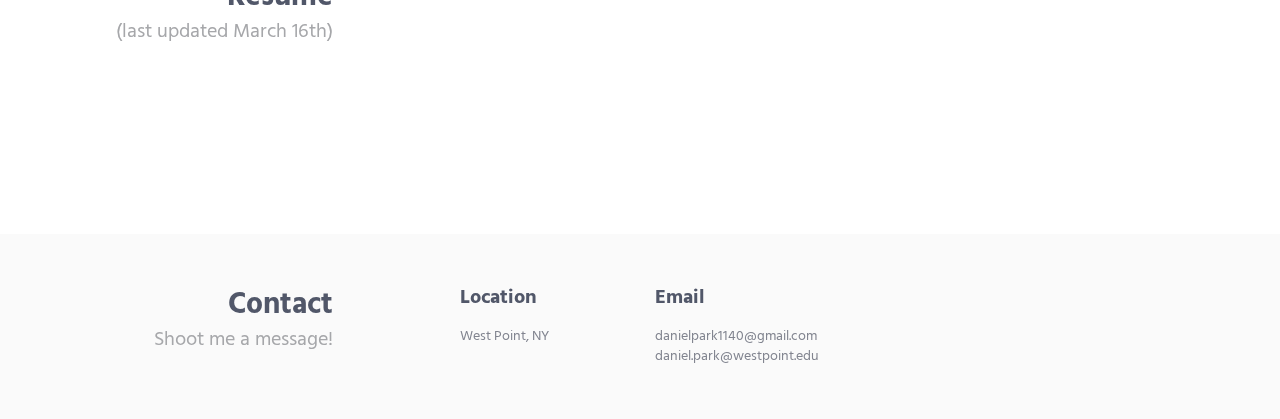
==== commit 51e9d99f: "updated index" ====
--- a/index.html
+++ b/index.html
@@ -1,413 +1,420 @@
-<!DOCTYPE html>
-
-
-<html lang="en" class="no-js">
-<!-- BEGIN HEAD -->
-
-<head>
-  <meta charset="utf-8" />
-  <title>Daniel Park: Welcome to my Site!</title>
-  <meta http-equiv="X-UA-Compatible" content="IE=edge">
-  <meta content="width=device-width, initial-scale=1" name="viewport" />
-  <meta content="" name="description" />
-  <meta content="" name="author" />
-
-  <!-- GLOBAL MANDATORY STYLES -->
-  <!-- <link href="https://fonts.googleapis.com/css?family=Open+Sans" rel="stylesheet"> -->
-  <link href="https://fonts.googleapis.com/css?family=Hind:300,400,500,600,700" rel="stylesheet" type="text/css">
-  <link href="vendor/simple-line-icons/css/simple-line-icons.css" rel="stylesheet" type="text/css" />
-  <link href="vendor/bootstrap/css/bootstrap.min.css" rel="stylesheet" type="text/css" />
-
-  <!-- PAGE LEVEL PLUGIN STYLES -->
-  <link href="css/animate.css" rel="stylesheet">
-
-  <!-- THEME STYLES -->
-  <link href="css/layout.min.css" rel="stylesheet" type="text/css" />
-
-  <!-- Favicon -->
-  <link rel="shortcut icon" href="favicon.ico" />
-</head>
-<!-- END HEAD -->
-
-<!-- BODY -->
-
-<body id="body" data-spy="scroll" data-target=".header">
-
-  <!--========== HEADER ==========-->
-  <header class="header navbar-fixed-top">
-    <!-- Navbar -->
-    <nav class="navbar" role="navigation">
-      <div class="container">
-        <!-- Brand and toggle get grouped for better mobile display -->
-        <div class="menu-container js_nav-item">
-          <button type="button" class="navbar-toggle" data-toggle="collapse" data-target=".nav-collapse">
-            <span class="sr-only">Toggle navigation</span>
-            <span class="toggle-icon"></span>
-          </button>
-
-          <!-- Logo -->
-
-          <!-- End Logo -->
-        </div>
-
-        <!-- Collect the nav links, forms, and other content for toggling -->
-        <div class="collapse navbar-collapse nav-collapse">
-          <div class="menu-container">
-            <ul class="nav navbar-nav navbar-nav-right">
-              <li class="js_nav-item nav-item"><a class="nav-item-child nav-item-hover" href="#body">Home</a></li>
-              <li class="js_nav-item nav-item"><a class="nav-item-child nav-item-hover" href="#about">About</a></li>
-              <li class="js_nav-item nav-item"><a class="nav-item-child nav-item-hover" href="#reading">Good Reads</a></li>
-              <li class="js_nav-item nav-item"><a class="nav-item-child nav-item-hover" href="#projects">Projects</a></li>
-              <li class="js_nav-item nav-item"><a class="nav-item-child nav-item-hover" href="#experience">Resume</a></li>
-              <li class="js_nav-item nav-item"><a class="nav-item-child nav-item-hover" href="#contact">Contact</a></li>
-            </ul>
-          </div>
-        </div>
-        <!-- End Navbar Collapse -->
-      </div>
-    </nav>
-    <!-- Navbar -->
-  </header>
-  <!--========== END HEADER ==========-->
-  <!-- update -->
-  <!--========== SLIDER ==========-->
-  <div class="promo-block parallax-window" data-parallax="scroll" data-image-src="./img/slider.jpg">
-    <div class="container">
-      <div class="row">
-        <div class="col-sm-6">
-          <div class="promo-block-divider">
-            <h1 class="promo-block-title">Daniel Park</h1>
-            <p class="promo-block-text">Student at the United States Military Academy, West Point <br></p>
-          </div>
-          <ul class="list-inline">
-            <li><a href="https://github.com/panieldark/" target="_blank" class="social-icons"><i class="icon-social-github"></i></a></li>
-            <li><a href="https://www.linkedin.com/in/park-daniel-c/" target="_blank" class="social-icons"><i class="icon-social-linkedin"></i></a></li>
-          </ul>
-        </div>
-      </div>
-      <!--// end row -->
-    </div>
-  </div><!-- End SLIDER -->
-
-  <!--========== SLIDER ==========-->
-
-  <!--========== PAGE LAYOUT ==========-->
-  <!-- About -->
-  <div id="about">
-    <div class="bg-color-sky-light" data-auto-height="true">
-      <div class="container content-lg">
-        <div class="row">
-          <div class="col-sm-3 sm-margin-b-30">
-            <div class="text-right sm-text-left">
-              <h2 class="margin-b-0">About Me</h2>
-              <p></p>
-
-            </div>
-          </div>
-          <div class="col-sm-8 col-sm-offset-1">
-            <div class="margin-b-60">
-
-              <p> Hi, I'm Daniel! I am a curious, retentive, and often self-effacing extrovert pursuing a computer science degree at the United States Military Academy. I am actively seeking out a software engineering internship / co-op position.</p>
-
-              <!-- <p>If you are considering bringing me onto your team, there are some quick things you should know:
-
-                Above all, I can guarantee that I will be 110% committed to learning and helping out in any way possible. I am open to the prospect of wearing many hats and late nights. I am not scared to find out how that I have lots still to
-                learn;
-                I cherish this. </p>
-              <p>I have spent two years at West Point, a place globally known to be a challenging and developmental experience.
-                Ultimately, it allows me to guarantee: I am not a person that rolls into the office by 1130. I will be there bright and
-                early, committed to develop myself and the project at hand.
-
-                Once I commit myself to something, I care about it. I become obsessed with developing and improving it. And once developed, I continue maintaining it and think about how it can become better.</p> -->
-
-              <p>I hope to offer my perspective and passion for solving complex problems to a like-minded team this summer. Check out my resume below to find out more about me and what I've done.</p>
-              <!-- <p>(FOR LATER)CS fundamentals including data structures, algorithms and complexity analysis
-                · Proven track record of taking ownership and successfully delivering results
-                · Experience with service-oriented architecture and web application/services development from scratch
-                · Understanding of performance tradeoffs, load balancing and operational issues
-                · Ability to clearly and concisely communicate with technical and non-technical stakeholders across all levels of the organization
-                · Demonstrated ability to mentor other software developers to maintain architectural vision and software quality
-                · Working in building large-scale, high-performance systems in a complex, multi-tiered, distributed environment
-                · Ability to thrive in fast-paced, dynamic environment</p> -->
-
-            </div>
-          </div>
-          <!--// end row -->
-        </div>
-      </div>
-    </div>
-  </div>
-  <!-- End About -->
-
-
-  <!-- Good Reads -->
-  <div id="reading">
-
-    <div class="container content-lg" data-auto-height="true">
-      <div class="row">
-        <div class="col-sm-3 sm-margin-b-30">
-          <div class="text-right sm-text-left">
-            <h2 class="margin-b-0">Good Reads</h2>
-            <p>If I'm putting off work on side projects, it's probably because I've been invested in a book.</p>
-          </div>
-        </div>
-
-
-        <div class="col-sm-8 col-sm-offset-1">
-          <div class="margin-b-60">
-                <div id="container">
-
-                  <div id="container">
-                    <h3>What I'm Reading</h3>
-                    <ul>
-                      <h4> <i>Steve Jobs</i> by Walter Isaacson </h4>
-                      <ul>
-                        <p>Started on March 23rd.. it's a long book.</p>
-                      </ul>
-                    </ul>
-                  </div>
-
-                  <div id="container">
-                    <h3>Previous Reads</h3>
-                    <p>
-                      <ul>
-                        <h4><i>Shoe Dog</i> by Phil Knight</h4>
-                        <ul>
-                          <p> I highly recommend this book! <i>Nike</i> founder Phil Knight tells his success story, offering a truly unique perspective throughout his highlights and his struggles. Probably the best book I have read in my life.
-                            Recommended to me by my roommate.
-                        </ul>
-                        </p>
-                      </ul>
-                      <ul>
-                        <h4> <i>The Four Agreements</i> by Don Miguel Ruiz </h4>
-                        <ul>
-                          <p> Informative book that is a quick read. Recommended to me by my Cyber Policy coach & mentor.</p>
-                        </ul>
-                      </ul>
-                      <ul>
-                        <h4> <i>The Cuckoo's Egg</i> by Cliff Stoll </h4>
-                        <ul>
-                          <p> Great read. Thrilling page-turner that I binged on like it was on <i>Netflix</i>. Recommended by many, given as a prize from Cyber Policy competition by the University of Texas School of Law.
-                          </p>
-                        </ul>
-                      </ul>
-                    </p>
-                  </div>
-
-                  <div id="container" style="margin-bottom: 70px">
-                    <h3>What's Up Next</h3>
-                    <p>
-                      <ul>
-                        <h4> <i>The 48 Laws of Power</i> by Robert Greene </h4>
-                      </ul>
-                      <ul>
-                        <h4> <i>The 4 Hour Workweek</i> by Tim Ferriss</h4>
-                      </ul>
-                      <ul>
-                        <h4> <i>The Heart and the Fist</i> by Eric Greitens</h4>
-                      </ul>
-                    </p>
-                  </div>
-
-                  <div id="container">
-                    <h4>Please hit me with some reading suggestions! I am always looking for books to add to my list.</h4>
-                  </div>
-
-                </div>
-              </div>
-            </div>
-        <!--// end row -->
-      </div>
-    </div>
-    <!--// end row -->
-  </div>
-
-  </div>
-  <!-- End Good Reads -->
-
-  <!-- Projects -->
-
-  <div id="projects">
-    <div class="bg-color-sky-light" data-auto-height="true">
-      <div class="container content-lg">
-        <div class="row">
-          <div class="col-sm-3 sm-margin-b-30">
-            <div class="text-right sm-text-left">
-              <h2 class="margin-b-0">Projects</h2>
-              <!-- <p>What I've been working on.</p>
-              <p>(DELETE) Where I'm drawing from: https://www.quora.com/What-are-some-good-programming-side-projects-to-work-on-in-your-undergrad-thatll-look-good-on-a-resume</p>
-              <p>https://github.com/karan/Projects</p>
-              <p>https://codeburst.io/10-awesome-web-developer-portfolios-d266b32e6154</p>
-              <p>And potentially: https://gist.github.com/domenic/ec8b0fc8ab45f39403dd</p> -->
-
-            </div>
-          </div>
-          <div class="col-sm-8 col-sm-offset-1">
-            <div class="margin-b-60">
-
-              <div id="container" style="margin-bottom: 30px">
-                <table style="width:100%; ">
-                  <tr>
-                  <tr>
-                    <h3>Fireworks</h3>
-                  </tr>
-                  <td style="padding: 10px; margin: 10px;" valign="baseline">
-                    <p>Fireworks simulation showcasing object-orientation! </p>
-                    <p> Written in pure <i>JavaScript</i> utilizing the p5.js library, featured here on an HTML5 canvas. </p>
-                  </td>
-                  <td style="padding: 10px; margin: 10px;"> <a href="https://github.com/panieldark/fireworks" target="_blank">
-                      <img data-src="./img/projects/fireworks.gif" alt="fireworks" class="  lazyloaded" src="./img/projects/fireworks.gif" style="width: 300px; height: 200px"></a></td>
-
-                  </tr>
-
-                </table>
-
-              </div>
-
-              <div id="container" style="margin-bottom: 50px">
-                <table style="width:100%;">
-                  <tr>
-                  <tr>
-                    <h3>Meteor Game</h3>
-                  </tr>
-                  <td style="padding: 10px; margin: 10px" valign="baseline">
-                    <p>Avoid the meteors! Meteor is a game developed in <i>Python</i> using the pygame module. </p>
-                    <p> It features object orientation as well as an algorithm with which meteors are spawned. </p>
-                  </td>
-                  <td style="padding: 10px; margin: 10px;"> <a href="https://github.com/panieldark/meteor-game" target="_blank">
-                      <img data-src="./img/projects/meteor.gif" alt="Meteor Game" class="  lazyloaded" src="./img/projects/meteor.gif" style="width: 300px; height: 310px;"></a></td>
-
-                  </tr>
-
-                </table>
-
-              </div>
-
-              <div id="container">
-                <h4>Check out more on my <a href="github.com/panieldark">GitHub by clicking <u> here</u></a>!</h4>
-              </div>
-
-            </div>
-          </div>
-        </div>
-      </div>
-    </div>
-  </div>
-  <!-- End Projects -->
-
-
-  <!-- Resume -->
-  <div id="resume">
-
-    <div class="container content-lg">
-      <div class="row">
-        <div class="col-sm-3 sm-margin-b-30">
-          <div class="text-right sm-text-left">
-            <h2 class="margin-b-0">Resume</h2>
-            <p>(last updated March 16th) </p>
-          </div>
-        </div>
-        <div class="col-sm-8 col-sm-offset-1">
-          <div class="row row-space-2 margin-b-4">
-
-            <div class="col-md-4 md-margin-b-4">
-              <div class="service bg-color-base wow zoomIn" data-height="height" data-wow-duration=".3" data-wow-delay=".1s">
-                <div class="service-element">
-                  <i class="service-icon color-white icon-screen-tablet"></i>
-                </div>
-                <div class="service-info">
-                  <h3 class="color-white">Download</h3>
-                  <p class="color-white margin-b-5">Click Me!</p>
-                </div>
-                <a href="./daniel-park-resume.pdf" target="_blank" class="content-wrapper-link"></a>
-              </div>
-            </div>
-            <div class="col-md-4">
-
-            </div>
-          </div>
-          <!--// end row -->
-        </div>
-      </div>
-      <!--// end row -->
-    </div>
-
-  </div>
-  <!-- End Resume -->
-
-
-  </div>
-  <div class="masonry-grid-item col-xs-12 col-sm-6 col-md-4 md-margin-b-4">
-
-  </div>
-  </div>
-  <!-- End Masonry Grid -->
-  </div>
-  </div>
-  <!--// end row -->
-  </div>
-  </div>
-  <!-- End Work -->
-
-  <!-- Contact -->
-  <div id="contact">
-    <div class="bg-color-sky-light">
-      <div class="container content-lg">
-        <div class="row">
-          <div class="col-sm-3 sm-margin-b-30">
-            <div class="text-right sm-text-left">
-              <h2 class="margin-b-0">Contact</h2>
-              <p>Shoot me a message!</p>
-            </div>
-          </div>
-          <div class="col-sm-8 col-sm-offset-1">
-            <div class="row">
-              <div class="col-md-3 col-xs-6 md-margin-b-30">
-                <h5>Location</h5>
-                <a href="https://bit.ly/2Cp3yWv">West Point, NY</a>
-              </div>
-              <div class="col-md-3 col-xs-6">
-                <h5>Email</h5>
-                <a href="mailto:danielpark1140@gmail.com">danielpark1140@gmail.com</a>
-                <a href="mailto:daniel.park@westpoint.edu">daniel.park@westpoint.edu</a>
-              </div>
-
-            </div>
-          </div>
-        </div>
-        <!--// end row -->
-
-      </div>
-    </div>
-  </div>
-
-
-  <!-- Back To Top -->
-  <a href="javascript:void(0);" class="js-back-to-top back-to-top">Top</a>
-
-  <!-- JAVASCRIPTS(Load javascripts at bottom, this will reduce page load time) -->
-  <!-- CORE PLUGINS -->
-  <script src="vendor/jquery.min.js" type="text/javascript"></script>
-  <script src="vendor/jquery-migrate.min.js" type="text/javascript"></script>
-  <script src="vendor/bootstrap/js/bootstrap.min.js" type="text/javascript"></script>
-
-  <!-- PAGE LEVEL PLUGINS -->
-  <script src="vendor/jquery.easing.js" type="text/javascript"></script>
-  <script src="vendor/jquery.back-to-top.js" type="text/javascript"></script>
-  <script src="vendor/jquery.smooth-scroll.js" type="text/javascript"></script>
-  <script src="vendor/jquery.wow.min.js" type="text/javascript"></script>
-  <script src="vendor/jquery.parallax.min.js" type="text/javascript"></script>
-  <script src="vendor/jquery.appear.js" type="text/javascript"></script>
-  <script src="vendor/masonry/jquery.masonry.pkgd.min.js" type="text/javascript"></script>
-  <script src="vendor/masonry/imagesloaded.pkgd.min.js" type="text/javascript"></script>
-
-  <!-- PAGE LEVEL SCRIPTS -->
-  <script src="js/layout.min.js" type="text/javascript"></script>
-  <script src="js/components/progress-bar.min.js" type="text/javascript"></script>
-  <script src="js/components/masonry.min.js" type="text/javascript"></script>
-  <script src="js/components/wow.min.js" type="text/javascript"></script>
-
-</body>
-<!-- END BODY -->
-
-</html>
+<!DOCTYPE html>
+
+
+<html lang="en" class="no-js">
+<!-- BEGIN HEAD -->
+
+<head>
+  <meta charset="utf-8" />
+  <title>Daniel Park: Welcome to my Site!</title>
+  <meta http-equiv="X-UA-Compatible" content="IE=edge">
+  <meta content="width=device-width, initial-scale=1" name="viewport" />
+  <meta content="" name="description" />
+  <meta content="" name="author" />
+
+  <!-- GLOBAL MANDATORY STYLES -->
+  <!-- <link href="https://fonts.googleapis.com/css?family=Open+Sans" rel="stylesheet"> -->
+  <link href="https://fonts.googleapis.com/css?family=Hind:300,400,500,600,700" rel="stylesheet" type="text/css">
+  <link href="vendor/simple-line-icons/css/simple-line-icons.css" rel="stylesheet" type="text/css" />
+  <link href="vendor/bootstrap/css/bootstrap.min.css" rel="stylesheet" type="text/css" />
+
+  <!-- PAGE LEVEL PLUGIN STYLES -->
+  <link href="css/animate.css" rel="stylesheet">
+
+  <!-- THEME STYLES -->
+  <link href="css/layout.min.css" rel="stylesheet" type="text/css" />
+
+  <!-- Favicon -->
+  <link rel="shortcut icon" href="favicon.ico" />
+</head>
+<!-- END HEAD -->
+
+<!-- BODY -->
+
+<body id="body" data-spy="scroll" data-target=".header">
+
+  <!--========== HEADER ==========-->
+  <header class="header navbar-fixed-top">
+    <!-- Navbar -->
+    <nav class="navbar" role="navigation">
+      <div class="container">
+        <!-- Brand and toggle get grouped for better mobile display -->
+        <div class="menu-container js_nav-item">
+          <button type="button" class="navbar-toggle" data-toggle="collapse" data-target=".nav-collapse">
+            <span class="sr-only">Toggle navigation</span>
+            <span class="toggle-icon"></span>
+          </button>
+
+          <!-- Logo -->
+
+          <!-- End Logo -->
+        </div>
+
+        <!-- Collect the nav links, forms, and other content for toggling -->
+        <div class="collapse navbar-collapse nav-collapse">
+          <div class="menu-container">
+            <ul class="nav navbar-nav navbar-nav-right">
+              <li class="js_nav-item nav-item"><a class="nav-item-child nav-item-hover" href="#body">Home</a></li>
+              <li class="js_nav-item nav-item"><a class="nav-item-child nav-item-hover" href="#about">About</a></li>
+              <li class="js_nav-item nav-item"><a class="nav-item-child nav-item-hover" href="#reading">Good Reads</a></li>
+              <li class="js_nav-item nav-item"><a class="nav-item-child nav-item-hover" href="#projects">Projects</a></li>
+              <li class="js_nav-item nav-item"><a class="nav-item-child nav-item-hover" href="#experience">Resume</a></li>
+              <li class="js_nav-item nav-item"><a class="nav-item-child nav-item-hover" href="#contact">Contact</a></li>
+            </ul>
+          </div>
+        </div>
+        <!-- End Navbar Collapse -->
+      </div>
+    </nav>
+    <!-- Navbar -->
+  </header>
+  <!--========== END HEADER ==========-->
+  <!-- update -->
+  <!--========== SLIDER ==========-->
+  <div class="promo-block parallax-window" data-parallax="scroll" data-image-src="./img/slider.jpg">
+    <div class="container">
+      <div class="row">
+        <div class="col-sm-6">
+          <div class="promo-block-divider">
+            <h1 class="promo-block-title">Daniel Park</h1>
+            <p class="promo-block-text">Student at the United States Military Academy, West Point <br></p>
+          </div>
+          <ul class="list-inline">
+            <li><a href="https://github.com/panieldark/" target="_blank" class="social-icons"><i class="icon-social-github"></i></a></li>
+            <li><a href="https://www.linkedin.com/in/park-daniel-c/" target="_blank" class="social-icons"><i class="icon-social-linkedin"></i></a></li>
+          </ul>
+        </div>
+      </div>
+      <!--// end row -->
+    </div>
+  </div><!-- End SLIDER -->
+
+  <!--========== SLIDER ==========-->
+
+  <!--========== PAGE LAYOUT ==========-->
+  <!-- About -->
+  <div id="about">
+    <div class="bg-color-sky-light" data-auto-height="true">
+      <div class="container content-lg">
+        <div class="row">
+          <div class="col-sm-3 sm-margin-b-30">
+            <div class="text-right sm-text-left">
+              <h2 class="margin-b-0">About Me</h2>
+              <p></p>
+
+            </div>
+          </div>
+          <div class="col-sm-8 col-sm-offset-1">
+            <div class="margin-b-60">
+
+              <p> Hi, I'm Daniel! I am a curious, retentive, and often self-effacing extrovert pursuing a computer science degree at the United States Military Academy. I am actively seeking out a software engineering internship / co-op position.</p>
+
+              <!-- <p>If you are considering bringing me onto your team, there are some quick things you should know:
+
+                Above all, I can guarantee that I will be 110% committed to learning and helping out in any way possible. I am open to the prospect of wearing many hats and late nights. I am not scared to find out how that I have lots still to
+                learn;
+                I cherish this. </p>
+              <p>I have spent two years at West Point, a place globally known to be a challenging and developmental experience.
+                Ultimately, it allows me to guarantee: I am not a person that rolls into the office by 1130. I will be there bright and
+                early, committed to develop myself and the project at hand.
+
+                Once I commit myself to something, I care about it. I become obsessed with developing and improving it. And once developed, I continue maintaining it and think about how it can become better.</p> -->
+
+              <p>I hope to offer my perspective and passion for solving complex problems to a like-minded team this summer. Check out my resume below to find out more about me and what I've done.</p>
+              <!-- <p>(FOR LATER)CS fundamentals including data structures, algorithms and complexity analysis
+                · Proven track record of taking ownership and successfully delivering results
+                · Experience with service-oriented architecture and web application/services development from scratch
+                · Understanding of performance tradeoffs, load balancing and operational issues
+                · Ability to clearly and concisely communicate with technical and non-technical stakeholders across all levels of the organization
+                · Demonstrated ability to mentor other software developers to maintain architectural vision and software quality
+                · Working in building large-scale, high-performance systems in a complex, multi-tiered, distributed environment
+                · Ability to thrive in fast-paced, dynamic environment</p> -->
+
+            </div>
+          </div>
+          <!--// end row -->
+        </div>
+      </div>
+    </div>
+  </div>
+  <!-- End About -->
+
+
+  <!-- Good Reads -->
+  <div id="reading">
+
+    <div class="container content-lg" data-auto-height="true">
+      <div class="row">
+        <div class="col-sm-3 sm-margin-b-30">
+          <div class="text-right sm-text-left">
+            <h2 class="margin-b-0">Good Reads</h2>
+            <p>If I'm putting off work on side projects, it's probably because I've been invested in a book.</p>
+          </div>
+        </div>
+
+
+        <div class="col-sm-8 col-sm-offset-1">
+          <div class="margin-b-60">
+            <div id="container">
+
+              <div id="container">
+                <h3>What I'm Reading</h3>
+                <ul>
+                  <h4> <i>The 4 Hour Workweek</i> by Tim Ferriss</h4>
+                  <ul>
+                    <p>This book talks about the infamous 9-to-5 struggle and how one can seek ways to escape it. In the very least, it has proven to be an interesting read thus far.</p>
+                  </ul>
+                </ul>
+              </div>
+
+              <div id="container">
+                <h3>Previous Reads</h3>
+                <p>
+                  <ul>
+                    <h4><i>Steve Jobs</i> by Walter Isaacson</h4>
+                    <ul>
+                      <p> This is such a great read. I cannot stress the number of lessons and takeaways inherent in Jobs' successes and failures. It's dense, it's raw, and it's captivating. It is, however, quite long. 656 pages with the wrong schedule can prove to be a headache.
+                    </ul>
+                </p>
+                </ul>
+                  <ul>
+                    <h4><i>Shoe Dog</i> by Phil Knight</h4>
+                    <ul>
+                      <p> I highly recommend this book! <i>Nike</i> founder Phil Knight tells his success story, offering a truly unique perspective throughout his highlights and his struggles. Probably the best book I have read in my life.
+                        Recommended to me by my roommate.
+                    </ul>
+                </p>
+                </ul>
+                <ul>
+                  <h4> <i>The Four Agreements</i> by Don Miguel Ruiz </h4>
+                  <ul>
+                    <p> Informative book that is a quick read. Recommended to me by my Cyber Policy coach & mentor.</p>
+                  </ul>
+                </ul>
+                <ul>
+                  <h4> <i>The Cuckoo's Egg</i> by Cliff Stoll </h4>
+                  <ul>
+                    <p> Great read. Thrilling page-turner that I binged on like it was on <i>Netflix</i>. Recommended by many, given as a prize from Cyber Policy competition by the University of Texas School of Law.
+                    </p>
+                  </ul>
+                </ul>
+                </p>
+              </div>
+
+              <div id="container" style="margin-bottom: 70px">
+                <h3>What's Up Next</h3>
+                <p>
+                  <ul>
+                    <h4> <i>The 48 Laws of Power</i> by Robert Greene </h4>
+                  </ul>
+                  <ul>
+                    <h4> <i>The Heart and the Fist</i> by Eric Greitens</h4>
+                  </ul>
+                  <ul>
+                    <h4> <i>Creativity, Inc.</i> by Ed Catmull</h4>
+                  </ul>
+                </p>
+              </div>
+
+              <div id="container">
+                <h4>Please hit me with some reading suggestions! I am always looking for books to add to my list.</h4>
+              </div>
+
+            </div>
+          </div>
+        </div>
+        <!--// end row -->
+      </div>
+    </div>
+    <!--// end row -->
+  </div>
+
+  </div>
+  <!-- End Good Reads -->
+
+  <!-- Projects -->
+
+  <div id="projects">
+    <div class="bg-color-sky-light" data-auto-height="true">
+      <div class="container content-lg">
+        <div class="row">
+          <div class="col-sm-3 sm-margin-b-30">
+            <div class="text-right sm-text-left">
+              <h2 class="margin-b-0">Projects</h2>
+              <!-- <p>What I've been working on.</p>
+              <p>(DELETE) Where I'm drawing from: https://www.quora.com/What-are-some-good-programming-side-projects-to-work-on-in-your-undergrad-thatll-look-good-on-a-resume</p>
+              <p>https://github.com/karan/Projects</p>
+              <p>https://codeburst.io/10-awesome-web-developer-portfolios-d266b32e6154</p>
+              <p>And potentially: https://gist.github.com/domenic/ec8b0fc8ab45f39403dd</p> -->
+
+            </div>
+          </div>
+          <div class="col-sm-8 col-sm-offset-1">
+            <div class="margin-b-60">
+
+              <div id="container" style="margin-bottom: 30px">
+                <table style="width:100%; ">
+                  <tr>
+                  <tr>
+                    <h3>Fireworks</h3>
+                  </tr>
+                  <td style="padding: 10px; margin: 10px;" valign="baseline">
+                    <p>Fireworks simulation showcasing object-orientation! </p>
+                    <p> Written in pure <i>JavaScript</i> utilizing the p5.js library, featured here on an HTML5 canvas. </p>
+                  </td>
+                  <td style="padding: 10px; margin: 10px;"> <a href="https://github.com/panieldark/fireworks" target="_blank">
+                      <img data-src="./img/projects/fireworks.gif" alt="fireworks" class="  lazyloaded" src="./img/projects/fireworks.gif" style="width: 300px; height: 200px"></a></td>
+
+                  </tr>
+
+                </table>
+
+              </div>
+
+              <div id="container" style="margin-bottom: 50px">
+                <table style="width:100%;">
+                  <tr>
+                  <tr>
+                    <h3>Meteor Game</h3>
+                  </tr>
+                  <td style="padding: 10px; margin: 10px" valign="baseline">
+                    <p>Avoid the meteors! Meteor is a game developed in <i>Python</i> using the pygame module. </p>
+                    <p> It features object orientation as well as an algorithm with which meteors are spawned. </p>
+                  </td>
+                  <td style="padding: 10px; margin: 10px;"> <a href="https://github.com/panieldark/meteor-game" target="_blank">
+                      <img data-src="./img/projects/meteor.gif" alt="Meteor Game" class="  lazyloaded" src="./img/projects/meteor.gif" style="width: 300px; height: 310px;"></a></td>
+
+                  </tr>
+
+                </table>
+
+              </div>
+
+              <div id="container">
+                <h4>Check out more on my <a href="github.com/panieldark">GitHub by clicking <u> here</u></a>!</h4>
+              </div>
+
+            </div>
+          </div>
+        </div>
+      </div>
+    </div>
+  </div>
+  <!-- End Projects -->
+
+
+  <!-- Resume -->
+  <div id="resume">
+
+    <div class="container content-lg">
+      <div class="row">
+        <div class="col-sm-3 sm-margin-b-30">
+          <div class="text-right sm-text-left">
+            <h2 class="margin-b-0">Resume</h2>
+            <p>(last updated March 16th) </p>
+          </div>
+        </div>
+        <div class="col-sm-8 col-sm-offset-1">
+          <div class="row row-space-2 margin-b-4">
+
+            <div class="col-md-4 md-margin-b-4">
+              <div class="service bg-color-base wow zoomIn" data-height="height" data-wow-duration=".3" data-wow-delay=".1s">
+                <div class="service-element">
+                  <i class="service-icon color-white icon-screen-tablet"></i>
+                </div>
+                <div class="service-info">
+                  <h3 class="color-white">Download</h3>
+                  <p class="color-white margin-b-5">Click Me!</p>
+                </div>
+                <a href="./daniel-park-resume.pdf" target="_blank" class="content-wrapper-link"></a>
+              </div>
+            </div>
+            <div class="col-md-4">
+
+            </div>
+          </div>
+          <!--// end row -->
+        </div>
+      </div>
+      <!--// end row -->
+    </div>
+
+  </div>
+  <!-- End Resume -->
+
+
+  </div>
+  <div class="masonry-grid-item col-xs-12 col-sm-6 col-md-4 md-margin-b-4">
+
+  </div>
+  </div>
+  <!-- End Masonry Grid -->
+  </div>
+  </div>
+  <!--// end row -->
+  </div>
+  </div>
+  <!-- End Work -->
+
+  <!-- Contact -->
+  <div id="contact">
+    <div class="bg-color-sky-light">
+      <div class="container content-lg">
+        <div class="row">
+          <div class="col-sm-3 sm-margin-b-30">
+            <div class="text-right sm-text-left">
+              <h2 class="margin-b-0">Contact</h2>
+              <p>Shoot me a message!</p>
+            </div>
+          </div>
+          <div class="col-sm-8 col-sm-offset-1">
+            <div class="row">
+              <div class="col-md-3 col-xs-6 md-margin-b-30">
+                <h5>Location</h5>
+                <a href="https://bit.ly/2Cp3yWv">West Point, NY</a>
+              </div>
+              <div class="col-md-3 col-xs-6">
+                <h5>Email</h5>
+                <a href="mailto:danielpark1140@gmail.com">danielpark1140@gmail.com</a>
+                <a href="mailto:daniel.park@westpoint.edu">daniel.park@westpoint.edu</a>
+              </div>
+
+            </div>
+          </div>
+        </div>
+        <!--// end row -->
+
+      </div>
+    </div>
+  </div>
+
+
+  <!-- Back To Top -->
+  <a href="javascript:void(0);" class="js-back-to-top back-to-top">Top</a>
+
+  <!-- JAVASCRIPTS(Load javascripts at bottom, this will reduce page load time) -->
+  <!-- CORE PLUGINS -->
+  <script src="vendor/jquery.min.js" type="text/javascript"></script>
+  <script src="vendor/jquery-migrate.min.js" type="text/javascript"></script>
+  <script src="vendor/bootstrap/js/bootstrap.min.js" type="text/javascript"></script>
+
+  <!-- PAGE LEVEL PLUGINS -->
+  <script src="vendor/jquery.easing.js" type="text/javascript"></script>
+  <script src="vendor/jquery.back-to-top.js" type="text/javascript"></script>
+  <script src="vendor/jquery.smooth-scroll.js" type="text/javascript"></script>
+  <script src="vendor/jquery.wow.min.js" type="text/javascript"></script>
+  <script src="vendor/jquery.parallax.min.js" type="text/javascript"></script>
+  <script src="vendor/jquery.appear.js" type="text/javascript"></script>
+  <script src="vendor/masonry/jquery.masonry.pkgd.min.js" type="text/javascript"></script>
+  <script src="vendor/masonry/imagesloaded.pkgd.min.js" type="text/javascript"></script>
+
+  <!-- PAGE LEVEL SCRIPTS -->
+  <script src="js/layout.min.js" type="text/javascript"></script>
+  <script src="js/components/progress-bar.min.js" type="text/javascript"></script>
+  <script src="js/components/masonry.min.js" type="text/javascript"></script>
+  <script src="js/components/wow.min.js" type="text/javascript"></script>
+
+</body>
+<!-- END BODY -->
+
+</html>
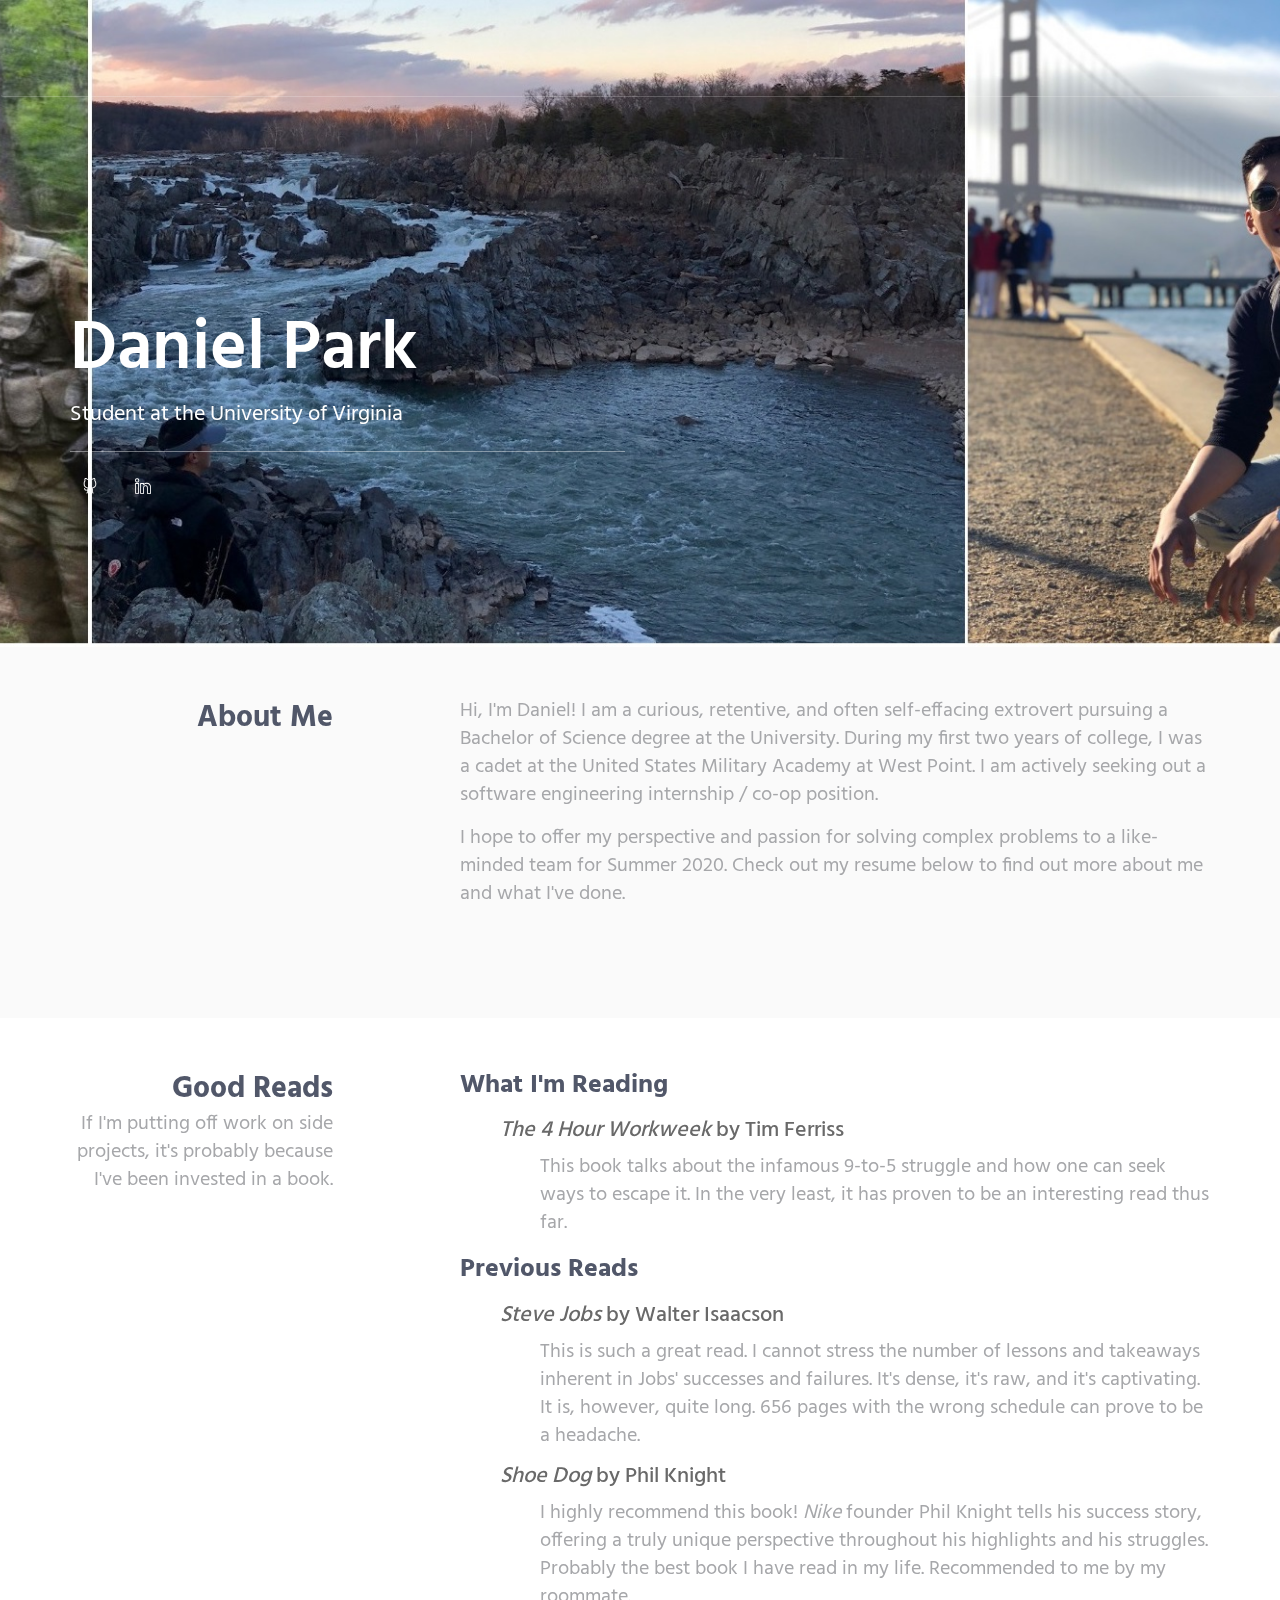
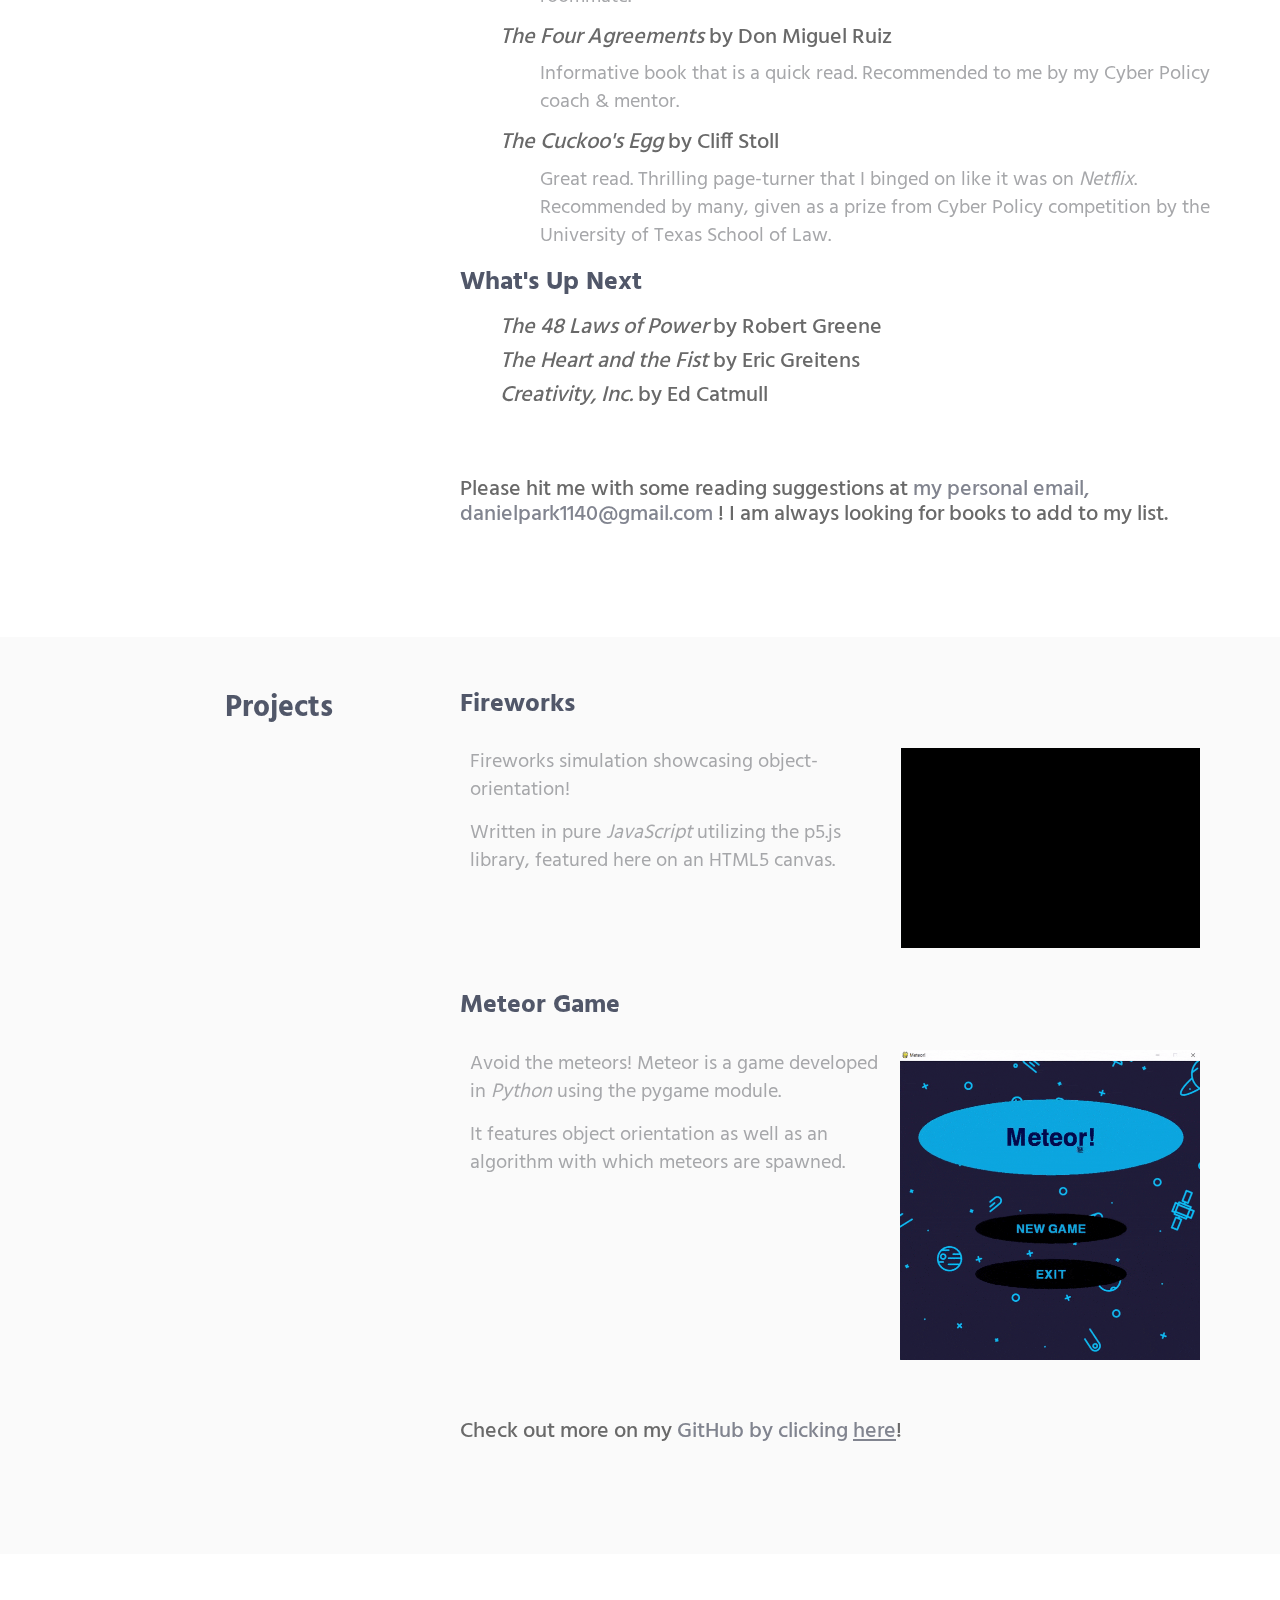
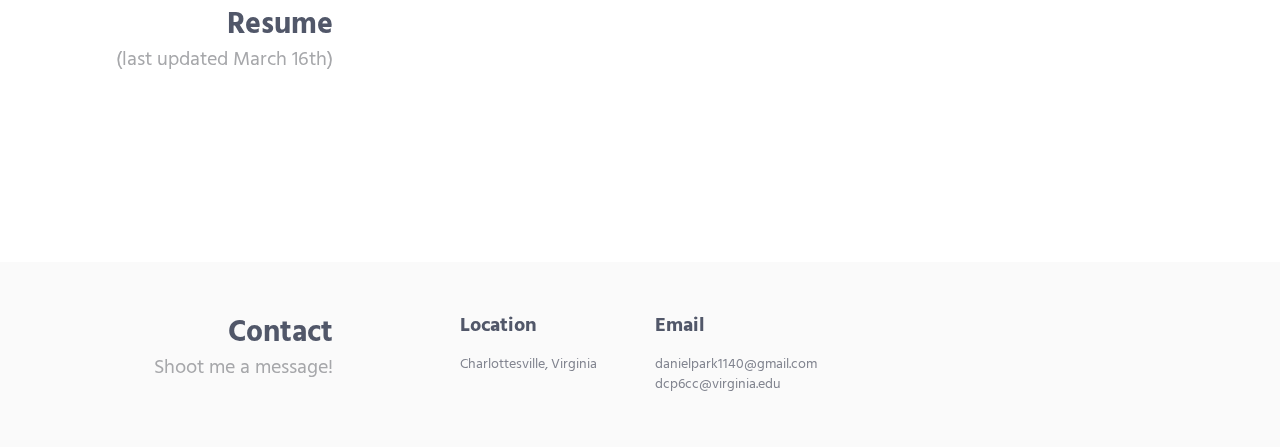
==== commit 77fd6469: "UVa commit (haha puns)" ====
--- a/index.html
+++ b/index.html
@@ -1,4 +1,9 @@
 <!DOCTYPE html>
+<!-- DEPLOYING**** -->
+
+<!-- git add *dash*dash*all -->
+<!-- git committ -m "__ commit" -->
+<!-- git push -u origin master -->
 
 
 <html lang="en" class="no-js">
@@ -77,7 +82,7 @@
         <div class="col-sm-6">
           <div class="promo-block-divider">
             <h1 class="promo-block-title">Daniel Park</h1>
-            <p class="promo-block-text">Student at the United States Military Academy, West Point <br></p>
+            <p class="promo-block-text">Student at the University of Virginia<br></p>
           </div>
           <ul class="list-inline">
             <li><a href="https://github.com/panieldark/" target="_blank" class="social-icons"><i class="icon-social-github"></i></a></li>
@@ -107,7 +112,7 @@
           <div class="col-sm-8 col-sm-offset-1">
             <div class="margin-b-60">
 
-              <p> Hi, I'm Daniel! I am a curious, retentive, and often self-effacing extrovert pursuing a computer science degree at the United States Military Academy. I am actively seeking out a software engineering internship / co-op position.</p>
+              <p> Hi, I'm Daniel! I am a curious, retentive, and often self-effacing extrovert pursuing a Bachelor of Science degree at the University. During my first two years of college, I was a cadet at the United States Military Academy at West Point. I am actively seeking out a software engineering internship / co-op position.</p>
 
               <!-- <p>If you are considering bringing me onto your team, there are some quick things you should know:
 
@@ -120,7 +125,7 @@
 
                 Once I commit myself to something, I care about it. I become obsessed with developing and improving it. And once developed, I continue maintaining it and think about how it can become better.</p> -->
 
-              <p>I hope to offer my perspective and passion for solving complex problems to a like-minded team this summer. Check out my resume below to find out more about me and what I've done.</p>
+              <p>I hope to offer my perspective and passion for solving complex problems to a like-minded team for Summer 2020. Check out my resume below to find out more about me and what I've done.</p>
               <!-- <p>(FOR LATER)CS fundamentals including data structures, algorithms and complexity analysis
                 · Proven track record of taking ownership and successfully delivering results
                 · Experience with service-oriented architecture and web application/services development from scratch
@@ -217,7 +222,7 @@
               </div>
 
               <div id="container">
-                <h4>Please hit me with some reading suggestions! I am always looking for books to add to my list.</h4>
+                <h4>Please hit me with some reading suggestions at <a href="danielpark1140@gmail.com"> my personal email, danielpark1140@gmail.com </a>! I am always looking for books to add to my list. </h4>
               </div>
 
             </div>
@@ -371,12 +376,12 @@
             <div class="row">
               <div class="col-md-3 col-xs-6 md-margin-b-30">
                 <h5>Location</h5>
-                <a href="https://bit.ly/2Cp3yWv">West Point, NY</a>
+                <a href="https://bit.ly/2mbQa33">Charlottesville, Virginia</a>
               </div>
               <div class="col-md-3 col-xs-6">
                 <h5>Email</h5>
                 <a href="mailto:danielpark1140@gmail.com">danielpark1140@gmail.com</a>
-                <a href="mailto:daniel.park@westpoint.edu">daniel.park@westpoint.edu</a>
+                <a href="mailto:dcp6cc@virginia.edu">dcp6cc@virginia.edu</a>
               </div>
 
             </div>
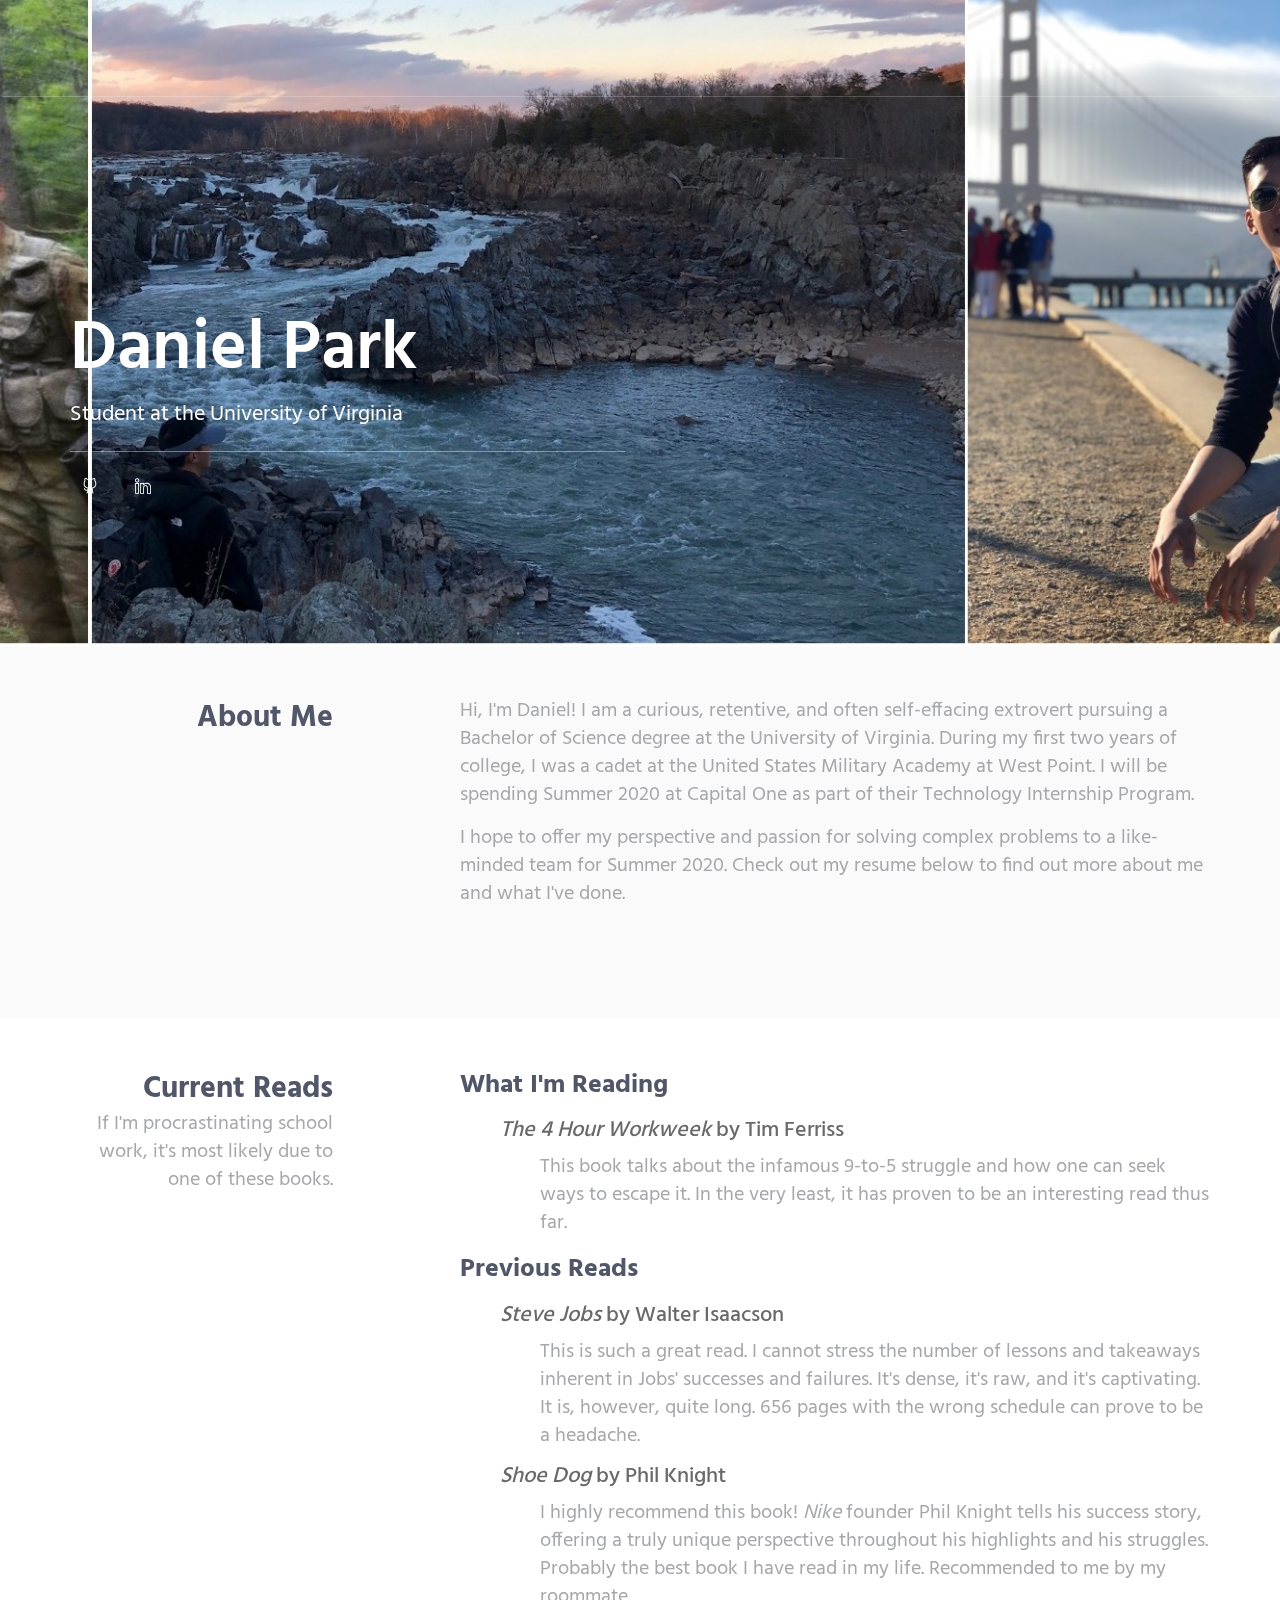
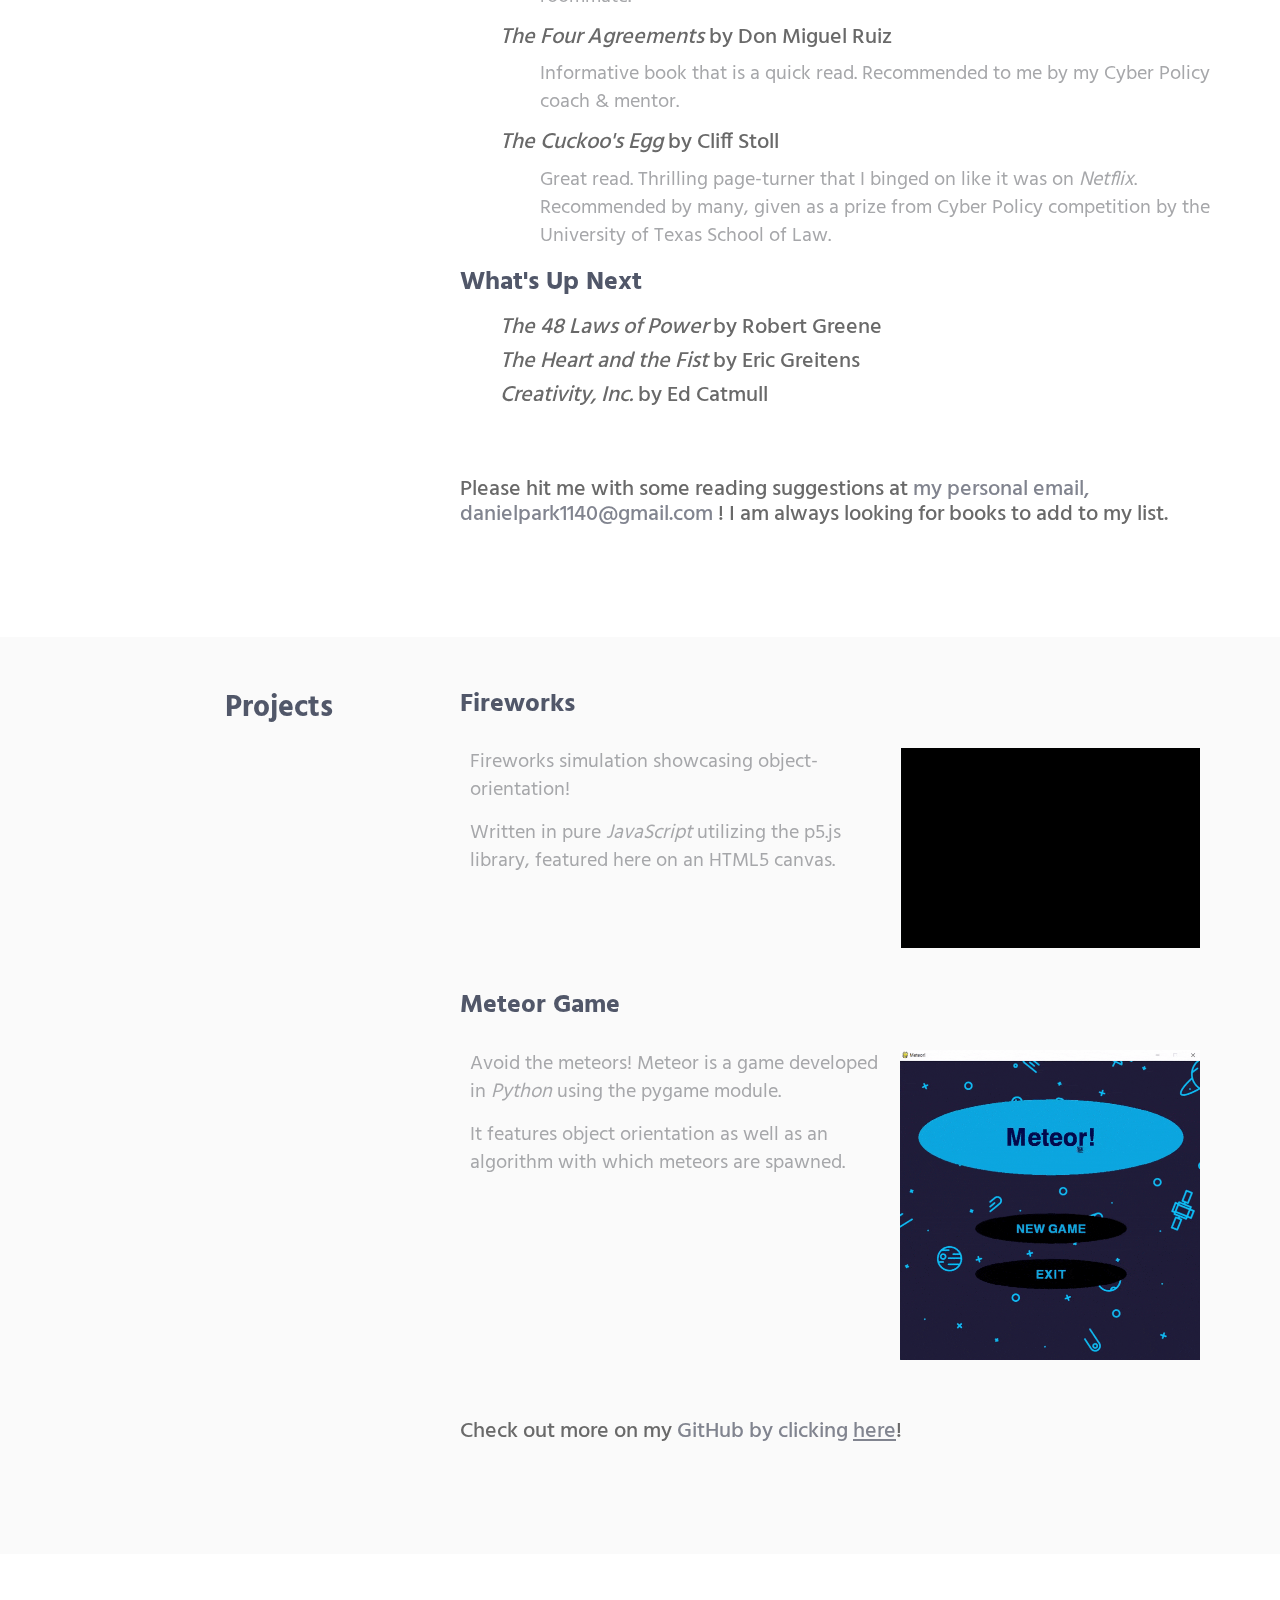
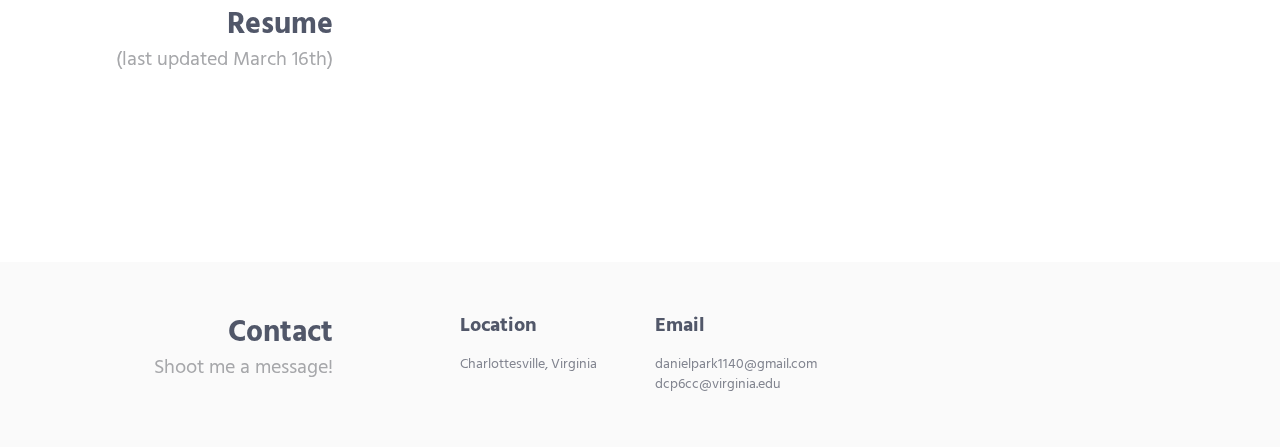
==== commit e21d4781: "recent commit" ====
--- a/index.html
+++ b/index.html
@@ -112,7 +112,7 @@
           <div class="col-sm-8 col-sm-offset-1">
             <div class="margin-b-60">
 
-              <p> Hi, I'm Daniel! I am a curious, retentive, and often self-effacing extrovert pursuing a Bachelor of Science degree at the University. During my first two years of college, I was a cadet at the United States Military Academy at West Point. I am actively seeking out a software engineering internship / co-op position.</p>
+              <p> Hi, I'm Daniel! I am a curious, retentive, and often self-effacing extrovert pursuing a Bachelor of Science degree at the University of Virginia. During my first two years of college, I was a cadet at the United States Military Academy at West Point. I will be spending Summer 2020 at Capital One as part of their Technology Internship Program.</p>
 
               <!-- <p>If you are considering bringing me onto your team, there are some quick things you should know:
 
@@ -152,8 +152,8 @@
       <div class="row">
         <div class="col-sm-3 sm-margin-b-30">
           <div class="text-right sm-text-left">
-            <h2 class="margin-b-0">Good Reads</h2>
-            <p>If I'm putting off work on side projects, it's probably because I've been invested in a book.</p>
+            <h2 class="margin-b-0">Current Reads</h2>
+            <p>If I'm procrastinating school work, it's most likely due to one of these books.</p>
           </div>
         </div>
 
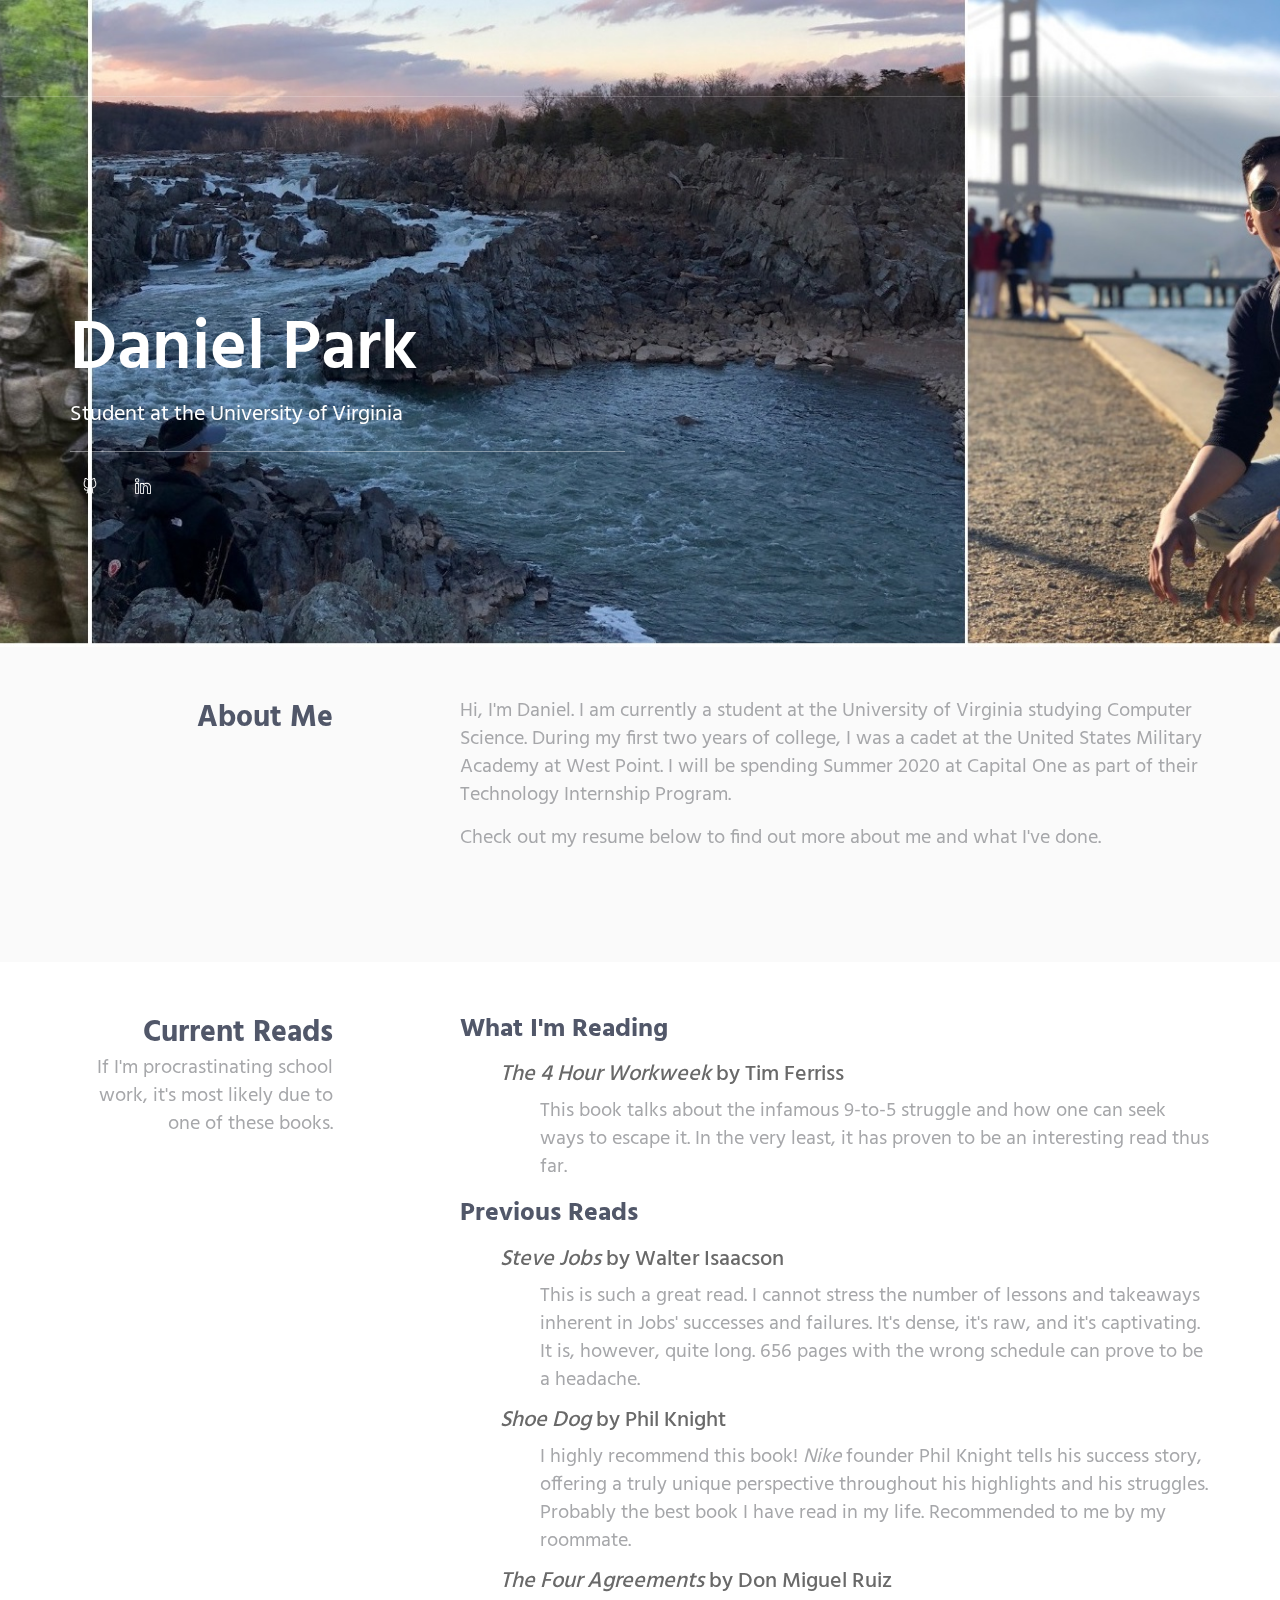
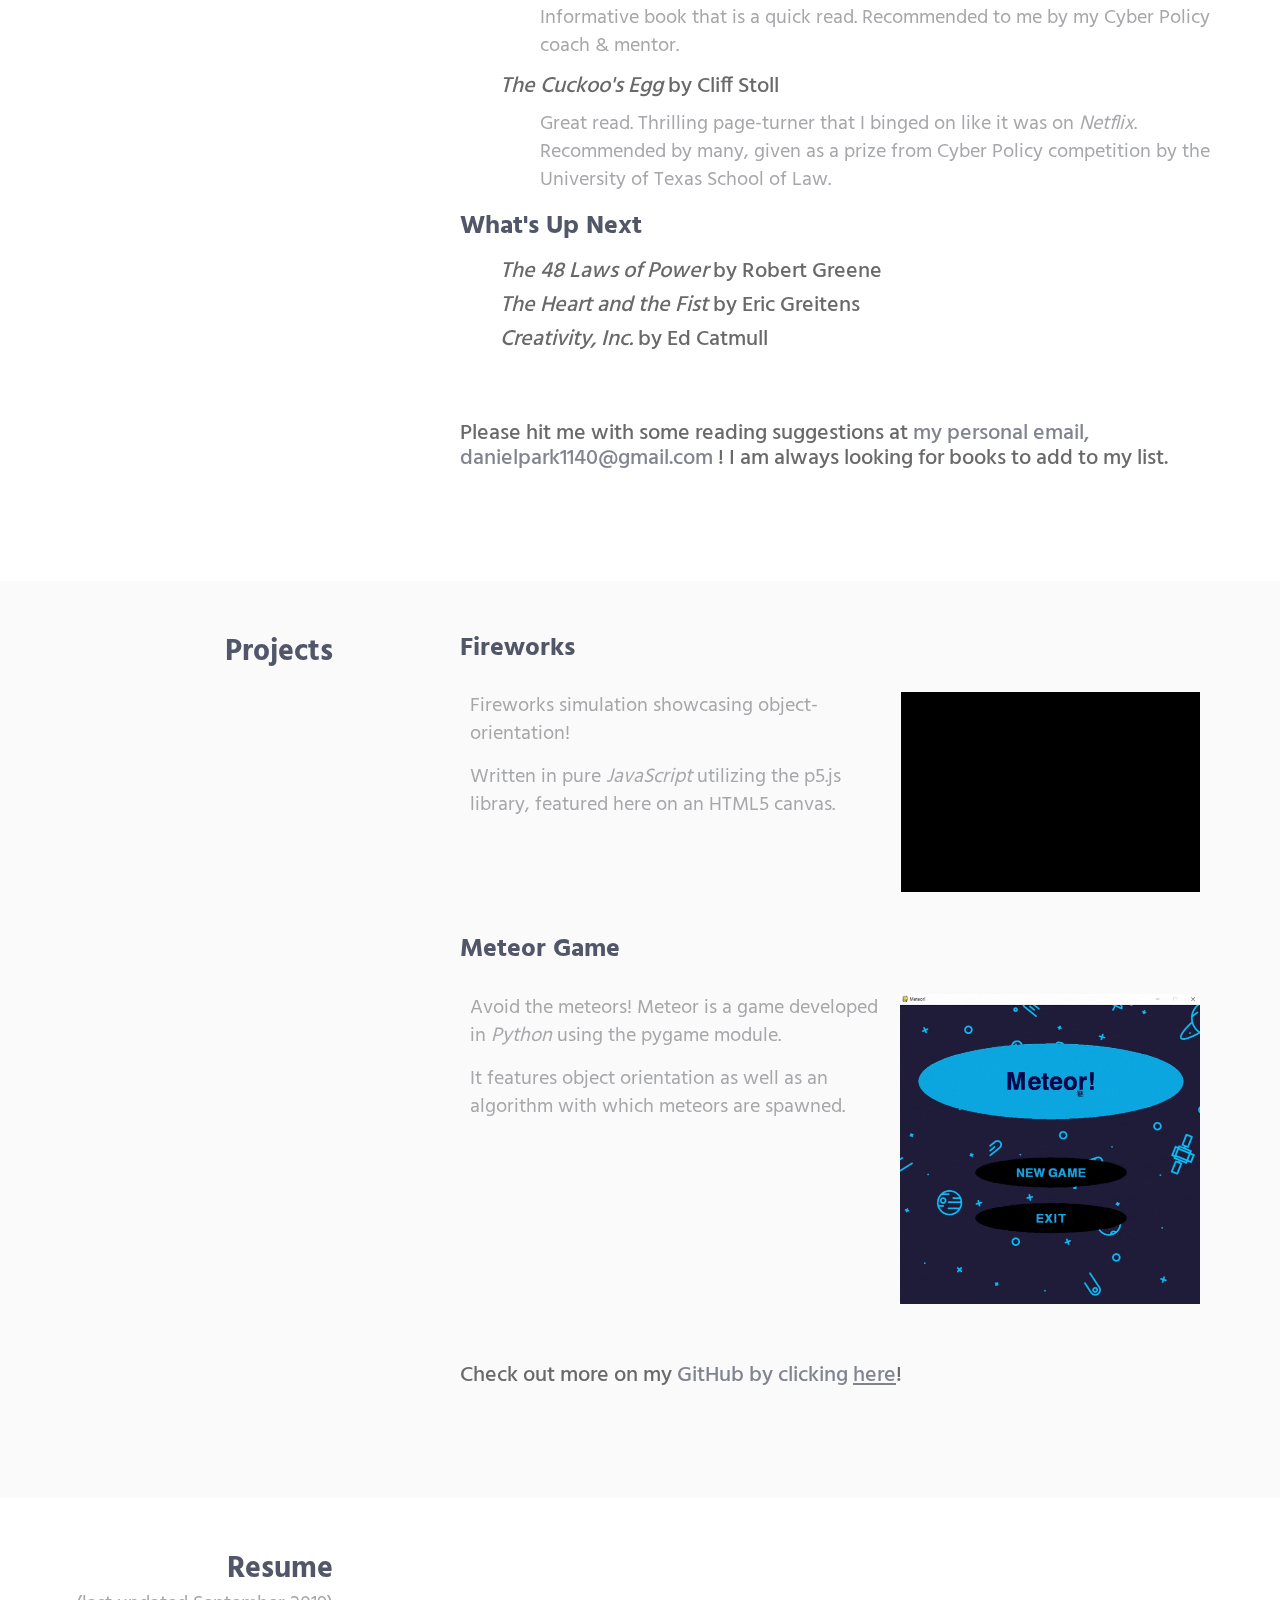
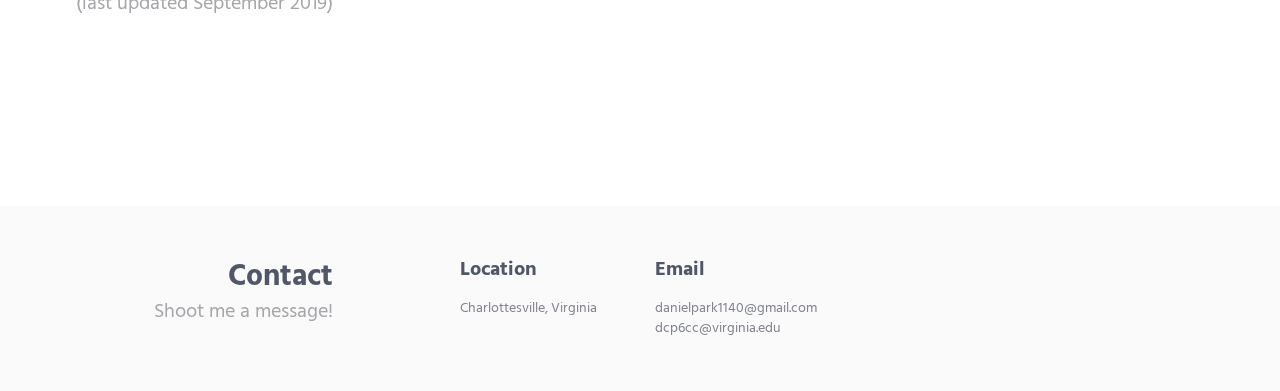
==== commit 9da62485: "fixed some errors" ====
--- a/index.html
+++ b/index.html
@@ -112,7 +112,7 @@
           <div class="col-sm-8 col-sm-offset-1">
             <div class="margin-b-60">
 
-              <p> Hi, I'm Daniel! I am a curious, retentive, and often self-effacing extrovert pursuing a Bachelor of Science degree at the University of Virginia. During my first two years of college, I was a cadet at the United States Military Academy at West Point. I will be spending Summer 2020 at Capital One as part of their Technology Internship Program.</p>
+              <p> Hi, I'm Daniel. I am currently a student at the University of Virginia studying Computer Science. During my first two years of college, I was a cadet at the United States Military Academy at West Point. I will be spending Summer 2020 at Capital One as part of their Technology Internship Program.</p>
 
               <!-- <p>If you are considering bringing me onto your team, there are some quick things you should know:
 
@@ -125,7 +125,7 @@
 
                 Once I commit myself to something, I care about it. I become obsessed with developing and improving it. And once developed, I continue maintaining it and think about how it can become better.</p> -->
 
-              <p>I hope to offer my perspective and passion for solving complex problems to a like-minded team for Summer 2020. Check out my resume below to find out more about me and what I've done.</p>
+              <p> Check out my resume below to find out more about me and what I've done.</p>
               <!-- <p>(FOR LATER)CS fundamentals including data structures, algorithms and complexity analysis
                 · Proven track record of taking ownership and successfully delivering results
                 · Experience with service-oriented architecture and web application/services development from scratch
@@ -316,7 +316,7 @@
         <div class="col-sm-3 sm-margin-b-30">
           <div class="text-right sm-text-left">
             <h2 class="margin-b-0">Resume</h2>
-            <p>(last updated March 16th) </p>
+            <p>(last updated September 2019) </p>
           </div>
         </div>
         <div class="col-sm-8 col-sm-offset-1">
